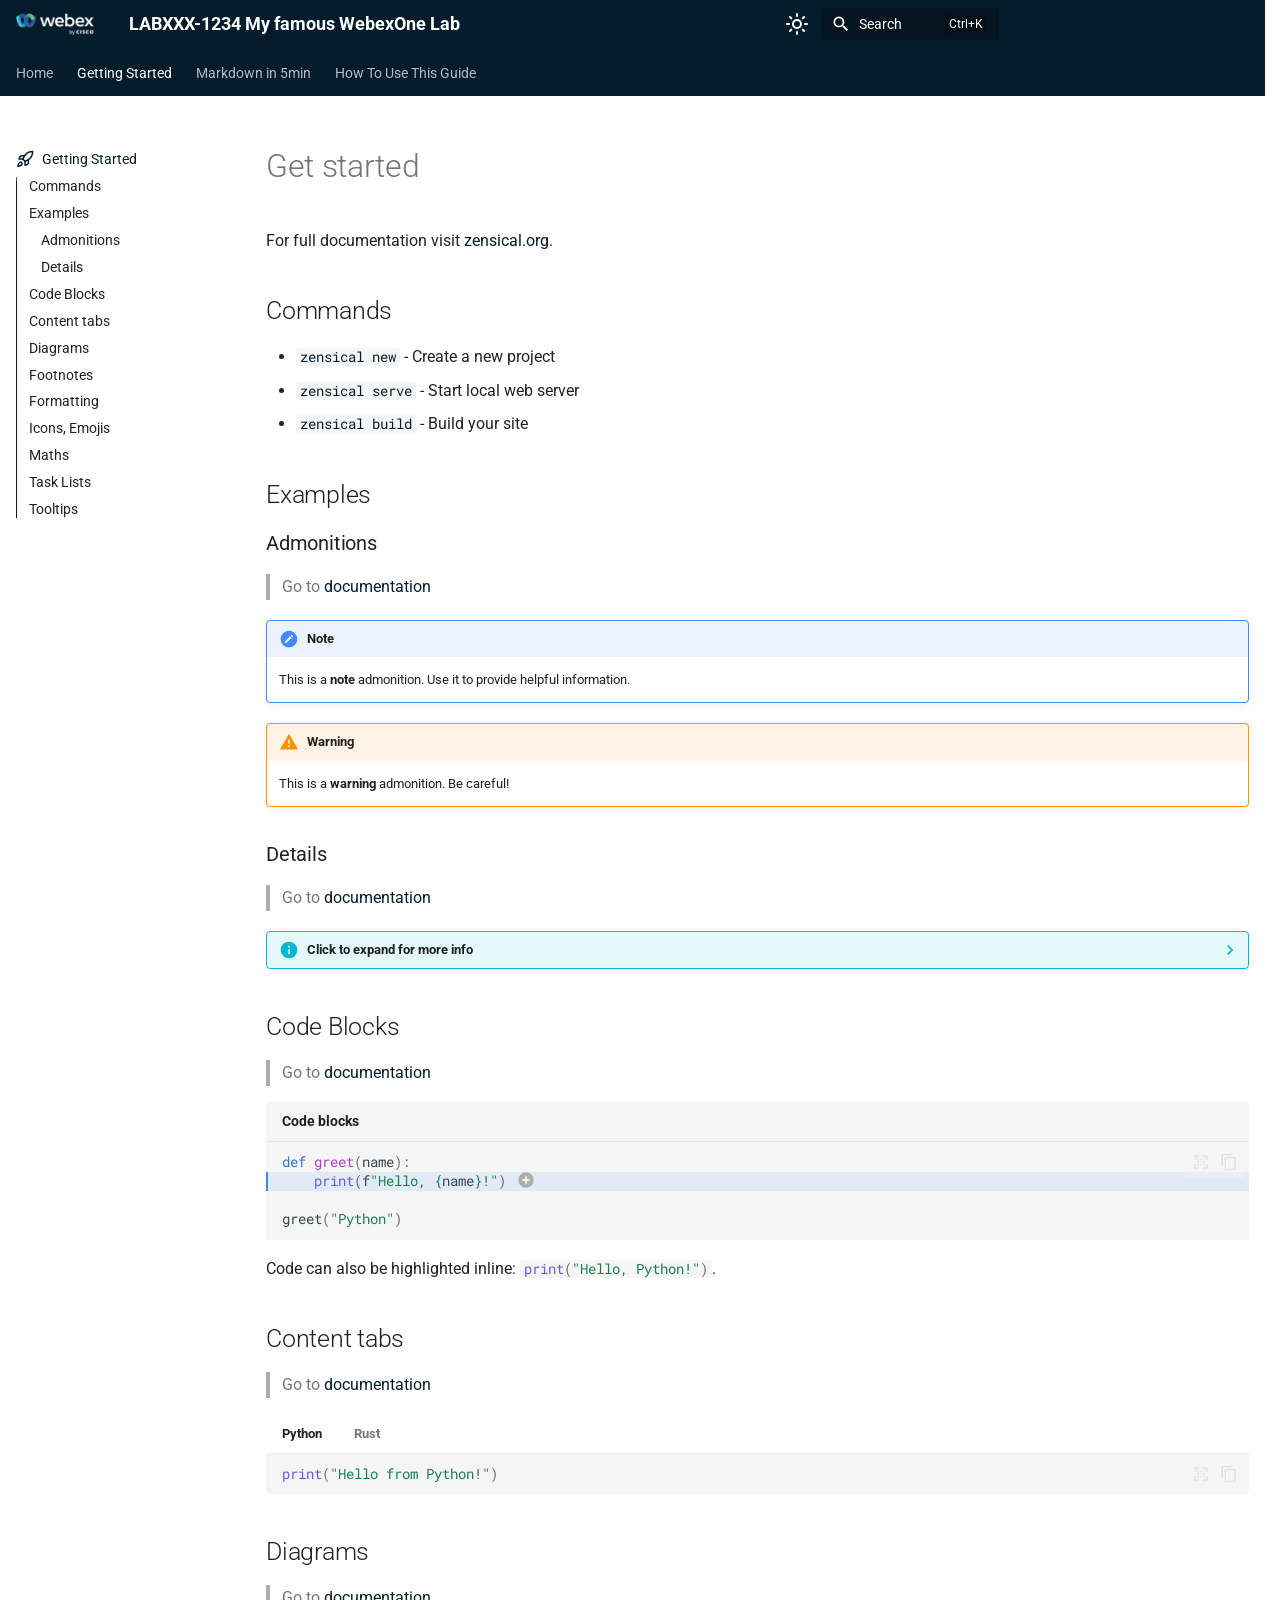
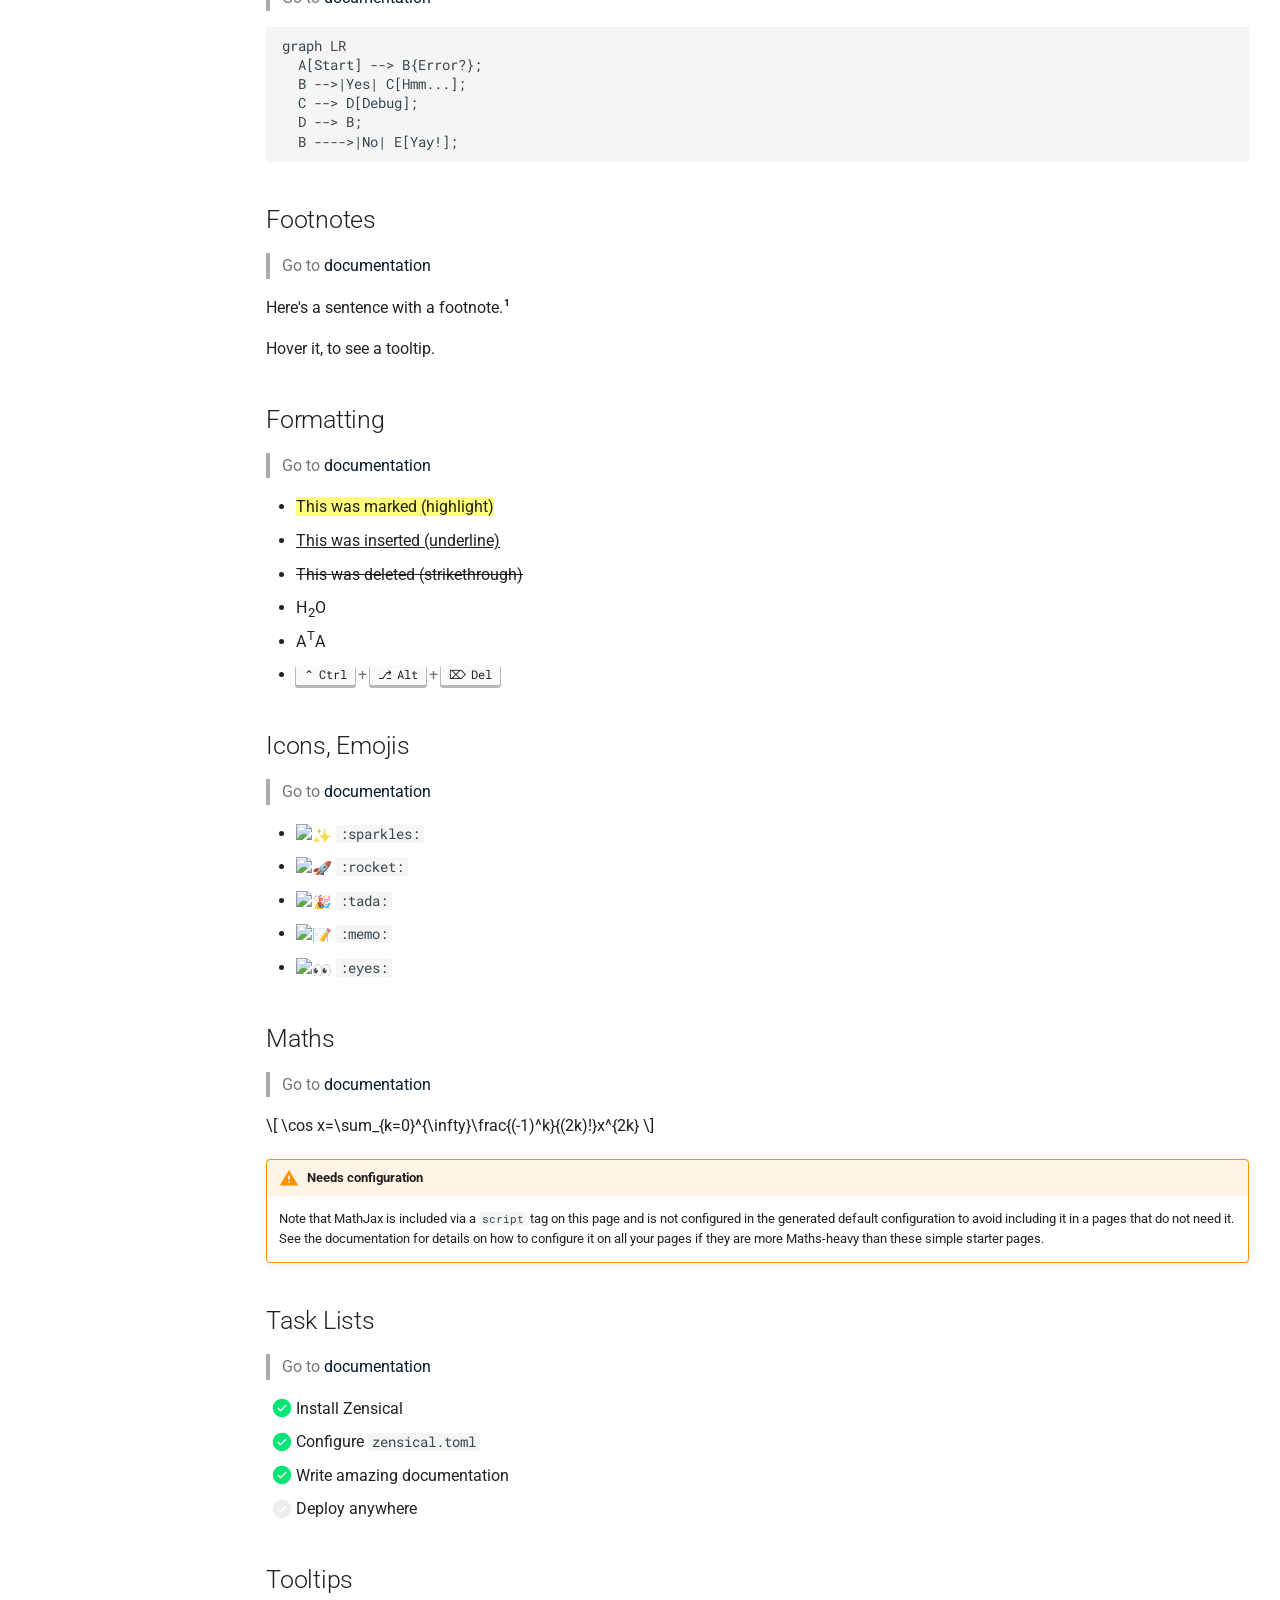
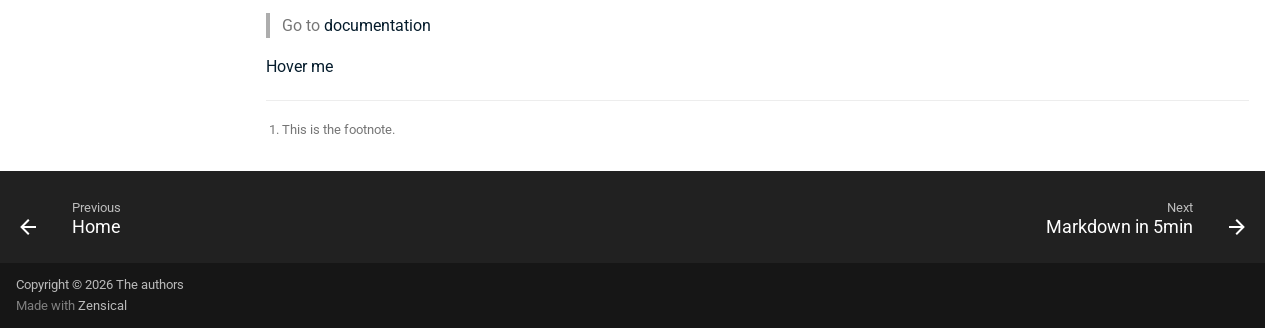
==== site/intro/index.html @ 2a66da21 "first init" ====
<!doctype html>
<html lang="en" class="no-js">
  <head>
    
      <meta charset="utf-8">
      <meta name="viewport" content="width=device-width,initial-scale=1">
      
        <meta name="description" content="LABXXX-1234 My famous WebexOne Lab">
      
      
        <meta name="author" content="<your name here>">
      
      
      
        <link rel="prev" href="./..">
      
      
        <link rel="next" href="../markdown/">
      
      
        
      
      
      <link rel="icon" href="../template_assets/webex75.png">
      <meta name="generator" content="zensical-0.0.27">
    
    
      
        <title>Get Started - LABXXX-1234 My famous WebexOne Lab</title>
      
    
    
      
        
      
      <link rel="stylesheet" href="../assets/stylesheets/classic/main.d9d44b50.min.css">
      
        
          
        
        <link rel="stylesheet" href="../assets/stylesheets/classic/palette.7dc9a0ad.min.css">
      
      


    
    
      
    
    
      
        
        
        <link rel="preconnect" href="https://fonts.gstatic.com" crossorigin>
        <link rel="stylesheet" href="https://fonts.googleapis.com/css?family=Roboto:300,300i,400,400i,500,500i,700,700i%7CRoboto+Mono:400,400i,700,700i&display=fallback">
        <style>:root{--md-text-font:"Roboto";--md-code-font:"Roboto Mono"}</style>
      
    
    
      <link rel="stylesheet" href="../stylesheets/extra.css">
    
    <script>__md_scope=new URL("..",location),__md_hash=e=>[...e].reduce(((e,t)=>(e<<5)-e+t.charCodeAt(0)),0),__md_get=(e,t=localStorage,a=__md_scope)=>JSON.parse(t.getItem(a.pathname+"."+e)),__md_set=(e,t,a=localStorage,_=__md_scope)=>{try{a.setItem(_.pathname+"."+e,JSON.stringify(t))}catch(e){}},document.documentElement.setAttribute("data-platform",navigator.platform)</script>
    
      

    
    
  </head>
  
  
    
    
      
    
    
    
    
    <body dir="ltr" data-md-color-scheme="default" data-md-color-primary="indigo" data-md-color-accent="indigo">
  
    
    <input class="md-toggle" data-md-toggle="drawer" type="checkbox" id="__drawer" autocomplete="off">
    <input class="md-toggle" data-md-toggle="search" type="checkbox" id="__search" autocomplete="off">
    <label class="md-overlay" for="__drawer" aria-label="Navigation"></label>
    <div data-md-component="skip">
      
        
        <a href="#get-started" class="md-skip">
          Skip to content
        </a>
      
    </div>
    <div data-md-component="announce">
      
    </div>
    
    
      

<header class="md-header" data-md-component="header">
  <nav class="md-header__inner md-grid" aria-label="Header">
    <a href="./.." title="LABXXX-1234 My famous WebexOne Lab" class="md-header__button md-logo" aria-label="LABXXX-1234 My famous WebexOne Lab" data-md-component="logo">
      
  <img src="../template_assets/webexLogo91.png" alt="LABXXX-1234 My famous WebexOne Lab">

    </a>
    <label class="md-header__button md-icon" for="__drawer" aria-label="Navigation">
      
      <svg xmlns="http://www.w3.org/2000/svg" viewBox="0 0 24 24"><path d="M3 6h18v2H3zm0 5h18v2H3zm0 5h18v2H3z"/></svg>
    </label>
    <div class="md-header__title" data-md-component="header-title">
      <div class="md-header__ellipsis">
        <div class="md-header__topic">
          <span class="md-ellipsis">
            LABXXX-1234 My famous WebexOne Lab
          </span>
        </div>
        <div class="md-header__topic" data-md-component="header-topic">
          <span class="md-ellipsis">
            
              Get Started
            
          </span>
        </div>
      </div>
    </div>
    
      
        <form class="md-header__option" data-md-component="palette">
  
    
    
    
    <input class="md-option" data-md-color-media="none" data-md-color-scheme="default" data-md-color-primary="indigo" data-md-color-accent="indigo"  aria-label="Switch to dark mode"  type="radio" name="__palette" id="__palette_0">
    
      <label class="md-header__button md-icon" title="Switch to dark mode" for="__palette_1" hidden>
        <svg xmlns="http://www.w3.org/2000/svg" fill="none" stroke="currentColor" stroke-linecap="round" stroke-linejoin="round" stroke-width="2" class="lucide lucide-sun" viewBox="0 0 24 24"><circle cx="12" cy="12" r="4"/><path d="M12 2v2M12 20v2M4.93 4.93l1.41 1.41M17.66 17.66l1.41 1.41M2 12h2M20 12h2M6.34 17.66l-1.41 1.41M19.07 4.93l-1.41 1.41"/></svg>
      </label>
    
  
    
    
    
    <input class="md-option" data-md-color-media="none" data-md-color-scheme="slate" data-md-color-primary="indigo" data-md-color-accent="indigo"  aria-label="Switch to light mode"  type="radio" name="__palette" id="__palette_1">
    
      <label class="md-header__button md-icon" title="Switch to light mode" for="__palette_0" hidden>
        <svg xmlns="http://www.w3.org/2000/svg" fill="none" stroke="currentColor" stroke-linecap="round" stroke-linejoin="round" stroke-width="2" class="lucide lucide-moon" viewBox="0 0 24 24"><path d="M20.985 12.486a9 9 0 1 1-9.473-9.472c.405-.022.617.46.402.803a6 6 0 0 0 8.268 8.268c.344-.215.825-.004.803.401"/></svg>
      </label>
    
  
</form>
      
    
    
      <script>var palette=__md_get("__palette");if(palette&&palette.color){if("(prefers-color-scheme)"===palette.color.media){var media=matchMedia("(prefers-color-scheme: light)"),input=document.querySelector(media.matches?"[data-md-color-media='(prefers-color-scheme: light)']":"[data-md-color-media='(prefers-color-scheme: dark)']");palette.color.media=input.getAttribute("data-md-color-media"),palette.color.scheme=input.getAttribute("data-md-color-scheme"),palette.color.primary=input.getAttribute("data-md-color-primary"),palette.color.accent=input.getAttribute("data-md-color-accent")}for(var[key,value]of Object.entries(palette.color))document.body.setAttribute("data-md-color-"+key,value)}</script>
    
    
    
      
      
        <label class="md-header__button md-icon" for="__search" aria-label="Search">
          
          <svg xmlns="http://www.w3.org/2000/svg" viewBox="0 0 24 24"><path d="M9.5 3A6.5 6.5 0 0 1 16 9.5c0 1.61-.59 3.09-1.56 4.23l.27.27h.79l5 5-1.5 1.5-5-5v-.79l-.27-.27A6.52 6.52 0 0 1 9.5 16 6.5 6.5 0 0 1 3 9.5 6.5 6.5 0 0 1 9.5 3m0 2C7 5 5 7 5 9.5S7 14 9.5 14 14 12 14 9.5 12 5 9.5 5"/></svg>
        </label>
        <div class="md-search" data-md-component="search" role="dialog" aria-label="Search">
  <button type="button" class="md-search__button">
    Search
  </button>
</div>
      
    
    <div class="md-header__source">
      
    </div>
  </nav>
  
</header>
    
    <div class="md-container" data-md-component="container">
      
      
        
          
            
<nav class="md-tabs" aria-label="Tabs" data-md-component="tabs">
  <div class="md-grid">
    <ul class="md-tabs__list">
      
        
  
  
  
  
    <li class="md-tabs__item">
      <a href="./.." class="md-tabs__link">
        
  
  Home

      </a>
    </li>
  

      
        
  
  
  
    
  
  
    <li class="md-tabs__item md-tabs__item--active">
      <a href="././" class="md-tabs__link">
        
  
  Getting Started

      </a>
    </li>
  

      
        
  
  
  
  
    <li class="md-tabs__item">
      <a href="../markdown/" class="md-tabs__link">
        
  
  Markdown in 5min

      </a>
    </li>
  

      
        
  
  
  
  
    
    
      
  
  
  
  
    
    
      <li class="md-tabs__item">
        <a href="../howToUse/initialSetup/" class="md-tabs__link">
          
  
  How To Use This Guide

        </a>
      </li>
    
  

    
  

      
    </ul>
  </div>
</nav>
          
        
      
      <main class="md-main" data-md-component="main">
        <div class="md-main__inner md-grid">
          
            
              
              <div class="md-sidebar md-sidebar--primary" data-md-component="sidebar" data-md-type="navigation" >
                <div class="md-sidebar__scrollwrap">
                  <div class="md-sidebar__inner">
                    


  


  

<nav class="md-nav md-nav--primary md-nav--lifted md-nav--integrated" aria-label="Navigation" data-md-level="0">
  <label class="md-nav__title" for="__drawer">
    <a href="./.." title="LABXXX-1234 My famous WebexOne Lab" class="md-nav__button md-logo" aria-label="LABXXX-1234 My famous WebexOne Lab" data-md-component="logo">
      
  <img src="../template_assets/webexLogo91.png" alt="LABXXX-1234 My famous WebexOne Lab">

    </a>
    LABXXX-1234 My famous WebexOne Lab
  </label>
  
  <ul class="md-nav__list" data-md-scrollfix>
    
      
      
  
  
  
  
    <li class="md-nav__item">
      <a href="./.." class="md-nav__link">
        
  
  
  <span class="md-ellipsis">
    
  
    Home
  

    
  </span>
  
  

      </a>
    </li>
  

    
      
      
  
  
    
  
  
  
    <li class="md-nav__item md-nav__item--active">
      
      <input class="md-nav__toggle md-toggle" type="checkbox" id="__toc">
      
      
        
      
      
        <label class="md-nav__link md-nav__link--active" for="__toc">
          
  
  
    <svg xmlns="http://www.w3.org/2000/svg" fill="none" stroke="currentColor" stroke-linecap="round" stroke-linejoin="round" stroke-width="2" class="lucide lucide-rocket" viewBox="0 0 24 24"><path d="M4.5 16.5c-1.5 1.26-2 5-2 5s3.74-.5 5-2c.71-.84.7-2.13-.09-2.91a2.18 2.18 0 0 0-2.91-.09M12 15l-3-3a22 22 0 0 1 2-3.95A12.88 12.88 0 0 1 22 2c0 2.72-.78 7.5-6 11a22.4 22.4 0 0 1-4 2"/><path d="M9 12H4s.55-3.03 2-4c1.62-1.08 5 0 5 0M12 15v5s3.03-.55 4-2c1.08-1.62 0-5 0-5"/></svg>
  
  <span class="md-ellipsis">
    
  
    Getting Started
  

    
  </span>
  
  

          <span class="md-nav__icon md-icon"></span>
        </label>
      
      <a href="././" class="md-nav__link md-nav__link--active">
        
  
  
    <svg xmlns="http://www.w3.org/2000/svg" fill="none" stroke="currentColor" stroke-linecap="round" stroke-linejoin="round" stroke-width="2" class="lucide lucide-rocket" viewBox="0 0 24 24"><path d="M4.5 16.5c-1.5 1.26-2 5-2 5s3.74-.5 5-2c.71-.84.7-2.13-.09-2.91a2.18 2.18 0 0 0-2.91-.09M12 15l-3-3a22 22 0 0 1 2-3.95A12.88 12.88 0 0 1 22 2c0 2.72-.78 7.5-6 11a22.4 22.4 0 0 1-4 2"/><path d="M9 12H4s.55-3.03 2-4c1.62-1.08 5 0 5 0M12 15v5s3.03-.55 4-2c1.08-1.62 0-5 0-5"/></svg>
  
  <span class="md-ellipsis">
    
  
    Getting Started
  

    
  </span>
  
  

      </a>
      
        


<nav class="md-nav md-nav--secondary" aria-label="On this page">
  
  
  
    
  
  
    <label class="md-nav__title" for="__toc">
      <span class="md-nav__icon md-icon"></span>
      On this page
    </label>
    <ul class="md-nav__list" data-md-component="toc" data-md-scrollfix>
      
        <li class="md-nav__item">
  <a href="#commands" class="md-nav__link">
    <span class="md-ellipsis">
      
        Commands
      
    </span>
  </a>
  
</li>
      
        <li class="md-nav__item">
  <a href="#examples" class="md-nav__link">
    <span class="md-ellipsis">
      
        Examples
      
    </span>
  </a>
  
    <nav class="md-nav" aria-label="Examples">
      <ul class="md-nav__list">
        
          <li class="md-nav__item">
  <a href="#admonitions" class="md-nav__link">
    <span class="md-ellipsis">
      
        Admonitions
      
    </span>
  </a>
  
</li>
        
          <li class="md-nav__item">
  <a href="#details" class="md-nav__link">
    <span class="md-ellipsis">
      
        Details
      
    </span>
  </a>
  
</li>
        
      </ul>
    </nav>
  
</li>
      
        <li class="md-nav__item">
  <a href="#code-blocks" class="md-nav__link">
    <span class="md-ellipsis">
      
        Code Blocks
      
    </span>
  </a>
  
</li>
      
        <li class="md-nav__item">
  <a href="#content-tabs" class="md-nav__link">
    <span class="md-ellipsis">
      
        Content tabs
      
    </span>
  </a>
  
</li>
      
        <li class="md-nav__item">
  <a href="#diagrams" class="md-nav__link">
    <span class="md-ellipsis">
      
        Diagrams
      
    </span>
  </a>
  
</li>
      
        <li class="md-nav__item">
  <a href="#footnotes" class="md-nav__link">
    <span class="md-ellipsis">
      
        Footnotes
      
    </span>
  </a>
  
</li>
      
        <li class="md-nav__item">
  <a href="#formatting" class="md-nav__link">
    <span class="md-ellipsis">
      
        Formatting
      
    </span>
  </a>
  
</li>
      
        <li class="md-nav__item">
  <a href="#icons-emojis" class="md-nav__link">
    <span class="md-ellipsis">
      
        Icons, Emojis
      
    </span>
  </a>
  
</li>
      
        <li class="md-nav__item">
  <a href="#maths" class="md-nav__link">
    <span class="md-ellipsis">
      
        Maths
      
    </span>
  </a>
  
</li>
      
        <li class="md-nav__item">
  <a href="#task-lists" class="md-nav__link">
    <span class="md-ellipsis">
      
        Task Lists
      
    </span>
  </a>
  
</li>
      
        <li class="md-nav__item">
  <a href="#tooltips" class="md-nav__link">
    <span class="md-ellipsis">
      
        Tooltips
      
    </span>
  </a>
  
</li>
      
    </ul>
  
</nav>
      
    </li>
  

    
      
      
  
  
  
  
    <li class="md-nav__item">
      <a href="../markdown/" class="md-nav__link">
        
  
  
    <svg xmlns="http://www.w3.org/2000/svg" viewBox="0 0 24 24"><path d="M22.27 19.385H1.73A1.73 1.73 0 0 1 0 17.655V6.345a1.73 1.73 0 0 1 1.73-1.73h20.54A1.73 1.73 0 0 1 24 6.345v11.308a1.73 1.73 0 0 1-1.73 1.731zM5.769 15.923v-4.5l2.308 2.885 2.307-2.885v4.5h2.308V8.078h-2.308l-2.307 2.885-2.308-2.885H3.46v7.847zM21.232 12h-2.309V8.077h-2.307V12h-2.308l3.461 4.039z"/></svg>
  
  <span class="md-ellipsis">
    
  
    Markdown in 5min
  

    
  </span>
  
  

      </a>
    </li>
  

    
      
      
  
  
  
  
    
    
      
        
      
        
      
    
    
    
      
      
    
    
    <li class="md-nav__item md-nav__item--nested">
      
        
        
          
        
        <input class="md-nav__toggle md-toggle md-toggle--indeterminate" type="checkbox" id="__nav_4" >
        
          
          <label class="md-nav__link" for="__nav_4" id="__nav_4_label" tabindex="0">
            
  
  
  <span class="md-ellipsis">
    
  
    How To Use This Guide
  

    
  </span>
  
  

            <span class="md-nav__icon md-icon"></span>
          </label>
        
        <nav class="md-nav" data-md-level="1" aria-labelledby="__nav_4_label" aria-expanded="false">
          <label class="md-nav__title" for="__nav_4">
            <span class="md-nav__icon md-icon"></span>
            
  
    How To Use This Guide
  

          </label>
          <ul class="md-nav__list" data-md-scrollfix>
            
              
                
  
  
  
  
    
    
      
        
      
        
      
        
      
    
    
    
      
      
    
    
    <li class="md-nav__item md-nav__item--nested">
      
        
        
          
        
        <input class="md-nav__toggle md-toggle md-toggle--indeterminate" type="checkbox" id="__nav_4_1" >
        
          
          <label class="md-nav__link" for="__nav_4_1" id="__nav_4_1_label" tabindex="0">
            
  
  
  <span class="md-ellipsis">
    
  
    Setting up and using the tool
  

    
  </span>
  
  

            <span class="md-nav__icon md-icon"></span>
          </label>
        
        <nav class="md-nav" data-md-level="2" aria-labelledby="__nav_4_1_label" aria-expanded="false">
          <label class="md-nav__title" for="__nav_4_1">
            <span class="md-nav__icon md-icon"></span>
            
  
    Setting up and using the tool
  

          </label>
          <ul class="md-nav__list" data-md-scrollfix>
            
              
                
  
  
  
  
    <li class="md-nav__item">
      <a href="../howToUse/initialSetup/" class="md-nav__link">
        
  
  
  <span class="md-ellipsis">
    
  
    Initial Setup
  

    
  </span>
  
  

      </a>
    </li>
  

              
            
              
                
  
  
  
  
    <li class="md-nav__item">
      <a href="../howToUse/postInitial/" class="md-nav__link">
        
  
  
  <span class="md-ellipsis">
    
  
    Using the tool after the initial setup
  

    
  </span>
  
  

      </a>
    </li>
  

              
            
              
                
  
  
  
  
    <li class="md-nav__item">
      <a href="../howToUse/syncChanges/" class="md-nav__link">
        
  
  
  <span class="md-ellipsis">
    
  
    Publishing your changes
  

    
  </span>
  
  

      </a>
    </li>
  

              
            
          </ul>
        </nav>
      
    </li>
  

              
            
              
                
  
  
  
  
    
    
      
        
      
        
      
        
      
    
    
    
      
      
    
    
    <li class="md-nav__item md-nav__item--nested">
      
        
        
          
        
        <input class="md-nav__toggle md-toggle md-toggle--indeterminate" type="checkbox" id="__nav_4_2" >
        
          
          <label class="md-nav__link" for="__nav_4_2" id="__nav_4_2_label" tabindex="0">
            
  
  
  <span class="md-ellipsis">
    
  
    Styling and Advanced Features
  

    
  </span>
  
  

            <span class="md-nav__icon md-icon"></span>
          </label>
        
        <nav class="md-nav" data-md-level="2" aria-labelledby="__nav_4_2_label" aria-expanded="false">
          <label class="md-nav__title" for="__nav_4_2">
            <span class="md-nav__icon md-icon"></span>
            
  
    Styling and Advanced Features
  

          </label>
          <ul class="md-nav__list" data-md-scrollfix>
            
              
                
  
  
  
  
    <li class="md-nav__item">
      <a href="../howToUse/references/" class="md-nav__link">
        
  
  
  <span class="md-ellipsis">
    
  
    Markdown and Other References
  

    
  </span>
  
  

      </a>
    </li>
  

              
            
              
                
  
  
  
  
    <li class="md-nav__item">
      <a href="../howToUse/customFeatures/" class="md-nav__link">
        
  
  
  <span class="md-ellipsis">
    
  
    Custom Features
  

    
  </span>
  
  

      </a>
    </li>
  

              
            
              
                
  
  
  
  
    <li class="md-nav__item">
      <a href="../howToUse/admonition/" class="md-nav__link">
        
  
  
  <span class="md-ellipsis">
    
  
    Custom Admonitions
  

    
  </span>
  
  

      </a>
    </li>
  

              
            
          </ul>
        </nav>
      
    </li>
  

              
            
          </ul>
        </nav>
      
    </li>
  

    
  </ul>
</nav>
                  </div>
                </div>
              </div>
            
            
          
          
            <div class="md-content" data-md-component="content">
              
                



  


              
              <article class="md-content__inner md-typeset">
                
                  

<h1 id="get-started">Get started<a class="headerlink" href="#get-started" title="Permanent link">&para;</a></h1>
<p>For full documentation visit <a href="https://zensical.org/docs/">zensical.org</a>.</p>
<h2 id="commands">Commands<a class="headerlink" href="#commands" title="Permanent link">&para;</a></h2>
<ul>
<li><a href="https://zensical.org/docs/usage/new/"><code>zensical new</code></a> - Create a new project</li>
<li><a href="https://zensical.org/docs/usage/preview/"><code>zensical serve</code></a> - Start local web server</li>
<li><a href="https://zensical.org/docs/usage/build/"><code>zensical build</code></a> - Build your site</li>
</ul>
<h2 id="examples">Examples<a class="headerlink" href="#examples" title="Permanent link">&para;</a></h2>
<h3 id="admonitions">Admonitions<a class="headerlink" href="#admonitions" title="Permanent link">&para;</a></h3>
<blockquote>
<p>Go to <a href="https://zensical.org/docs/authoring/admonitions/">documentation</a></p>
</blockquote>
<div class="admonition note">
<p class="admonition-title">Note</p>
<p>This is a <strong>note</strong> admonition. Use it to provide helpful information.</p>
</div>
<div class="admonition warning">
<p class="admonition-title">Warning</p>
<p>This is a <strong>warning</strong> admonition. Be careful!</p>
</div>
<h3 id="details">Details<a class="headerlink" href="#details" title="Permanent link">&para;</a></h3>
<blockquote>
<p>Go to <a href="https://zensical.org/docs/authoring/admonitions/#collapsible-blocks">documentation</a></p>
</blockquote>
<details class="info">
<summary>Click to expand for more info</summary>
<p>This content is hidden until you click to expand it.
Great for FAQs or long explanations.</p>
</details>
<h2 id="code-blocks">Code Blocks<a class="headerlink" href="#code-blocks" title="Permanent link">&para;</a></h2>
<blockquote>
<p>Go to <a href="https://zensical.org/docs/authoring/code-blocks/">documentation</a></p>
</blockquote>
<div class="language-python highlight"><span class="filename">Code blocks</span><pre><span></span><code><span id="__span-0-1"><a id="__codelineno-0-1" name="__codelineno-0-1" href="#__codelineno-0-1"></a><span class="k">def</span><span class="w"> </span><span class="nf">greet</span><span class="p">(</span><span class="n">name</span><span class="p">):</span>
</span><span id="__span-0-2"><a id="__codelineno-0-2" name="__codelineno-0-2" href="#__codelineno-0-2"></a><span class="hll">    <span class="nb">print</span><span class="p">(</span><span class="sa">f</span><span class="s2">&quot;Hello, </span><span class="si">{</span><span class="n">name</span><span class="si">}</span><span class="s2">!&quot;</span><span class="p">)</span> <span class="c1"># (1)!</span>
</span></span><span id="__span-0-3"><a id="__codelineno-0-3" name="__codelineno-0-3" href="#__codelineno-0-3"></a>
</span><span id="__span-0-4"><a id="__codelineno-0-4" name="__codelineno-0-4" href="#__codelineno-0-4"></a><span class="n">greet</span><span class="p">(</span><span class="s2">&quot;Python&quot;</span><span class="p">)</span>
</span></code></pre></div>
<ol>
<li>
<blockquote>
<p>Go to <a href="https://zensical.org/docs/authoring/code-blocks/#code-annotations">documentation</a></p>
</blockquote>
<p>Code annotations allow to attach notes to lines of code.</p>
</li>
</ol>
<p>Code can also be highlighted inline: <code class="language-python highlight"><span class="nb">print</span><span class="p">(</span><span class="s2">&quot;Hello, Python!&quot;</span><span class="p">)</span></code>.</p>
<h2 id="content-tabs">Content tabs<a class="headerlink" href="#content-tabs" title="Permanent link">&para;</a></h2>
<blockquote>
<p>Go to <a href="https://zensical.org/docs/authoring/content-tabs/">documentation</a></p>
</blockquote>
<div class="tabbed-set tabbed-alternate" data-tabs="1:2"><input checked="checked" id="__tabbed_1_1" name="__tabbed_1" type="radio" /><input id="__tabbed_1_2" name="__tabbed_1" type="radio" /><div class="tabbed-labels"><label for="__tabbed_1_1">Python</label><label for="__tabbed_1_2">Rust</label></div>
<div class="tabbed-content">
<div class="tabbed-block">
<div class="language-python highlight"><pre><span></span><code><span id="__span-1-1"><a id="__codelineno-1-1" name="__codelineno-1-1" href="#__codelineno-1-1"></a><span class="nb">print</span><span class="p">(</span><span class="s2">&quot;Hello from Python!&quot;</span><span class="p">)</span>
</span></code></pre></div>
</div>
<div class="tabbed-block">
<div class="language-rs highlight"><pre><span></span><code><span id="__span-2-1"><a id="__codelineno-2-1" name="__codelineno-2-1" href="#__codelineno-2-1"></a><span class="fm">println!</span><span class="p">(</span><span class="s">&quot;Hello from Rust!&quot;</span><span class="p">);</span>
</span></code></pre></div>
</div>
</div>
</div>
<h2 id="diagrams">Diagrams<a class="headerlink" href="#diagrams" title="Permanent link">&para;</a></h2>
<blockquote>
<p>Go to <a href="https://zensical.org/docs/authoring/diagrams/">documentation</a></p>
</blockquote>
<pre class="mermaid"><code>graph LR
  A[Start] --&gt; B{Error?};
  B --&gt;|Yes| C[Hmm...];
  C --&gt; D[Debug];
  D --&gt; B;
  B ----&gt;|No| E[Yay!];</code></pre>
<h2 id="footnotes">Footnotes<a class="headerlink" href="#footnotes" title="Permanent link">&para;</a></h2>
<blockquote>
<p>Go to <a href="https://zensical.org/docs/authoring/footnotes/">documentation</a></p>
</blockquote>
<p>Here's a sentence with a footnote.<sup id="fnref:1"><a class="footnote-ref" href="#fn:1">1</a></sup></p>
<p>Hover it, to see a tooltip.</p>
<h2 id="formatting">Formatting<a class="headerlink" href="#formatting" title="Permanent link">&para;</a></h2>
<blockquote>
<p>Go to <a href="https://zensical.org/docs/authoring/formatting/">documentation</a></p>
</blockquote>
<ul>
<li><mark>This was marked (highlight)</mark></li>
<li><ins>This was inserted (underline)</ins></li>
<li><del>This was deleted (strikethrough)</del></li>
<li>H<sub>2</sub>O</li>
<li>A<sup>T</sup>A</li>
<li><span class="keys"><kbd class="key-control">Ctrl</kbd><span>+</span><kbd class="key-alt">Alt</kbd><span>+</span><kbd class="key-delete">Del</kbd></span></li>
</ul>
<h2 id="icons-emojis">Icons, Emojis<a class="headerlink" href="#icons-emojis" title="Permanent link">&para;</a></h2>
<blockquote>
<p>Go to <a href="https://zensical.org/docs/authoring/icons-emojis/">documentation</a></p>
</blockquote>
<ul>
<li><img alt="✨" class="twemoji" src="https://cdn.jsdelivr.net/gh/jdecked/twemoji@16.0.1/assets/svg/2728.svg" title=":sparkles:" /> <code>:sparkles:</code></li>
<li><img alt="🚀" class="twemoji" src="https://cdn.jsdelivr.net/gh/jdecked/twemoji@16.0.1/assets/svg/1f680.svg" title=":rocket:" /> <code>:rocket:</code></li>
<li><img alt="🎉" class="twemoji" src="https://cdn.jsdelivr.net/gh/jdecked/twemoji@16.0.1/assets/svg/1f389.svg" title=":tada:" /> <code>:tada:</code></li>
<li><img alt="📝" class="twemoji" src="https://cdn.jsdelivr.net/gh/jdecked/twemoji@16.0.1/assets/svg/1f4dd.svg" title=":memo:" /> <code>:memo:</code></li>
<li><img alt="👀" class="twemoji" src="https://cdn.jsdelivr.net/gh/jdecked/twemoji@16.0.1/assets/svg/1f440.svg" title=":eyes:" /> <code>:eyes:</code></li>
</ul>
<h2 id="maths">Maths<a class="headerlink" href="#maths" title="Permanent link">&para;</a></h2>
<blockquote>
<p>Go to <a href="https://zensical.org/docs/authoring/math/">documentation</a></p>
</blockquote>
<div class="arithmatex">\[
\cos x=\sum_{k=0}^{\infty}\frac{(-1)^k}{(2k)!}x^{2k}
\]</div>
<div class="admonition warning">
<p class="admonition-title">Needs configuration</p>
<p>Note that MathJax is included via a <code>script</code> tag on this page and is not
configured in the generated default configuration to avoid including it
in a pages that do not need it. See the documentation for details on how
to configure it on all your pages if they are more Maths-heavy than these
simple starter pages.</p>
</div>
<script id="MathJax-script" async src="https://unpkg.com/mathjax@3/es5/tex-mml-chtml.js"></script>
<script>
  window.MathJax = {
    tex: {
      inlineMath: [["\\(", "\\)"]],
      displayMath: [["\\[", "\\]"]],
      processEscapes: true,
      processEnvironments: true
    },
    options: {
      ignoreHtmlClass: ".*|",
      processHtmlClass: "arithmatex"
    }
  };
</script>

<h2 id="task-lists">Task Lists<a class="headerlink" href="#task-lists" title="Permanent link">&para;</a></h2>
<blockquote>
<p>Go to <a href="https://zensical.org/docs/authoring/lists/#using-task-lists">documentation</a></p>
</blockquote>
<ul class="task-list">
<li class="task-list-item"><label class="task-list-control"><input type="checkbox" disabled checked/><span class="task-list-indicator"></span></label> Install Zensical</li>
<li class="task-list-item"><label class="task-list-control"><input type="checkbox" disabled checked/><span class="task-list-indicator"></span></label> Configure <code>zensical.toml</code></li>
<li class="task-list-item"><label class="task-list-control"><input type="checkbox" disabled checked/><span class="task-list-indicator"></span></label> Write amazing documentation</li>
<li class="task-list-item"><label class="task-list-control"><input type="checkbox" disabled/><span class="task-list-indicator"></span></label> Deploy anywhere</li>
</ul>
<h2 id="tooltips">Tooltips<a class="headerlink" href="#tooltips" title="Permanent link">&para;</a></h2>
<blockquote>
<p>Go to <a href="https://zensical.org/docs/authoring/tooltips/">documentation</a></p>
</blockquote>
<p><a href="https://example.com" title="I'm a tooltip!">Hover me</a></p>
<div class="footnote">
<hr />
<ol>
<li id="fn:1">
<p>This is the footnote.&#160;<a class="footnote-backref" href="#fnref:1" title="Jump back to footnote 1 in the text">&#8617;</a></p>
</li>
</ol>
</div>









  
  






                
              </article>
            </div>
          
          
  <script>var tabs=__md_get("__tabs");if(Array.isArray(tabs))e:for(var set of document.querySelectorAll(".tabbed-set")){var labels=set.querySelector(".tabbed-labels");for(var tab of tabs)for(var label of labels.getElementsByTagName("label"))if(label.innerText.trim()===tab){var input=document.getElementById(label.htmlFor);input.checked=!0;continue e}}</script>

<script>var target=document.getElementById(location.hash.slice(1));target&&target.name&&(target.checked=target.name.startsWith("__tabbed_"))</script>
        </div>
        
          <button type="button" class="md-top md-icon" data-md-component="top" hidden>
  
  <svg xmlns="http://www.w3.org/2000/svg" viewBox="0 0 24 24"><path d="M13 20h-2V8l-5.5 5.5-1.42-1.42L12 4.16l7.92 7.92-1.42 1.42L13 8z"/></svg>
  Back to top
</button>
        
      </main>
      
        <footer class="md-footer">
  
    
      
      <nav class="md-footer__inner md-grid" aria-label="Footer" >
        
          
          <a href="./.." class="md-footer__link md-footer__link--prev" aria-label="Previous: Home">
            <div class="md-footer__button md-icon">
              
              <svg xmlns="http://www.w3.org/2000/svg" viewBox="0 0 24 24"><path d="M20 11v2H8l5.5 5.5-1.42 1.42L4.16 12l7.92-7.92L13.5 5.5 8 11z"/></svg>
            </div>
            <div class="md-footer__title">
              <span class="md-footer__direction">
                Previous
              </span>
              <div class="md-ellipsis">
                Home
              </div>
            </div>
          </a>
        
        
          
          <a href="../markdown/" class="md-footer__link md-footer__link--next" aria-label="Next: Markdown in 5min">
            <div class="md-footer__title">
              <span class="md-footer__direction">
                Next
              </span>
              <div class="md-ellipsis">
                Markdown in 5min
              </div>
            </div>
            <div class="md-footer__button md-icon">
              
              <svg xmlns="http://www.w3.org/2000/svg" viewBox="0 0 24 24"><path d="M4 11v2h12l-5.5 5.5 1.42 1.42L19.84 12l-7.92-7.92L10.5 5.5 16 11z"/></svg>
            </div>
          </a>
        
      </nav>
    
  
  <div class="md-footer-meta md-typeset">
    <div class="md-footer-meta__inner md-grid">
      <div class="md-copyright">
  
    <div class="md-copyright__highlight">
      Copyright &copy; 2026 The authors

    </div>
  
  
    Made with
    <a href="https://zensical.org/" target="_blank" rel="noopener">
      Zensical
    </a>
  
</div>
      
    </div>
  </div>
</footer>
      
    </div>
    <div class="md-dialog" data-md-component="dialog">
      <div class="md-dialog__inner md-typeset"></div>
    </div>
    
    
    
      
      
      
      <script id="__config" type="application/json">{"annotate":null,"base":"..","features":["announce.dismiss","content.code.annotate","content.code.copy","content.code.select","content.footnote.tooltips","content.tabs.link","content.tooltips","header.autohide","navigation.expand","navigation.footer","navigation.indexes","navigation.instant","navigation.instant.prefetch","navigation.path","navigation.tabs","navigation.top","search.highlight","toc.integrate"],"search":"../assets/javascripts/workers/search.e2d2d235.min.js","tags":null,"translations":{"clipboard.copied":"Copied to clipboard","clipboard.copy":"Copy to clipboard","search.result.more.one":"1 more on this page","search.result.more.other":"# more on this page","search.result.none":"No matching documents","search.result.one":"1 matching document","search.result.other":"# matching documents","search.result.placeholder":"Type to start searching","search.result.term.missing":"Missing","select.version":"Select version"},"version":null}</script>
    
    
      <script src="../assets/javascripts/bundle.5fd3284f.min.js"></script>
      
        <script src="../template_assets/js/newLoad.js"></script>
      
        <script src="../template_assets/js/setInfo.js"></script>
      
    
  </body>
</html>
---- site/assets/stylesheets/classic/main.d9d44b50.min.css ----
@charset "UTF-8";html{-webkit-text-size-adjust:none;-moz-text-size-adjust:none;text-size-adjust:none;box-sizing:border-box}*,:after,:before{box-sizing:inherit}@media (prefers-reduced-motion){*,:after,:before{transition:none!important}}body{margin:0}a,button,input,label{-webkit-tap-highlight-color:transparent}a{color:inherit;text-decoration:none}hr{border:0;box-sizing:initial;display:block;height:.05rem;overflow:visible;padding:0}small{font-size:80%}sub,sup{line-height:1em}img{border-style:none}table{border-collapse:initial;border-spacing:0}td,th{font-weight:400;vertical-align:top}button{background:#0000;border:0;font-family:inherit;font-size:inherit;margin:0;padding:0}input{border:0;outline:none}:root{--md-primary-fg-color:#4051b5;--md-primary-fg-color--light:#5d6cc0;--md-primary-fg-color--dark:#303fa1;--md-primary-bg-color:#fff;--md-primary-bg-color--light:#ffffffb3;--md-accent-fg-color:#526cfe;--md-accent-fg-color--transparent:#526cfe1a;--md-accent-bg-color:#fff;--md-accent-bg-color--light:#ffffffb3}[data-md-color-scheme=default]{color-scheme:light}[data-md-color-scheme=default] img[src$="#gh-dark-mode-only"],[data-md-color-scheme=default] img[src$="#only-dark"]{display:none}:root,[data-md-color-scheme=default]{--md-hue:225deg;--md-default-fg-color:#000000de;--md-default-fg-color--light:#0000008a;--md-default-fg-color--lighter:#00000052;--md-default-fg-color--lightest:#00000012;--md-default-bg-color:#fff;--md-default-bg-color--light:#ffffffb3;--md-default-bg-color--lighter:#ffffff4d;--md-default-bg-color--lightest:#ffffff1f;--md-code-fg-color:#36464e;--md-code-bg-color:#f5f5f5;--md-code-bg-color--light:#f5f5f5b3;--md-code-bg-color--lighter:#f5f5f54d;--md-code-hl-color:#4287ff;--md-code-hl-color--light:#4287ff1a;--md-code-hl-number-color:#d52a2a;--md-code-hl-special-color:#db1457;--md-code-hl-function-color:#a846b9;--md-code-hl-constant-color:#6e59d9;--md-code-hl-keyword-color:#3f6ec6;--md-code-hl-string-color:#1c7d4d;--md-code-hl-name-color:var(--md-code-fg-color);--md-code-hl-operator-color:var(--md-default-fg-color--light);--md-code-hl-punctuation-color:var(--md-default-fg-color--light);--md-code-hl-comment-color:var(--md-default-fg-color--light);--md-code-hl-generic-color:var(--md-default-fg-color--light);--md-code-hl-variable-color:var(--md-default-fg-color--light);--md-typeset-color:var(--md-default-fg-color);--md-typeset-a-color:var(--md-primary-fg-color);--md-typeset-del-color:#f5503d26;--md-typeset-ins-color:#0bd57026;--md-typeset-kbd-color:#fafafa;--md-typeset-kbd-accent-color:#fff;--md-typeset-kbd-border-color:#b8b8b8;--md-typeset-mark-color:#ffff0080;--md-typeset-table-color:#0000001f;--md-typeset-table-color--light:rgba(0,0,0,.035);--md-admonition-fg-color:var(--md-default-fg-color);--md-admonition-bg-color:var(--md-default-bg-color);--md-warning-fg-color:#000000de;--md-warning-bg-color:#ff9;--md-footer-fg-color:#fff;--md-footer-fg-color--light:#ffffffb3;--md-footer-fg-color--lighter:#ffffff73;--md-footer-bg-color:#000000de;--md-footer-bg-color--dark:#00000052;--md-shadow-z1:0 0.2rem 0.5rem #0000000d,0 0 0.05rem #0000001a;--md-shadow-z2:0 0.2rem 0.5rem #0000001a,0 0 0.05rem #00000040;--md-shadow-z3:0 0.2rem 0.5rem #0003,0 0 0.05rem #00000059;--color-foreground:0 0 0;--color-background:255 255 255;--color-background-subtle:240 240 240;--color-backdrop:255 255 255}.md-icon svg{fill:currentcolor;display:block;height:1.2rem;width:1.2rem}.md-icon svg.lucide{fill:#0000;stroke:currentcolor}body{-webkit-font-smoothing:antialiased;-moz-osx-font-smoothing:grayscale;--md-text-font-family:var(--md-text-font,_),-apple-system,BlinkMacSystemFont,Helvetica,Arial,sans-serif;--md-code-font-family:var(--md-code-font,_),SFMono-Regular,Consolas,Menlo,monospace}aside,body,input{font-feature-settings:"kern","liga";color:var(--md-typeset-color);font-family:var(--md-text-font-family)}code,kbd,pre{font-feature-settings:"kern";font-family:var(--md-code-font-family)}:root{--md-typeset-table-sort-icon:url('data:image/svg+xml;charset=utf-8,<svg xmlns="http://www.w3.org/2000/svg" viewBox="0 0 24 24"><path d="m18 21-4-4h3V7h-3l4-4 4 4h-3v10h3M2 19v-2h10v2M2 13v-2h7v2M2 7V5h4v2z"/></svg>');--md-typeset-table-sort-icon--asc:url('data:image/svg+xml;charset=utf-8,<svg xmlns="http://www.w3.org/2000/svg" viewBox="0 0 24 24"><path d="M19 17h3l-4 4-4-4h3V3h2M2 17h10v2H2M6 5v2H2V5m0 6h7v2H2z"/></svg>');--md-typeset-table-sort-icon--desc:url('data:image/svg+xml;charset=utf-8,<svg xmlns="http://www.w3.org/2000/svg" viewBox="0 0 24 24"><path d="M19 7h3l-4-4-4 4h3v14h2M2 17h10v2H2M6 5v2H2V5m0 6h7v2H2z"/></svg>')}.md-typeset{-webkit-print-color-adjust:exact;color-adjust:exact;font-size:.8rem;line-height:1.6;overflow-wrap:break-word}@media print{.md-typeset{font-size:.68rem}}.md-typeset blockquote,.md-typeset dl,.md-typeset figure,.md-typeset ol,.md-typeset pre,.md-typeset ul{margin-bottom:1em;margin-top:1em}.md-typeset h1{color:var(--md-default-fg-color--light);font-size:2em;line-height:1.3;margin:0 0 1.25em}.md-typeset h1,.md-typeset h2{font-weight:300;letter-spacing:-.01em}.md-typeset h2{font-size:1.5625em;line-height:1.4;margin:1.6em 0 .64em}.md-typeset h3{font-size:1.25em;font-weight:400;letter-spacing:-.01em;line-height:1.5;margin:1.6em 0 .8em}.md-typeset h2+h3{margin-top:.8em}.md-typeset h4{font-weight:700;letter-spacing:-.01em;margin:1em 0}.md-typeset h5,.md-typeset h6{color:var(--md-default-fg-color--light);font-size:.8em;font-weight:700;letter-spacing:-.01em;margin:1.25em 0}.md-typeset h5{text-transform:uppercase}.md-typeset h5 code{text-transform:none}.md-typeset hr{border-bottom:.05rem solid var(--md-default-fg-color--lightest);display:flow-root;margin:1.5em 0}.md-typeset a{color:var(--md-typeset-a-color);word-break:break-word}.md-typeset a,.md-typeset a:before{transition:color 125ms}.md-typeset a:focus,.md-typeset a:hover{color:var(--md-accent-fg-color)}.md-typeset a:focus code,.md-typeset a:hover code{background-color:var(--md-accent-fg-color--transparent);color:var(--md-accent-fg-color)}.md-typeset a code{color:var(--md-typeset-a-color)}.md-typeset a.focus-visible{outline-color:var(--md-accent-fg-color);outline-offset:.2rem}.md-typeset code,.md-typeset kbd,.md-typeset pre{color:var(--md-code-fg-color);direction:ltr;font-variant-ligatures:none;transition:background-color 125ms}@media print{.md-typeset code,.md-typeset kbd,.md-typeset pre{white-space:pre-wrap}}.md-typeset code{background-color:var(--md-code-bg-color);border-radius:.1rem;-webkit-box-decoration-break:clone;box-decoration-break:clone;font-size:.85em;padding:0 .2941176471em;transition:color 125ms,background-color 125ms;word-break:break-word}.md-typeset code:not(.focus-visible){-webkit-tap-highlight-color:transparent;outline:none}.md-typeset pre{display:flow-root;line-height:1.4;position:relative}.md-typeset pre>code{-webkit-box-decoration-break:slice;box-decoration-break:slice;box-shadow:none;display:block;margin:0;outline-color:var(--md-accent-fg-color);overflow:auto;padding:.7720588235em 1.1764705882em;scrollbar-color:var(--md-default-fg-color--lighter) #0000;scrollbar-width:thin;touch-action:auto;word-break:normal}.md-typeset pre>code:hover{scrollbar-color:var(--md-accent-fg-color) #0000}.md-typeset pre>code::-webkit-scrollbar{height:.2rem;width:.2rem}.md-typeset pre>code::-webkit-scrollbar-thumb{background-color:var(--md-default-fg-color--lighter)}.md-typeset pre>code::-webkit-scrollbar-thumb:hover{background-color:var(--md-accent-fg-color)}.md-typeset kbd{background-color:var(--md-typeset-kbd-color);border-radius:.1rem;box-shadow:0 .1rem 0 .05rem var(--md-typeset-kbd-border-color),0 .1rem 0 var(--md-typeset-kbd-border-color),0 -.1rem .2rem var(--md-typeset-kbd-accent-color) inset;color:var(--md-default-fg-color);display:inline-block;font-size:.75em;padding:0 .6666666667em;vertical-align:text-top;word-break:break-word}.md-typeset mark{background-color:var(--md-typeset-mark-color);-webkit-box-decoration-break:clone;box-decoration-break:clone;color:inherit;word-break:break-word}.md-typeset abbr{cursor:help;text-decoration:none}.md-typeset [data-preview],.md-typeset abbr{border-bottom:.05rem dotted var(--md-default-fg-color--light)}.md-typeset small{opacity:.75}[dir=ltr] .md-typeset sub,[dir=ltr] .md-typeset sup{margin-left:.078125em}[dir=rtl] .md-typeset sub,[dir=rtl] .md-typeset sup{margin-right:.078125em}[dir=ltr] .md-typeset blockquote{padding-left:.6rem}[dir=rtl] .md-typeset blockquote{padding-right:.6rem}[dir=ltr] .md-typeset blockquote{border-left:.2rem solid var(--md-default-fg-color--lighter)}[dir=rtl] .md-typeset blockquote{border-right:.2rem solid var(--md-default-fg-color--lighter)}.md-typeset blockquote{color:var(--md-default-fg-color--light);margin-left:0;margin-right:0}.md-typeset ul{list-style-type:disc}.md-typeset ul[type]{list-style-type:revert-layer}[dir=ltr] .md-typeset ol,[dir=ltr] .md-typeset ul{margin-left:.625em}[dir=rtl] .md-typeset ol,[dir=rtl] .md-typeset ul{margin-right:.625em}.md-typeset ol,.md-typeset ul{padding:0}.md-typeset ol:not([hidden]),.md-typeset ul:not([hidden]){display:flow-root}.md-typeset ol ol,.md-typeset ul ol{list-style-type:lower-alpha}.md-typeset ol ol ol,.md-typeset ul ol ol{list-style-type:lower-roman}.md-typeset ol ol ol ol,.md-typeset ul ol ol ol{list-style-type:upper-alpha}.md-typeset ol ol ol ol ol,.md-typeset ul ol ol ol ol{list-style-type:upper-roman}.md-typeset ol[type],.md-typeset ul[type]{list-style-type:revert-layer}[dir=ltr] .md-typeset ol li,[dir=ltr] .md-typeset ul li{margin-left:1.25em}[dir=rtl] .md-typeset ol li,[dir=rtl] .md-typeset ul li{margin-right:1.25em}.md-typeset ol li,.md-typeset ul li{margin-bottom:.5em}.md-typeset ol li blockquote,.md-typeset ol li p,.md-typeset ul li blockquote,.md-typeset ul li p{margin:.5em 0}.md-typeset ol li:last-child,.md-typeset ul li:last-child{margin-bottom:0}[dir=ltr] .md-typeset ol li ol,[dir=ltr] .md-typeset ol li ul,[dir=ltr] .md-typeset ul li ol,[dir=ltr] .md-typeset ul li ul{margin-left:.625em}[dir=rtl] .md-typeset ol li ol,[dir=rtl] .md-typeset ol li ul,[dir=rtl] .md-typeset ul li ol,[dir=rtl] .md-typeset ul li ul{margin-right:.625em}.md-typeset ol li ol,.md-typeset ol li ul,.md-typeset ul li ol,.md-typeset ul li ul{margin-bottom:.5em;margin-top:.5em}[dir=ltr] .md-typeset dd{margin-left:1.875em}[dir=rtl] .md-typeset dd{margin-right:1.875em}.md-typeset dd{margin-bottom:1.5em;margin-top:1em}.md-typeset img,.md-typeset svg,.md-typeset video{height:auto;max-width:100%}.md-typeset img[align=left]{margin:1em 1em 1em 0}.md-typeset img[align=right]{margin:1em 0 1em 1em}.md-typeset img[align]:only-child{margin-top:0}.md-typeset figure{display:flow-root;margin:1em auto;max-width:100%;text-align:center;width:fit-content}.md-typeset figure img{display:block;margin:0 auto}.md-typeset figcaption{font-style:italic;margin:1em auto;max-width:24rem}.md-typeset iframe{max-width:100%}.md-typeset table:not([class]){background-color:var(--md-default-bg-color);border:.05rem solid var(--md-typeset-table-color);border-radius:.1rem;display:inline-block;font-size:.64rem;max-width:100%;overflow:auto;touch-action:auto}@media print{.md-typeset table:not([class]){display:table}}.md-typeset table:not([class])+*{margin-top:1.5em}.md-typeset table:not([class]) td>:first-child,.md-typeset table:not([class]) th>:first-child{margin-top:0}.md-typeset table:not([class]) td>:last-child,.md-typeset table:not([class]) th>:last-child{margin-bottom:0}.md-typeset table:not([class]) td:not([align]),.md-typeset table:not([class]) th:not([align]){text-align:left}[dir=rtl] .md-typeset table:not([class]) td:not([align]),[dir=rtl] .md-typeset table:not([class]) th:not([align]){text-align:right}.md-typeset table:not([class]) th{font-weight:700;min-width:5rem;padding:.9375em 1.25em;vertical-align:top}.md-typeset table:not([class]) td{border-top:.05rem solid var(--md-typeset-table-color);padding:.9375em 1.25em;vertical-align:top}.md-typeset table:not([class]) tbody tr{transition:background-color 125ms}.md-typeset table:not([class]) tbody tr:hover{background-color:var(--md-typeset-table-color--light);box-shadow:0 .05rem 0 var(--md-default-bg-color) inset}.md-typeset table:not([class]) a{word-break:normal}.md-typeset table th[role=columnheader]{cursor:pointer}[dir=ltr] .md-typeset table th[role=columnheader]:after{margin-left:.5em}[dir=rtl] .md-typeset table th[role=columnheader]:after{margin-right:.5em}.md-typeset table th[role=columnheader]:after{content:"";display:inline-block;height:1.2em;-webkit-mask-image:var(--md-typeset-table-sort-icon);mask-image:var(--md-typeset-table-sort-icon);-webkit-mask-repeat:no-repeat;mask-repeat:no-repeat;-webkit-mask-size:contain;mask-size:contain;transition:background-color 125ms;vertical-align:text-bottom;width:1.2em}.md-typeset table th[role=columnheader]:hover:after{background-color:var(--md-default-fg-color--lighter)}.md-typeset table th[role=columnheader][aria-sort=ascending]:after{background-color:var(--md-default-fg-color--light);-webkit-mask-image:var(--md-typeset-table-sort-icon--asc);mask-image:var(--md-typeset-table-sort-icon--asc)}.md-typeset table th[role=columnheader][aria-sort=descending]:after{background-color:var(--md-default-fg-color--light);-webkit-mask-image:var(--md-typeset-table-sort-icon--desc);mask-image:var(--md-typeset-table-sort-icon--desc)}.md-typeset__scrollwrap{margin:1em -.8rem;overflow-x:auto;touch-action:auto}.md-typeset__table{display:inline-block;margin-bottom:.5em;padding:0 .8rem}@media print{.md-typeset__table{display:block}}html .md-typeset__table table{display:table;margin:0;overflow:hidden;width:100%}@media screen and (max-width:44.984375em){.md-content__inner>pre{margin:1em -.8rem}.md-content__inner>pre code{border-radius:0}}.md-typeset .md-author{border-radius:100%;display:block;flex-shrink:0;height:1.6rem;overflow:hidden;position:relative;transition:color 125ms,transform 125ms;width:1.6rem}.md-typeset .md-author img{display:block}.md-typeset .md-author--more{background:var(--md-default-fg-color--lightest);color:var(--md-default-fg-color--lighter);font-size:.6rem;font-weight:700;line-height:1.6rem;text-align:center}.md-typeset .md-author--long{height:2.4rem;width:2.4rem}.md-typeset a.md-author{transform:scale(1)}.md-typeset a.md-author img{border-radius:100%;filter:grayscale(100%) opacity(75%);transition:filter 125ms}.md-typeset a.md-author:focus,.md-typeset a.md-author:hover{transform:scale(1.1);z-index:1}.md-typeset a.md-author:focus img,.md-typeset a.md-author:hover img{filter:grayscale(0)}.md-banner{background-color:var(--md-footer-bg-color);color:var(--md-footer-fg-color);overflow:auto}@media print{.md-banner{display:none}}.md-banner--warning{background-color:var(--md-warning-bg-color);color:var(--md-warning-fg-color)}.md-banner__inner{font-size:.7rem;margin:.6rem auto;padding:0 .8rem}[dir=ltr] .md-banner__button{float:right}[dir=rtl] .md-banner__button{float:left}.md-banner__button{color:inherit;cursor:pointer;transition:opacity .25s}.no-js .md-banner__button{display:none}.md-banner__button:hover{opacity:.7}html{scrollbar-gutter:stable;font-size:125%;height:100%;overflow-x:hidden}@media screen and (min-width:100em){html{font-size:137.5%}}@media screen and (min-width:125em){html{font-size:150%}}body{background-color:var(--md-default-bg-color);display:flex;flex-direction:column;font-size:.5rem;min-height:100%;position:relative;width:100%}@media print{body{display:block}}@media screen and (max-width:59.984375em){body[data-md-scrolllock]{position:fixed}}.md-grid{margin-left:auto;margin-right:auto;max-width:61rem}.md-container{display:flex;flex-direction:column;flex-grow:1}@media print{.md-container{display:block}}.md-main{flex-grow:1}.md-main__inner{display:flex;height:100%;margin-top:1.5rem}.md-ellipsis{overflow:hidden;text-overflow:ellipsis}.md-toggle{display:none}.md-option{height:0;opacity:0;position:absolute;width:0}.md-option:checked+label:not([hidden]){display:block}.md-option.focus-visible+label{outline-color:var(--md-accent-fg-color);outline-style:auto}.md-skip{background-color:var(--md-default-fg-color);border-radius:.1rem;color:var(--md-default-bg-color);font-size:.64rem;margin:.5rem;opacity:0;outline-color:var(--md-accent-fg-color);padding:.3rem .5rem;position:fixed;transform:translateY(.4rem);z-index:-1}.md-skip:focus{opacity:1;transform:translateY(0);transition:transform .25s cubic-bezier(.4,0,.2,1),opacity 175ms 75ms;z-index:10}@page{margin:25mm}:root{--md-clipboard-icon:url('data:image/svg+xml;charset=utf-8,<svg xmlns="http://www.w3.org/2000/svg" viewBox="0 0 24 24"><path d="M19 21H8V7h11m0-2H8a2 2 0 0 0-2 2v14a2 2 0 0 0 2 2h11a2 2 0 0 0 2-2V7a2 2 0 0 0-2-2m-3-4H4a2 2 0 0 0-2 2v14h2V3h12z"/></svg>')}.md-clipboard{border-radius:.1rem;color:var(--md-default-fg-color--lightest);cursor:pointer;height:1.5em;outline-color:var(--md-accent-fg-color);outline-offset:.1rem;transition:color .25s;width:1.5em;z-index:1}@media print{.md-clipboard{display:none}}.md-clipboard:not(.focus-visible){-webkit-tap-highlight-color:transparent;outline:none}:hover>.md-clipboard{color:var(--md-default-fg-color--light)}.md-clipboard:focus,.md-clipboard:hover{color:var(--md-accent-fg-color)}.md-clipboard:after{background-color:currentcolor;content:"";display:block;height:1.125em;margin:0 auto;-webkit-mask-image:var(--md-clipboard-icon);mask-image:var(--md-clipboard-icon);-webkit-mask-position:center;mask-position:center;-webkit-mask-repeat:no-repeat;mask-repeat:no-repeat;-webkit-mask-size:contain;mask-size:contain;width:1.125em}.md-clipboard--inline{cursor:pointer}.md-clipboard--inline code{transition:color .25s,background-color .25s}.md-clipboard--inline:focus code,.md-clipboard--inline:hover code{background-color:var(--md-accent-fg-color--transparent);color:var(--md-accent-fg-color)}:root{--md-code-select-icon:url('data:image/svg+xml;charset=utf-8,<svg xmlns="http://www.w3.org/2000/svg" viewBox="0 0 24 24"><path d="M19 19h-4v2h4c1.1 0 2-.9 2-2v-4h-2m0-12h-4v2h4v4h2V5c0-1.1-.9-2-2-2M5 5h4V3H5c-1.1 0-2 .9-2 2v4h2m0 6H3v4c0 1.1.9 2 2 2h4v-2H5zm2-4h2v2H7zm4 0h2v2h-2zm4 0h2v2h-2zM7 7h2v2H7zm4 0h2v2h-2zm4 0h2v2h-2zm-8 8h2v2H7zm4 0h2v2h-2zm4 0h2v2h-2z"/></svg>');--md-code-copy-icon:url('data:image/svg+xml;charset=utf-8,<svg xmlns="http://www.w3.org/2000/svg" viewBox="0 0 24 24"><path d="M19 21H8V7h11m0-2H8a2 2 0 0 0-2 2v14a2 2 0 0 0 2 2h11a2 2 0 0 0 2-2V7a2 2 0 0 0-2-2m-3-4H4a2 2 0 0 0-2 2v14h2V3h12z"/></svg>')}.md-typeset .md-code__content{display:grid}.md-code__nav{background-color:var(--md-code-bg-color--lighter);border-radius:.1rem;display:flex;gap:.2rem;padding:.2rem;position:absolute;right:.25em;top:.25em;transition:background-color .25s;z-index:1}:hover>.md-code__nav{background-color:var(--md-code-bg-color--light)}.md-code__button{color:var(--md-default-fg-color--lightest);cursor:pointer;display:block;height:1.5em;outline-color:var(--md-accent-fg-color);outline-offset:.1rem;transition:color .25s;width:1.5em}:hover>*>.md-code__button{color:var(--md-default-fg-color--light)}.md-code__button.focus-visible,.md-code__button:hover{color:var(--md-accent-fg-color)}.md-code__button--active{color:var(--md-default-fg-color)!important}.md-code__button:after{background-color:currentcolor;content:"";display:block;height:1.125em;margin:0 auto;-webkit-mask-position:center;mask-position:center;-webkit-mask-repeat:no-repeat;mask-repeat:no-repeat;-webkit-mask-size:contain;mask-size:contain;width:1.125em}.md-code__button[data-md-type=select]:after{-webkit-mask-image:var(--md-code-select-icon);mask-image:var(--md-code-select-icon)}.md-code__button[data-md-type=copy]:after{-webkit-mask-image:var(--md-code-copy-icon);mask-image:var(--md-code-copy-icon)}@keyframes consent{0%{opacity:0;transform:translateY(100%)}to{opacity:1;transform:translateY(0)}}@keyframes overlay{0%{opacity:0}to{opacity:1}}.md-consent__overlay{animation:overlay .25s both;-webkit-backdrop-filter:blur(.1rem);backdrop-filter:blur(.1rem);background-color:#0000008a;height:100%;opacity:1;position:fixed;top:0;width:100%;z-index:5}.md-consent__inner{animation:consent .5s cubic-bezier(.1,.7,.1,1) both;background-color:var(--md-default-bg-color);border:0;border-radius:.1rem;bottom:0;box-shadow:0 0 .2rem #0000001a,0 .2rem .4rem #0003;max-height:100%;overflow:auto;padding:0;position:fixed;width:100%;z-index:5}.md-consent__form{padding:.8rem}.md-consent__settings{display:none;margin:1em 0}input:checked+.md-consent__settings{display:block}.md-consent__controls{margin-bottom:.8rem}.md-typeset .md-consent__controls .md-button{display:inline}@media screen and (max-width:44.984375em){.md-typeset .md-consent__controls .md-button{display:block;margin-top:.4rem;text-align:center;width:100%}}.md-consent label{cursor:pointer}.md-content{flex-grow:1;min-width:0}.md-content__inner{margin:0 .8rem 1.2rem;padding-top:.6rem}@media screen and (min-width:76.25em){[dir=ltr] .md-sidebar--primary:not([hidden])~.md-content>.md-content__inner{margin-left:1.2rem}[dir=ltr] .md-sidebar--secondary:not([hidden])~.md-content>.md-content__inner,[dir=rtl] .md-sidebar--primary:not([hidden])~.md-content>.md-content__inner{margin-right:1.2rem}[dir=rtl] .md-sidebar--secondary:not([hidden])~.md-content>.md-content__inner{margin-left:1.2rem}}.md-content__inner:before{content:"";display:block;height:.4rem}.md-content__inner>:last-child{margin-bottom:0}[dir=ltr] .md-content__button{float:right}[dir=rtl] .md-content__button{float:left}[dir=ltr] .md-content__button{margin-left:.4rem}[dir=rtl] .md-content__button{margin-right:.4rem}.md-content__button{margin:.4rem 0;padding:0}@media print{.md-content__button{display:none}}.md-typeset .md-content__button{color:var(--md-default-fg-color--lighter)}.md-content__button svg{display:inline;vertical-align:top}[dir=rtl] .md-content__button svg{transform:scaleX(-1)}.md-content__button svg.lucide{fill:#0000;stroke:currentcolor}[dir=ltr] .md-dialog{right:.8rem}[dir=rtl] .md-dialog{left:.8rem}.md-dialog{background-color:var(--md-default-fg-color);border-radius:.1rem;bottom:.8rem;box-shadow:var(--md-shadow-z3);min-width:11.1rem;opacity:0;padding:.4rem .6rem;pointer-events:none;position:fixed;transform:translateY(100%);transition:transform 0ms .4s,opacity .4s;z-index:4}@media print{.md-dialog{display:none}}.md-dialog--active{opacity:1;pointer-events:auto;transform:translateY(0);transition:transform .4s cubic-bezier(.075,.85,.175,1),opacity .4s}.md-dialog__inner{color:var(--md-default-bg-color);font-size:.7rem}.md-feedback{margin:2em 0 1em;text-align:center}.md-feedback fieldset{border:none;margin:0;padding:0}.md-feedback__title{font-weight:700;margin:1em auto}.md-feedback__inner{position:relative}.md-feedback__list{display:flex;flex-wrap:wrap;place-content:baseline center;position:relative}.md-feedback__list:hover .md-icon:not(:disabled){color:var(--md-default-fg-color--lighter)}:disabled .md-feedback__list{min-height:1.8rem}.md-feedback__icon{color:var(--md-default-fg-color--light);cursor:pointer;flex-shrink:0;margin:0 .1rem;transition:color 125ms}.md-feedback__icon:not(:disabled).md-icon:hover{color:var(--md-accent-fg-color)}.md-feedback__icon:disabled{color:var(--md-default-fg-color--lightest);pointer-events:none}.md-feedback__note{opacity:0;position:relative;transform:translateY(.4rem);transition:transform .4s cubic-bezier(.1,.7,.1,1),opacity .15s}.md-feedback__note>*{margin:0 auto;max-width:16rem}:disabled .md-feedback__note{opacity:1;transform:translateY(0)}@media print{.md-feedback{display:none}}.md-footer{background-color:var(--md-footer-bg-color);color:var(--md-footer-fg-color)}@media print{.md-footer{display:none}}.md-footer__inner{justify-content:space-between;overflow:auto;padding:.2rem}.md-footer__inner:not([hidden]){display:flex}.md-footer__link{align-items:end;display:flex;flex-grow:0.01;margin-bottom:.4rem;margin-top:1rem;max-width:100%;outline-color:var(--md-accent-fg-color);overflow:hidden;transition:opacity .25s}.md-footer__link:focus,.md-footer__link:hover{opacity:.7}[dir=rtl] .md-footer__link svg{transform:scaleX(-1)}@media screen and (max-width:44.984375em){.md-footer__link--prev{flex-shrink:0}.md-footer__link--prev .md-footer__title{display:none}}[dir=ltr] .md-footer__link--next{margin-left:auto}[dir=rtl] .md-footer__link--next{margin-right:auto}.md-footer__link--next{text-align:right}[dir=rtl] .md-footer__link--next{text-align:left}.md-footer__title{flex-grow:1;font-size:.9rem;margin-bottom:.7rem;max-width:calc(100% - 2.4rem);padding:0 1rem;white-space:nowrap}.md-footer__button{margin:.2rem;padding:.4rem}.md-footer__direction{font-size:.64rem;opacity:.7}.md-footer-meta{background-color:var(--md-footer-bg-color--dark)}.md-footer-meta__inner{display:flex;flex-wrap:wrap;justify-content:space-between;padding:.2rem}html .md-footer-meta.md-typeset a{color:var(--md-footer-fg-color--light)}html .md-footer-meta.md-typeset a:focus,html .md-footer-meta.md-typeset a:hover{color:var(--md-footer-fg-color)}.md-copyright{color:var(--md-footer-fg-color--lighter);font-size:.64rem;margin:auto .6rem;padding:.4rem 0;width:100%}@media screen and (min-width:45em){.md-copyright{width:auto}}.md-copyright__highlight{color:var(--md-footer-fg-color--light)}.md-social{display:inline-flex;gap:.2rem;margin:0 .4rem;padding:.2rem 0 .6rem}@media screen and (min-width:45em){.md-social{padding:.6rem 0}}.md-social__link{display:inline-block;height:1.6rem;text-align:center;width:1.6rem}.md-social__link:before{line-height:1.9}.md-social__link svg{fill:currentcolor;max-height:.8rem;vertical-align:-25%}.md-social__link svg.lucide{fill:#0000;stroke:currentcolor}.md-typeset .md-button{border:.1rem solid;border-radius:.1rem;color:var(--md-primary-fg-color);cursor:pointer;display:inline-block;font-weight:700;padding:.625em 2em;transition:color 125ms,background-color 125ms,border-color 125ms}.md-typeset .md-button--primary{background-color:var(--md-primary-fg-color);border-color:var(--md-primary-fg-color);color:var(--md-primary-bg-color)}.md-typeset .md-button:focus,.md-typeset .md-button:hover{background-color:var(--md-accent-fg-color);border-color:var(--md-accent-fg-color);color:var(--md-accent-bg-color)}[dir=ltr] .md-typeset .md-input{border-top-left-radius:.1rem}[dir=ltr] .md-typeset .md-input,[dir=rtl] .md-typeset .md-input{border-top-right-radius:.1rem}[dir=rtl] .md-typeset .md-input{border-top-left-radius:.1rem}.md-typeset .md-input{border-bottom:.1rem solid var(--md-default-fg-color--lighter);box-shadow:var(--md-shadow-z1);font-size:.8rem;height:1.8rem;padding:0 .6rem;transition:border .25s,box-shadow .25s}.md-typeset .md-input:focus,.md-typeset .md-input:hover{border-bottom-color:var(--md-accent-fg-color);box-shadow:var(--md-shadow-z2)}.md-typeset .md-input--stretch{width:100%}.md-header{background-color:var(--md-primary-fg-color);box-shadow:0 0 .2rem #0000,0 .2rem .4rem #0000;color:var(--md-primary-bg-color);display:block;left:0;position:sticky;right:0;top:0;z-index:4}@media print{.md-header{display:none}}.md-header[hidden]{transform:translateY(-100%);transition:transform .25s cubic-bezier(.8,0,.6,1),box-shadow .25s}.md-header--shadow{box-shadow:0 0 .2rem #0000001a,0 .2rem .4rem #0003;transition:transform .25s cubic-bezier(.1,.7,.1,1),box-shadow .25s}.md-header__inner{align-items:center;display:flex;padding:0 .2rem}.md-header__button{color:currentcolor;cursor:pointer;margin:.2rem;outline-color:var(--md-accent-fg-color);padding:.4rem;position:relative;transition:opacity .25s;vertical-align:middle;z-index:1}.md-header__button:hover{opacity:.7}.md-header__button:not([hidden]){display:inline-block}.md-header__button:not(.focus-visible){-webkit-tap-highlight-color:transparent;outline:none}.md-header__button.md-logo{margin:.2rem;padding:.4rem}@media screen and (max-width:76.234375em){.md-header__button.md-logo{display:none}}.md-header__button.md-logo img,.md-header__button.md-logo svg{fill:currentcolor;display:block;height:1.2rem;width:auto}@media screen and (min-width:60em){.md-header__button[for=__search]{display:none}}.no-js .md-header__button[for=__search]{display:none}[dir=rtl] .md-header__button[for=__search] svg{transform:scaleX(-1)}@media screen and (min-width:76.25em){.md-header__button[for=__drawer]{display:none}}.md-header__topic{display:flex;max-width:100%;position:absolute;transition:transform .4s cubic-bezier(.1,.7,.1,1),opacity .15s;white-space:nowrap}.md-header__topic+.md-header__topic{opacity:0;pointer-events:none;transform:translateX(1.25rem);transition:transform .4s cubic-bezier(1,.7,.1,.1),opacity .15s;z-index:-1}[dir=rtl] .md-header__topic+.md-header__topic{transform:translateX(-1.25rem)}.md-header__topic:first-child{font-weight:700}[dir=ltr] .md-header__title{margin-left:1rem;margin-right:.4rem}[dir=rtl] .md-header__title{margin-left:.4rem;margin-right:1rem}.md-header__title{flex-grow:1;font-size:.9rem;height:2.4rem;line-height:2.4rem}.md-header__title--active .md-header__topic{opacity:0;pointer-events:none;transform:translateX(-1.25rem);transition:transform .4s cubic-bezier(1,.7,.1,.1),opacity .15s;z-index:-1}[dir=rtl] .md-header__title--active .md-header__topic{transform:translateX(1.25rem)}.md-header__title--active .md-header__topic+.md-header__topic{opacity:1;pointer-events:auto;transform:translateX(0);transition:transform .4s cubic-bezier(.1,.7,.1,1),opacity .15s;z-index:0}.md-header__title>.md-header__ellipsis{height:100%;position:relative;width:100%}.md-header__option{display:flex;flex-shrink:0;max-width:100%;white-space:nowrap}.md-header__option>input{bottom:0}.md-header__source{display:none}@media screen and (min-width:60em){[dir=ltr] .md-header__source{margin-left:1rem}[dir=rtl] .md-header__source{margin-right:1rem}.md-header__source{display:block;max-width:11.7rem;width:11.7rem}}@media screen and (min-width:76.25em){[dir=ltr] .md-header__source{margin-left:1.4rem}[dir=rtl] .md-header__source{margin-right:1.4rem}}.md-meta{color:var(--md-default-fg-color--light);font-size:.7rem;line-height:1.3}.md-meta__list{display:inline-flex;flex-wrap:wrap;list-style:none;margin:0;padding:0}.md-meta__item:not(:last-child):after{content:"·";margin-left:.2rem;margin-right:.2rem}.md-meta__link{color:var(--md-typeset-a-color)}.md-meta__link:focus,.md-meta__link:hover{color:var(--md-accent-fg-color)}.md-draft{background-color:#ff1744;border-radius:.125em;color:#fff;display:inline-block;font-weight:700;padding-left:.5714285714em;padding-right:.5714285714em}:root{--md-nav-icon--prev:url('data:image/svg+xml;charset=utf-8,<svg xmlns="http://www.w3.org/2000/svg" viewBox="0 0 24 24"><path d="M20 11v2H8l5.5 5.5-1.42 1.42L4.16 12l7.92-7.92L13.5 5.5 8 11z"/></svg>');--md-nav-icon--next:url('data:image/svg+xml;charset=utf-8,<svg xmlns="http://www.w3.org/2000/svg" viewBox="0 0 24 24"><path d="M8.59 16.58 13.17 12 8.59 7.41 10 6l6 6-6 6z"/></svg>');--md-toc-icon:url('data:image/svg+xml;charset=utf-8,<svg xmlns="http://www.w3.org/2000/svg" viewBox="0 0 24 24"><path d="M3 9h14V7H3zm0 4h14v-2H3zm0 4h14v-2H3zm16 0h2v-2h-2zm0-10v2h2V7zm0 6h2v-2h-2z"/></svg>')}.md-nav{font-size:.7rem;line-height:1.3}.md-nav__title{color:var(--md-default-fg-color--light);display:block;font-weight:700;overflow:hidden;padding:0 .6rem;text-overflow:ellipsis}.md-nav__title .md-nav__button{display:none}.md-nav__title .md-nav__button img{height:100%;width:auto}.md-nav__title .md-nav__button.md-logo img,.md-nav__title .md-nav__button.md-logo svg{fill:currentcolor;display:block;height:2.4rem;max-width:100%;object-fit:contain;width:auto}.md-nav__list{list-style:none;margin:0;padding:0}.md-nav__link{align-items:flex-start;display:flex;gap:.4rem;margin-top:.625em;scroll-snap-align:start;transition:color 125ms}.md-nav__link--passed,.md-nav__link--passed code{color:var(--md-default-fg-color--light)}.md-nav__item .md-nav__link--active,.md-nav__item .md-nav__link--active code{color:var(--md-typeset-a-color)}.md-nav__link .md-ellipsis{position:relative}.md-nav__link .md-ellipsis code{word-break:normal}[dir=ltr] .md-nav__link .md-icon:last-child{margin-left:auto}[dir=rtl] .md-nav__link .md-icon:last-child{margin-right:auto}.md-nav__link .md-typeset{font-size:.7rem;line-height:1.3}.md-nav__link svg{fill:currentcolor;flex-shrink:0;height:1.3em;position:relative;width:1.3em}.md-nav__link svg.lucide{fill:#0000;stroke:currentcolor}.md-nav__link[for]:focus,.md-nav__link[for]:hover,.md-nav__link[href]:focus,.md-nav__link[href]:hover{color:var(--md-accent-fg-color);cursor:pointer}.md-nav__link[for]:focus code,.md-nav__link[for]:hover code,.md-nav__link[href]:focus code,.md-nav__link[href]:hover code{background-color:var(--md-accent-fg-color--transparent);color:var(--md-accent-fg-color)}.md-nav__link.focus-visible{outline-color:var(--md-accent-fg-color);outline-offset:.2rem}.md-nav--primary .md-nav__link[for=__toc]{display:none}.md-nav--primary .md-nav__link[for=__toc] .md-icon:after{background-color:currentcolor;display:block;height:100%;-webkit-mask-image:var(--md-toc-icon);mask-image:var(--md-toc-icon);width:100%}.md-nav--primary .md-nav__link[for=__toc]~.md-nav{display:none}.md-nav__container>.md-nav__link{margin-top:0}.md-nav__container>.md-nav__link:first-child{flex-grow:1;min-width:0}.md-nav__icon{flex-shrink:0}.md-nav__source{display:none}@media screen and (max-width:76.234375em){.md-nav--primary,.md-nav--primary .md-nav{background-color:var(--md-default-bg-color);display:flex;flex-direction:column;height:100%;left:0;position:absolute;right:0;top:0;z-index:1}.md-nav--primary .md-nav__item,.md-nav--primary .md-nav__title{font-size:.8rem;line-height:1.5}.md-nav--primary .md-nav__title{background-color:var(--md-default-fg-color--lightest);color:var(--md-default-fg-color--light);cursor:pointer;height:5.6rem;line-height:2.4rem;padding:3rem .8rem .2rem;position:relative;white-space:nowrap}[dir=ltr] .md-nav--primary .md-nav__title .md-nav__icon{left:.4rem}[dir=rtl] .md-nav--primary .md-nav__title .md-nav__icon{right:.4rem}.md-nav--primary .md-nav__title .md-nav__icon{display:block;height:1.2rem;margin:.2rem;position:absolute;top:.4rem;width:1.2rem}.md-nav--primary .md-nav__title .md-nav__icon:after{background-color:currentcolor;content:"";display:block;height:100%;-webkit-mask-image:var(--md-nav-icon--prev);mask-image:var(--md-nav-icon--prev);-webkit-mask-position:center;mask-position:center;-webkit-mask-repeat:no-repeat;mask-repeat:no-repeat;-webkit-mask-size:contain;mask-size:contain;width:100%}.md-nav--primary .md-nav__title~.md-nav__list{background-color:var(--md-default-bg-color);box-shadow:0 .05rem 0 var(--md-default-fg-color--lightest) inset;overflow-y:auto;overscroll-behavior-y:contain;scroll-snap-type:y mandatory;touch-action:pan-y}.md-nav--primary .md-nav__title~.md-nav__list>:first-child{border-top:0}.md-nav--primary .md-nav__title[for=__drawer]{background-color:var(--md-primary-fg-color);color:var(--md-primary-bg-color);font-weight:700}.md-nav--primary .md-nav__title .md-logo{display:block;left:.2rem;margin:.2rem;padding:.4rem;position:absolute;right:.2rem;top:.2rem}.md-nav--primary .md-nav__list{flex:1}.md-nav--primary .md-nav__item{border-top:.05rem solid var(--md-default-fg-color--lightest)}.md-nav--primary .md-nav__item--active>.md-nav__link{color:var(--md-typeset-a-color)}.md-nav--primary .md-nav__item--active>.md-nav__link:focus,.md-nav--primary .md-nav__item--active>.md-nav__link:hover{color:var(--md-accent-fg-color)}.md-nav--primary .md-nav__link{margin-top:0;padding:.6rem .8rem}.md-nav--primary .md-nav__link svg{margin-top:.1em}.md-nav--primary .md-nav__link>.md-nav__link{padding:0}[dir=ltr] .md-nav--primary .md-nav__link .md-nav__icon{margin-right:-.2rem}[dir=rtl] .md-nav--primary .md-nav__link .md-nav__icon{margin-left:-.2rem}.md-nav--primary .md-nav__link .md-nav__icon{font-size:1.2rem;height:1.2rem;width:1.2rem}.md-nav--primary .md-nav__link .md-nav__icon:after{background-color:currentcolor;content:"";display:block;height:100%;-webkit-mask-image:var(--md-nav-icon--next);mask-image:var(--md-nav-icon--next);-webkit-mask-position:center;mask-position:center;-webkit-mask-repeat:no-repeat;mask-repeat:no-repeat;-webkit-mask-size:contain;mask-size:contain;width:100%}[dir=rtl] .md-nav--primary .md-nav__icon:after{transform:scale(-1)}.md-nav--primary .md-nav--secondary .md-nav{background-color:initial;position:static}[dir=ltr] .md-nav--primary .md-nav--secondary .md-nav .md-nav__link{padding-left:1.4rem}[dir=rtl] .md-nav--primary .md-nav--secondary .md-nav .md-nav__link{padding-right:1.4rem}[dir=ltr] .md-nav--primary .md-nav--secondary .md-nav .md-nav .md-nav__link{padding-left:2rem}[dir=rtl] .md-nav--primary .md-nav--secondary .md-nav .md-nav .md-nav__link{padding-right:2rem}[dir=ltr] .md-nav--primary .md-nav--secondary .md-nav .md-nav .md-nav .md-nav__link{padding-left:2.6rem}[dir=rtl] .md-nav--primary .md-nav--secondary .md-nav .md-nav .md-nav .md-nav__link{padding-right:2.6rem}[dir=ltr] .md-nav--primary .md-nav--secondary .md-nav .md-nav .md-nav .md-nav .md-nav__link{padding-left:3.2rem}[dir=rtl] .md-nav--primary .md-nav--secondary .md-nav .md-nav .md-nav .md-nav .md-nav__link{padding-right:3.2rem}.md-nav--secondary{background-color:initial}.md-nav__toggle~.md-nav{display:flex;opacity:0;transform:translateX(100%);transition:transform .25s cubic-bezier(.8,0,.6,1),opacity 125ms 50ms}[dir=rtl] .md-nav__toggle~.md-nav{transform:translateX(-100%)}.md-nav__toggle:checked~.md-nav{opacity:1;transform:translateX(0);transition:transform .25s cubic-bezier(.4,0,.2,1),opacity 125ms 125ms}.md-nav__toggle:checked~.md-nav>.md-nav__list{backface-visibility:hidden}}@media screen and (max-width:59.984375em){.md-nav--primary .md-nav__link[for=__toc]{display:flex}.md-nav--primary .md-nav__link[for=__toc] .md-icon:after{content:""}.md-nav--primary .md-nav__link[for=__toc]+.md-nav__link{display:none}.md-nav--primary .md-nav__link[for=__toc]~.md-nav{display:flex}.md-nav__source{background-color:var(--md-primary-fg-color--dark);color:var(--md-primary-bg-color);display:block;padding:0 .2rem}}@media screen and (min-width:60em) and (max-width:76.234375em){.md-nav--integrated .md-nav__link[for=__toc]{display:flex}.md-nav--integrated .md-nav__link[for=__toc] .md-icon:after{content:""}.md-nav--integrated .md-nav__link[for=__toc]+.md-nav__link{display:none}.md-nav--integrated .md-nav__link[for=__toc]~.md-nav{display:flex}}@media screen and (min-width:60em){.md-nav{margin-bottom:-.4rem}.md-nav--secondary .md-nav__title{background:var(--md-default-bg-color);box-shadow:0 0 .4rem .4rem var(--md-default-bg-color);position:sticky;top:0;z-index:1}.md-nav--secondary .md-nav__title[for=__toc]{scroll-snap-align:start}.md-nav--secondary .md-nav__title .md-nav__icon{display:none}[dir=ltr] .md-nav--secondary .md-nav__list{padding-left:.6rem}[dir=rtl] .md-nav--secondary .md-nav__list{padding-right:.6rem}.md-nav--secondary .md-nav__list{padding-bottom:.4rem}[dir=ltr] .md-nav--secondary .md-nav__item>.md-nav__link{margin-right:.4rem}[dir=rtl] .md-nav--secondary .md-nav__item>.md-nav__link{margin-left:.4rem}}@media screen and (min-width:76.25em){.md-nav{margin-bottom:-.4rem;transition:max-height .25s cubic-bezier(.86,0,.07,1)}.md-nav--primary .md-nav__title{background:var(--md-default-bg-color);box-shadow:0 0 .4rem .4rem var(--md-default-bg-color);position:sticky;top:0;z-index:1}.md-nav--primary .md-nav__title[for=__drawer]{scroll-snap-align:start}.md-nav--primary .md-nav__title .md-nav__icon{display:none}[dir=ltr] .md-nav--primary .md-nav__list{padding-left:.6rem}[dir=rtl] .md-nav--primary .md-nav__list{padding-right:.6rem}.md-nav--primary .md-nav__list{padding-bottom:.4rem}[dir=ltr] .md-nav--primary .md-nav__item>.md-nav__link{margin-right:.4rem}[dir=rtl] .md-nav--primary .md-nav__item>.md-nav__link{margin-left:.4rem}.md-nav__toggle~.md-nav{display:grid;grid-template-rows:minmax(.4rem,0fr);opacity:0;transition:grid-template-rows .25s cubic-bezier(.86,0,.07,1),opacity .25s,visibility 0ms .25s;visibility:collapse}.md-nav__toggle~.md-nav>.md-nav__list{overflow:hidden}.md-nav__toggle.md-toggle--indeterminate~.md-nav,.md-nav__toggle:checked~.md-nav{grid-template-rows:minmax(.4rem,1fr);opacity:1;transition:grid-template-rows .25s cubic-bezier(.86,0,.07,1),opacity .15s .1s,visibility 0ms;visibility:visible}.md-nav__toggle.md-toggle--indeterminate~.md-nav{transition:none}.md-nav__item--nested>.md-nav>.md-nav__title{display:none}.md-nav__item--section{display:block;margin:1.25em 0}.md-nav__item--section:last-child{margin-bottom:0}.md-nav__item--section>.md-nav__link{font-weight:700}.md-nav__item--section>.md-nav__link[for]{color:var(--md-default-fg-color--light)}.md-nav__item--section>.md-nav__link:not(.md-nav__container){pointer-events:none}.md-nav__item--section>.md-nav__link .md-icon,.md-nav__item--section>.md-nav__link>[for]{display:none}[dir=ltr] .md-nav__item--section>.md-nav{margin-left:-.6rem}[dir=rtl] .md-nav__item--section>.md-nav{margin-right:-.6rem}.md-nav__item--section>.md-nav{display:block;opacity:1;visibility:visible}.md-nav__item--section>.md-nav>.md-nav__list>.md-nav__item{padding:0}.md-nav__icon{border-radius:100%;height:.9rem;transition:background-color .25s;width:.9rem}.md-nav__icon:hover{background-color:var(--md-accent-fg-color--transparent)}.md-nav__icon:after{background-color:currentcolor;border-radius:100%;content:"";display:inline-block;height:100%;-webkit-mask-image:var(--md-nav-icon--next);mask-image:var(--md-nav-icon--next);-webkit-mask-position:center;mask-position:center;-webkit-mask-repeat:no-repeat;mask-repeat:no-repeat;-webkit-mask-size:contain;mask-size:contain;transition:transform .25s;vertical-align:-.1rem;width:100%}[dir=rtl] .md-nav__icon:after{transform:rotate(180deg)}.md-nav__item--nested .md-nav__toggle:checked~.md-nav__link .md-nav__icon:after,.md-nav__item--nested .md-toggle--indeterminate~.md-nav__link .md-nav__icon:after{transform:rotate(90deg)}.md-nav--lifted>.md-nav__list>.md-nav__item,.md-nav--lifted>.md-nav__title{display:none}.md-nav--lifted>.md-nav__list>.md-nav__item--active{display:block}.md-nav--lifted>.md-nav__list>.md-nav__item--active>.md-nav__link{background:var(--md-default-bg-color);box-shadow:0 0 .4rem .4rem var(--md-default-bg-color);margin-top:0;position:sticky;top:0;z-index:1}.md-nav--lifted>.md-nav__list>.md-nav__item--active>.md-nav__link:not(.md-nav__container){pointer-events:none}.md-nav--lifted>.md-nav__list>.md-nav__item--active.md-nav__item--section{margin:0}[dir=ltr] .md-nav--lifted>.md-nav__list>.md-nav__item>.md-nav:not(.md-nav--secondary){margin-left:-.6rem}[dir=rtl] .md-nav--lifted>.md-nav__list>.md-nav__item>.md-nav:not(.md-nav--secondary){margin-right:-.6rem}.md-nav--lifted>.md-nav__list>.md-nav__item>[for]{color:var(--md-default-fg-color--light)}.md-nav--lifted .md-nav[data-md-level="1"]{grid-template-rows:minmax(.4rem,1fr);opacity:1;visibility:visible}[dir=ltr] .md-nav--integrated>.md-nav__list>.md-nav__item--active .md-nav--secondary{border-left:.05rem solid var(--md-primary-fg-color)}[dir=rtl] .md-nav--integrated>.md-nav__list>.md-nav__item--active .md-nav--secondary{border-right:.05rem solid var(--md-primary-fg-color)}.md-nav--integrated>.md-nav__list>.md-nav__item--active .md-nav--secondary{display:block;margin-bottom:1.25em;opacity:1;visibility:visible}.md-nav--integrated>.md-nav__list>.md-nav__item--active .md-nav--secondary>.md-nav__list{overflow:visible;padding-bottom:0}.md-nav--integrated>.md-nav__list>.md-nav__item--active .md-nav--secondary>.md-nav__title{display:none}}.md-pagination{font-size:.8rem;font-weight:700;gap:.4rem}.md-pagination,.md-pagination>*{align-items:center;display:flex;justify-content:center}.md-pagination>*{border-radius:.2rem;height:1.8rem;min-width:1.8rem;text-align:center}.md-pagination__current{background-color:var(--md-default-fg-color--lightest);color:var(--md-default-fg-color--light)}.md-pagination__link{transition:color 125ms,background-color 125ms}.md-pagination__link:focus,.md-pagination__link:hover{background-color:var(--md-accent-fg-color--transparent);color:var(--md-accent-fg-color)}.md-pagination__link:focus svg,.md-pagination__link:hover svg{color:var(--md-accent-fg-color)}.md-pagination__link.focus-visible{outline-color:var(--md-accent-fg-color);outline-offset:.2rem}.md-pagination__link svg{fill:currentcolor;color:var(--md-default-fg-color--lighter);display:block;max-height:100%;width:1.2rem}:root{--md-path-icon:url('data:image/svg+xml;charset=utf-8,<svg xmlns="http://www.w3.org/2000/svg" viewBox="0 0 24 24"><path d="M8.59 16.58 13.17 12 8.59 7.41 10 6l6 6-6 6z"/></svg>')}.md-path{font-size:.7rem;margin:0 .8rem;overflow:auto;padding-top:1.2rem}.md-path:not([hidden]){display:block}@media screen and (min-width:76.25em){.md-path{margin:0 1.2rem}}.md-path__list{align-items:center;display:flex;gap:.2rem;list-style:none;margin:0;padding:0}.md-path__item:not(:first-child){display:inline-flex;gap:.2rem;white-space:nowrap}.md-path__item:not(:first-child):before{background-color:var(--md-default-fg-color--lighter);content:"";display:inline;height:.8rem;-webkit-mask-image:var(--md-path-icon);mask-image:var(--md-path-icon);width:.8rem}.md-path__link{align-items:center;color:var(--md-default-fg-color--light);display:flex}.md-path__link:focus,.md-path__link:hover{color:var(--md-accent-fg-color)}:root{--md-post-pin-icon:url('data:image/svg+xml;charset=utf-8,<svg xmlns="http://www.w3.org/2000/svg" viewBox="0 0 24 24"><path d="M16 12V4h1V2H7v2h1v8l-2 2v2h5.2v6h1.6v-6H18v-2z"/></svg>')}.md-post__back{border-bottom:.05rem solid var(--md-default-fg-color--lightest);margin-bottom:1.2rem;padding-bottom:1.2rem}@media screen and (max-width:76.234375em){.md-post__back{display:none}}[dir=rtl] .md-post__back svg{transform:scaleX(-1)}.md-post__authors{display:flex;flex-direction:column;gap:.6rem;margin:0 .6rem 1.2rem}.md-post .md-post__meta a{transition:color 125ms}.md-post .md-post__meta a:focus,.md-post .md-post__meta a:hover{color:var(--md-accent-fg-color)}.md-post__title{color:var(--md-default-fg-color--light);font-weight:700}.md-post--excerpt{margin-bottom:3.2rem}.md-post--excerpt .md-post__header{align-items:center;display:flex;gap:.6rem;min-height:1.6rem}.md-post--excerpt .md-post__authors{align-items:center;display:inline-flex;flex-direction:row;gap:.2rem;margin:0;min-height:2.4rem}[dir=ltr] .md-post--excerpt .md-post__meta .md-meta__list{margin-right:.4rem}[dir=rtl] .md-post--excerpt .md-post__meta .md-meta__list{margin-left:.4rem}.md-post--excerpt .md-post__content>:first-child{--md-scroll-margin:6rem;margin-top:0}.md-post>.md-nav--secondary{margin:1em 0}.md-pin{background:var(--md-default-fg-color--lightest);border-radius:1rem;margin-top:-.05rem;padding:.2rem}.md-pin:after{background-color:currentcolor;content:"";display:block;height:.6rem;margin:0 auto;-webkit-mask-image:var(--md-post-pin-icon);mask-image:var(--md-post-pin-icon);-webkit-mask-position:center;mask-position:center;-webkit-mask-repeat:no-repeat;mask-repeat:no-repeat;-webkit-mask-size:contain;mask-size:contain;width:.6rem}.md-profile{align-items:center;display:flex;font-size:.7rem;gap:.6rem;line-height:1.4;width:100%}.md-profile__description{flex-grow:1}.md-content--post{display:flex}@media screen and (max-width:76.234375em){.md-content--post{flex-flow:column-reverse}}.md-content--post>.md-content__inner{flex-grow:1;min-width:0}@media screen and (min-width:76.25em){[dir=ltr] .md-content--post>.md-content__inner{margin-left:1.2rem}[dir=rtl] .md-content--post>.md-content__inner{margin-right:1.2rem}}@media screen and (max-width:76.234375em){.md-sidebar.md-sidebar--post{padding:0;position:static;width:100%}.md-sidebar.md-sidebar--post .md-sidebar__scrollwrap{overflow:visible}.md-sidebar.md-sidebar--post .md-sidebar__inner{padding:0}.md-sidebar.md-sidebar--post .md-post__meta{margin-left:.6rem;margin-right:.6rem}.md-sidebar.md-sidebar--post .md-nav__item{border:none;display:inline}.md-sidebar.md-sidebar--post .md-nav__list{display:inline-flex;flex-wrap:wrap;gap:.6rem;padding-bottom:.6rem;padding-top:.6rem}.md-sidebar.md-sidebar--post .md-nav__link{padding:0}.md-sidebar.md-sidebar--post .md-nav{height:auto;margin-bottom:0;position:static}}:root{--md-progress-value:0;--md-progress-delay:400ms}.md-progress{background:var(--md-primary-bg-color);height:.075rem;opacity:min(clamp(0,var(--md-progress-value),1),clamp(0,100 - var(--md-progress-value),1));position:fixed;top:0;transform:scaleX(calc(var(--md-progress-value)*1%));transform-origin:left;transition:transform .5s cubic-bezier(.19,1,.22,1),opacity .25s var(--md-progress-delay);width:100%;z-index:4}:root{--md-search-icon:url('data:image/svg+xml;charset=utf-8,<svg xmlns="http://www.w3.org/2000/svg" viewBox="0 0 24 24"><path d="M9.5 3A6.5 6.5 0 0 1 16 9.5c0 1.61-.59 3.09-1.56 4.23l.27.27h.79l5 5-1.5 1.5-5-5v-.79l-.27-.27A6.52 6.52 0 0 1 9.5 16 6.5 6.5 0 0 1 3 9.5 6.5 6.5 0 0 1 9.5 3m0 2C7 5 5 7 5 9.5S7 14 9.5 14 14 12 14 9.5 12 5 9.5 5"/></svg>')}.md-search{position:relative}@media screen and (min-width:60em){.md-search{padding:.2rem 0}}@media screen and (max-width:59.984375em){.md-search{display:none}}.no-js .md-search{display:none}[dir=ltr] .md-search__button{padding-left:1.9rem;padding-right:2.2rem}[dir=rtl] .md-search__button{padding-left:2.2rem;padding-right:1.9rem}.md-search__button{background:var(--md-primary-fg-color);color:var(--md-primary-bg-color);cursor:pointer;font-size:.7rem;position:relative;text-align:left}@media screen and (min-width:45em){.md-search__button{background-color:#00000042;border-radius:.2rem;height:1.6rem;transition:background-color .4s,color .4s;width:8.9rem}.md-search__button:focus,.md-search__button:hover{background-color:#ffffff1f;color:var(--md-primary-bg-color)}}[dir=ltr] .md-search__button:before{left:0}[dir=rtl] .md-search__button:before{right:0}.md-search__button:before{background-color:var(--md-primary-bg-color);content:"";height:1rem;margin-left:.5rem;-webkit-mask-image:var(--md-search-icon);mask-image:var(--md-search-icon);-webkit-mask-position:center;mask-position:center;-webkit-mask-repeat:no-repeat;mask-repeat:no-repeat;-webkit-mask-size:contain;mask-size:contain;position:absolute;top:.3rem;width:1rem}.md-search__button:after{background:#00000042;border-radius:.1rem;content:"Ctrl+K";display:block;font-size:.6rem;padding:.1rem .2rem;position:absolute;right:.6rem;top:.35rem}[data-platform^=Mac] .md-search__button:after{content:"⌘K"}.md-select{position:relative;z-index:1}.md-select__inner{background-color:var(--md-default-bg-color);border-radius:.1rem;box-shadow:var(--md-shadow-z2);color:var(--md-default-fg-color);left:50%;margin-top:.2rem;max-height:0;opacity:0;position:absolute;top:calc(100% - .2rem);transform:translate3d(-50%,.3rem,0);transition:transform .25s 375ms,opacity .25s .25s,max-height 0ms .5s}@media screen and (max-width:59.984375em){.md-select__inner{left:100%;transform:translate3d(-100%,.3rem,0)}}.md-select:focus-within .md-select__inner,.md-select:hover .md-select__inner{max-height:min(75vh,28rem);opacity:1;transform:translate3d(-50%,0,0);transition:transform .25s cubic-bezier(.1,.7,.1,1),opacity .25s,max-height 0ms}@media screen and (max-width:59.984375em){.md-select:focus-within .md-select__inner,.md-select:hover .md-select__inner{transform:translate3d(-100%,0,0)}}.md-select__inner:after{border-bottom:.2rem solid #0000;border-bottom-color:var(--md-default-bg-color);border-left:.2rem solid #0000;border-right:.2rem solid #0000;border-top:0;content:"";filter:drop-shadow(0 -1px 0 var(--md-default-fg-color--lightest));height:0;left:50%;margin-left:-.2rem;margin-top:-.2rem;position:absolute;top:0;width:0}@media screen and (max-width:59.984375em){.md-select__inner:after{left:auto;right:1rem}}.md-select__list{border-radius:.1rem;font-size:.8rem;list-style-type:none;margin:0;max-height:inherit;overflow:auto;padding:0}.md-select__item{line-height:1.8rem}[dir=ltr] .md-select__link{padding-left:.6rem;padding-right:1.2rem}[dir=rtl] .md-select__link{padding-left:1.2rem;padding-right:.6rem}.md-select__link{cursor:pointer;display:block;outline:none;scroll-snap-align:start;transition:background-color .25s,color .25s;width:100%}.md-select__link:focus,.md-select__link:hover{color:var(--md-accent-fg-color)}.md-select__link:focus{background-color:var(--md-default-fg-color--lightest)}.md-sidebar{align-self:flex-start;flex-shrink:0;padding:1.2rem 0;position:sticky;top:2.4rem;width:12.1rem}@media print{.md-sidebar{display:none}}@media screen and (max-width:76.234375em){[dir=ltr] .md-sidebar--primary{left:-12.1rem}[dir=rtl] .md-sidebar--primary{right:-12.1rem}.md-sidebar--primary{background-color:var(--md-default-bg-color);display:block;height:100%;position:fixed;top:0;transform:translateX(0);transition:transform .25s cubic-bezier(.4,0,.2,1),box-shadow .25s;width:12.1rem;z-index:5}[data-md-toggle=drawer]:checked~.md-container .md-sidebar--primary{box-shadow:var(--md-shadow-z3);transform:translateX(12.1rem)}[dir=rtl] [data-md-toggle=drawer]:checked~.md-container .md-sidebar--primary{transform:translateX(-12.1rem)}.md-sidebar--primary .md-sidebar__scrollwrap{bottom:0;left:0;margin:0;overflow:hidden;overscroll-behavior-y:contain;position:absolute;right:0;scroll-snap-type:none;top:0}}@media screen and (min-width:76.25em){.md-sidebar{height:0}.no-js .md-sidebar{height:auto}.md-header--lifted~.md-container .md-sidebar{top:4.8rem}}.md-sidebar--secondary{display:none;order:2}@media screen and (min-width:60em){.md-sidebar--secondary{height:0}.no-js .md-sidebar--secondary{height:auto}.md-sidebar--secondary:not([hidden]){display:block}.md-sidebar--secondary .md-sidebar__scrollwrap{touch-action:pan-y}}.md-sidebar__scrollwrap{backface-visibility:hidden;margin:0 .2rem;overflow-y:auto;scrollbar-color:var(--md-default-fg-color--lighter) #0000}@media screen and (min-width:60em){.md-sidebar__scrollwrap{scrollbar-gutter:stable;scrollbar-width:thin}}.md-sidebar__scrollwrap::-webkit-scrollbar{height:.2rem;width:.2rem}.md-sidebar__scrollwrap:focus-within,.md-sidebar__scrollwrap:hover{scrollbar-color:var(--md-accent-fg-color) #0000}.md-sidebar__scrollwrap:focus-within::-webkit-scrollbar-thumb,.md-sidebar__scrollwrap:hover::-webkit-scrollbar-thumb{background-color:var(--md-default-fg-color--lighter)}.md-sidebar__scrollwrap:focus-within::-webkit-scrollbar-thumb:hover,.md-sidebar__scrollwrap:hover::-webkit-scrollbar-thumb:hover{background-color:var(--md-accent-fg-color)}@supports selector(::-webkit-scrollbar){.md-sidebar__scrollwrap{scrollbar-gutter:auto}[dir=ltr] .md-sidebar__inner{padding-right:calc(100% - 11.5rem)}[dir=rtl] .md-sidebar__inner{padding-left:calc(100% - 11.5rem)}}@media screen and (max-width:76.234375em){.md-overlay{background-color:#0000008a;height:0;opacity:0;position:fixed;top:0;transition:width 0ms .25s,height 0ms .25s,opacity .25s;width:0;z-index:5}[data-md-toggle=drawer]:checked~.md-overlay{height:100%;opacity:1;transition:width 0ms,height 0ms,opacity .25s;width:100%}}@keyframes facts{0%{height:0}to{height:.65rem}}@keyframes fact{0%{opacity:0;transform:translateY(100%)}50%{opacity:0}to{opacity:1;transform:translateY(0)}}:root{--md-source-forks-icon:url('data:image/svg+xml;charset=utf-8,<svg xmlns="http://www.w3.org/2000/svg" viewBox="0 0 16 16"><path d="M5 5.372v.878c0 .414.336.75.75.75h4.5a.75.75 0 0 0 .75-.75v-.878a2.25 2.25 0 1 1 1.5 0v.878a2.25 2.25 0 0 1-2.25 2.25h-1.5v2.128a2.251 2.251 0 1 1-1.5 0V8.5h-1.5A2.25 2.25 0 0 1 3.5 6.25v-.878a2.25 2.25 0 1 1 1.5 0M5 3.25a.75.75 0 1 0-1.5 0 .75.75 0 0 0 1.5 0m6.75.75a.75.75 0 1 0 0-1.5.75.75 0 0 0 0 1.5m-3 8.75a.75.75 0 1 0-1.5 0 .75.75 0 0 0 1.5 0"/></svg>');--md-source-repositories-icon:url('data:image/svg+xml;charset=utf-8,<svg xmlns="http://www.w3.org/2000/svg" viewBox="0 0 16 16"><path d="M2 2.5A2.5 2.5 0 0 1 4.5 0h8.75a.75.75 0 0 1 .75.75v12.5a.75.75 0 0 1-.75.75h-2.5a.75.75 0 0 1 0-1.5h1.75v-2h-8a1 1 0 0 0-.714 1.7.75.75 0 1 1-1.072 1.05A2.5 2.5 0 0 1 2 11.5Zm10.5-1h-8a1 1 0 0 0-1 1v6.708A2.5 2.5 0 0 1 4.5 9h8ZM5 12.25a.25.25 0 0 1 .25-.25h3.5a.25.25 0 0 1 .25.25v3.25a.25.25 0 0 1-.4.2l-1.45-1.087a.25.25 0 0 0-.3 0L5.4 15.7a.25.25 0 0 1-.4-.2Z"/></svg>');--md-source-stars-icon:url('data:image/svg+xml;charset=utf-8,<svg xmlns="http://www.w3.org/2000/svg" viewBox="0 0 16 16"><path d="M8 .25a.75.75 0 0 1 .673.418l1.882 3.815 4.21.612a.75.75 0 0 1 .416 1.279l-3.046 2.97.719 4.192a.751.751 0 0 1-1.088.791L8 12.347l-3.766 1.98a.75.75 0 0 1-1.088-.79l.72-4.194L.818 6.374a.75.75 0 0 1 .416-1.28l4.21-.611L7.327.668A.75.75 0 0 1 8 .25m0 2.445L6.615 5.5a.75.75 0 0 1-.564.41l-3.097.45 2.24 2.184a.75.75 0 0 1 .216.664l-.528 3.084 2.769-1.456a.75.75 0 0 1 .698 0l2.77 1.456-.53-3.084a.75.75 0 0 1 .216-.664l2.24-2.183-3.096-.45a.75.75 0 0 1-.564-.41z"/></svg>');--md-source-version-icon:url('data:image/svg+xml;charset=utf-8,<svg xmlns="http://www.w3.org/2000/svg" viewBox="0 0 16 16"><path d="M1 7.775V2.75C1 1.784 1.784 1 2.75 1h5.025c.464 0 .91.184 1.238.513l6.25 6.25a1.75 1.75 0 0 1 0 2.474l-5.026 5.026a1.75 1.75 0 0 1-2.474 0l-6.25-6.25A1.75 1.75 0 0 1 1 7.775m1.5 0c0 .066.026.13.073.177l6.25 6.25a.25.25 0 0 0 .354 0l5.025-5.025a.25.25 0 0 0 0-.354l-6.25-6.25a.25.25 0 0 0-.177-.073H2.75a.25.25 0 0 0-.25.25ZM6 5a1 1 0 1 1 0 2 1 1 0 0 1 0-2"/></svg>')}.md-source{backface-visibility:hidden;display:block;font-size:.65rem;line-height:1.2;outline-color:var(--md-accent-fg-color);transition:opacity .25s;white-space:nowrap}.md-source:hover{opacity:.7}.md-source__icon{display:inline-block;height:2.4rem;vertical-align:middle;width:2rem}[dir=ltr] .md-source__icon svg{margin-left:.6rem}[dir=rtl] .md-source__icon svg{margin-right:.6rem}.md-source__icon svg{margin-top:.6rem}[dir=ltr] .md-source__icon+.md-source__repository{padding-left:2rem}[dir=rtl] .md-source__icon+.md-source__repository{padding-right:2rem}[dir=ltr] .md-source__icon+.md-source__repository{margin-left:-2rem}[dir=rtl] .md-source__icon+.md-source__repository{margin-right:-2rem}[dir=ltr] .md-source__repository{margin-left:.6rem}[dir=rtl] .md-source__repository{margin-right:.6rem}.md-source__repository{display:inline-block;max-width:calc(100% - 1.2rem);overflow:hidden;text-overflow:ellipsis;vertical-align:middle}.md-source__facts{display:flex;font-size:.55rem;gap:.4rem;list-style-type:none;margin:.1rem 0 0;opacity:.75;overflow:hidden;padding:0;width:100%}.md-source__repository--active .md-source__facts{animation:facts .25s ease-in}.md-source__fact{overflow:hidden;text-overflow:ellipsis}.md-source__repository--active .md-source__fact{animation:fact .4s ease-out}[dir=ltr] .md-source__fact:before{margin-right:.1rem}[dir=rtl] .md-source__fact:before{margin-left:.1rem}.md-source__fact:before{background-color:currentcolor;content:"";display:inline-block;height:.6rem;-webkit-mask-position:center;mask-position:center;-webkit-mask-repeat:no-repeat;mask-repeat:no-repeat;-webkit-mask-size:contain;mask-size:contain;vertical-align:text-top;width:.6rem}.md-source__fact:nth-child(1n+2){flex-shrink:0}.md-source__fact--version:before{-webkit-mask-image:var(--md-source-version-icon);mask-image:var(--md-source-version-icon)}.md-source__fact--stars:before{-webkit-mask-image:var(--md-source-stars-icon);mask-image:var(--md-source-stars-icon)}.md-source__fact--forks:before{-webkit-mask-image:var(--md-source-forks-icon);mask-image:var(--md-source-forks-icon)}.md-source__fact--repositories:before{-webkit-mask-image:var(--md-source-repositories-icon);mask-image:var(--md-source-repositories-icon)}.md-source-file{margin:1em 0}[dir=ltr] .md-source-file__fact{margin-right:.6rem}[dir=rtl] .md-source-file__fact{margin-left:.6rem}.md-source-file__fact{align-items:center;color:var(--md-default-fg-color--light);display:inline-flex;font-size:.68rem;gap:.3rem}.md-source-file__fact .md-icon{flex-shrink:0;margin-bottom:.05rem}[dir=ltr] .md-source-file__fact .md-author{float:left}[dir=rtl] .md-source-file__fact .md-author{float:right}.md-source-file__fact .md-author{margin-right:.2rem}.md-source-file__fact svg{width:.9rem}:root{--md-status:url('data:image/svg+xml;charset=utf-8,<svg xmlns="http://www.w3.org/2000/svg" viewBox="0 0 24 24"><path d="M11 9h2V7h-2m1 13c-4.41 0-8-3.59-8-8s3.59-8 8-8 8 3.59 8 8-3.59 8-8 8m0-18A10 10 0 0 0 2 12a10 10 0 0 0 10 10 10 10 0 0 0 10-10A10 10 0 0 0 12 2m-1 15h2v-6h-2z"/></svg>');--md-status--new:url('data:image/svg+xml;charset=utf-8,<svg xmlns="http://www.w3.org/2000/svg" viewBox="0 0 24 24"><path d="m23 12-2.44-2.78.34-3.68-3.61-.82-1.89-3.18L12 3 8.6 1.54 6.71 4.72l-3.61.81.34 3.68L1 12l2.44 2.78-.34 3.69 3.61.82 1.89 3.18L12 21l3.4 1.46 1.89-3.18 3.61-.82-.34-3.68zm-10 5h-2v-2h2zm0-4h-2V7h2z"/></svg>');--md-status--deprecated:url('data:image/svg+xml;charset=utf-8,<svg xmlns="http://www.w3.org/2000/svg" viewBox="0 0 24 24"><path d="M9 3v1H4v2h1v13a2 2 0 0 0 2 2h10a2 2 0 0 0 2-2V6h1V4h-5V3zm0 5h2v9H9zm4 0h2v9h-2z"/></svg>');--md-status--encrypted:url('data:image/svg+xml;charset=utf-8,<svg xmlns="http://www.w3.org/2000/svg" viewBox="0 0 24 24"><path d="M12 1 3 5v6c0 5.55 3.84 10.74 9 12 5.16-1.26 9-6.45 9-12V5zm0 6c1.4 0 2.8 1.1 2.8 2.5V11c.6 0 1.2.6 1.2 1.3v3.5c0 .6-.6 1.2-1.3 1.2H9.2c-.6 0-1.2-.6-1.2-1.3v-3.5c0-.6.6-1.2 1.2-1.2V9.5C9.2 8.1 10.6 7 12 7m0 1.2c-.8 0-1.5.5-1.5 1.3V11h3V9.5c0-.8-.7-1.3-1.5-1.3"/></svg>')}.md-status:after{background-color:var(--md-default-fg-color--light);content:"";display:inline-block;height:1.125em;-webkit-mask-image:var(--md-status);mask-image:var(--md-status);-webkit-mask-position:center;mask-position:center;-webkit-mask-repeat:no-repeat;mask-repeat:no-repeat;-webkit-mask-size:contain;mask-size:contain;vertical-align:text-bottom;width:1.125em}.md-status:hover:after{background-color:currentcolor}.md-status--new:after{-webkit-mask-image:var(--md-status--new);mask-image:var(--md-status--new)}.md-status--deprecated:after{-webkit-mask-image:var(--md-status--deprecated);mask-image:var(--md-status--deprecated)}.md-status--encrypted:after{-webkit-mask-image:var(--md-status--encrypted);mask-image:var(--md-status--encrypted)}.md-tabs{background-color:var(--md-primary-fg-color);color:var(--md-primary-bg-color);display:block;line-height:1.3;overflow:auto;width:100%;z-index:3}@media print{.md-tabs{display:none}}@media screen and (max-width:76.234375em){.md-tabs{display:none}}.md-tabs[hidden]{pointer-events:none}[dir=ltr] .md-tabs__list{margin-left:.2rem}[dir=rtl] .md-tabs__list{margin-right:.2rem}.md-tabs__list{contain:content;display:flex;list-style:none;margin:0;overflow:auto;padding:0;scrollbar-width:none;white-space:nowrap}.md-tabs__list::-webkit-scrollbar{display:none}.md-tabs__item{height:2.4rem;padding-left:.6rem;padding-right:.6rem}.md-tabs__item--active .md-tabs__link{color:inherit;opacity:1}.md-tabs__link{backface-visibility:hidden;display:flex;font-size:.7rem;margin-top:.8rem;opacity:.7;outline-color:var(--md-accent-fg-color);outline-offset:.2rem;transition:transform .4s cubic-bezier(.1,.7,.1,1),opacity .25s}.md-tabs__link:focus,.md-tabs__link:hover{color:inherit;opacity:1}[dir=ltr] .md-tabs__link svg{margin-right:.4rem}[dir=rtl] .md-tabs__link svg{margin-left:.4rem}.md-tabs__link svg{fill:currentcolor;height:1.3em}.md-tabs__item:nth-child(2) .md-tabs__link{transition-delay:20ms}.md-tabs__item:nth-child(3) .md-tabs__link{transition-delay:40ms}.md-tabs__item:nth-child(4) .md-tabs__link{transition-delay:60ms}.md-tabs__item:nth-child(5) .md-tabs__link{transition-delay:80ms}.md-tabs__item:nth-child(6) .md-tabs__link{transition-delay:.1s}.md-tabs__item:nth-child(7) .md-tabs__link{transition-delay:.12s}.md-tabs__item:nth-child(8) .md-tabs__link{transition-delay:.14s}.md-tabs__item:nth-child(9) .md-tabs__link{transition-delay:.16s}.md-tabs__item:nth-child(10) .md-tabs__link{transition-delay:.18s}.md-tabs__item:nth-child(11) .md-tabs__link{transition-delay:.2s}.md-tabs__item:nth-child(12) .md-tabs__link{transition-delay:.22s}.md-tabs__item:nth-child(13) .md-tabs__link{transition-delay:.24s}.md-tabs__item:nth-child(14) .md-tabs__link{transition-delay:.26s}.md-tabs__item:nth-child(15) .md-tabs__link{transition-delay:.28s}.md-tabs__item:nth-child(16) .md-tabs__link{transition-delay:.3s}.md-tabs[hidden] .md-tabs__link{opacity:0;transform:translateY(50%);transition:transform 0ms .1s,opacity .1s}:root{--md-tag-icon:url('data:image/svg+xml;charset=utf-8,<svg xmlns="http://www.w3.org/2000/svg" viewBox="0 0 24 24"><path d="m5.41 21 .71-4h-4l.35-2h4l1.06-6h-4l.35-2h4l.71-4h2l-.71 4h6l.71-4h2l-.71 4h4l-.35 2h-4l-1.06 6h4l-.35 2h-4l-.71 4h-2l.71-4h-6l-.71 4zM9.53 9l-1.06 6h6l1.06-6z"/></svg>')}.md-typeset .md-tags:not([hidden]){display:inline-flex;flex-wrap:wrap;gap:.5em;margin-bottom:.75em;margin-top:-.125em}.md-typeset .md-tag{align-items:center;background:var(--md-default-fg-color--lightest);border-radius:2.4rem;display:inline-flex;font-size:.64rem;font-size:min(.8em,.64rem);font-weight:700;gap:.5em;letter-spacing:normal;line-height:1.6;padding:.3125em .78125em}.md-typeset .md-tag[href]{-webkit-tap-highlight-color:transparent;color:inherit;outline:none;transition:color 125ms,background-color 125ms}.md-typeset .md-tag[href]:focus,.md-typeset .md-tag[href]:hover{background-color:var(--md-accent-fg-color);color:var(--md-accent-bg-color)}[id]>.md-typeset .md-tag{vertical-align:text-top}.md-typeset .md-tag-shadow{opacity:.5}.md-typeset .md-tag-icon:before{background-color:var(--md-default-fg-color--lighter);content:"";display:inline-block;height:1.2em;-webkit-mask-image:var(--md-tag-icon);mask-image:var(--md-tag-icon);-webkit-mask-position:center;mask-position:center;-webkit-mask-repeat:no-repeat;mask-repeat:no-repeat;-webkit-mask-size:contain;mask-size:contain;transition:background-color 125ms;vertical-align:text-bottom;width:1.2em}.md-typeset .md-tag-icon[href]:focus:before,.md-typeset .md-tag-icon[href]:hover:before{background-color:var(--md-accent-bg-color)}@keyframes pulse{0%{transform:scale(.95)}75%{transform:scale(1)}to{transform:scale(.95)}}:root{--md-annotation-bg-icon:url('data:image/svg+xml;charset=utf-8,<svg xmlns="http://www.w3.org/2000/svg" viewBox="0 0 24 24"><path d="M12 2A10 10 0 0 0 2 12a10 10 0 0 0 10 10 10 10 0 0 0 10-10A10 10 0 0 0 12 2"/></svg>');--md-annotation-icon:url('data:image/svg+xml;charset=utf-8,<svg xmlns="http://www.w3.org/2000/svg" viewBox="0 0 24 24"><path d="M17 13h-4v4h-2v-4H7v-2h4V7h2v4h4m-5-9A10 10 0 0 0 2 12a10 10 0 0 0 10 10 10 10 0 0 0 10-10A10 10 0 0 0 12 2"/></svg>')}.md-tooltip{backface-visibility:hidden;background-color:var(--md-default-bg-color);border-radius:.1rem;box-shadow:var(--md-shadow-z2);color:var(--md-default-fg-color);font-family:var(--md-text-font-family);left:clamp(var(--md-tooltip-0,0rem) + .8rem,var(--md-tooltip-x),100vw + var(--md-tooltip-0,0rem) + .8rem - var(--md-tooltip-width) - 2 * .8rem);max-width:calc(100vw - 1.6rem);opacity:0;position:absolute;top:var(--md-tooltip-y);transform:translateY(-.4rem);transition:transform 0ms .25s,opacity .25s,z-index .25s;width:var(--md-tooltip-width);z-index:0}.md-tooltip--active{opacity:1;transform:translateY(0);transition:transform .25s cubic-bezier(.1,.7,.1,1),opacity .25s,z-index 0ms;z-index:2}.md-tooltip--inline{font-weight:700;-webkit-user-select:none;user-select:none;width:auto}.md-tooltip--inline:not(.md-tooltip--active){transform:translateY(.2rem) scale(.9)}.md-tooltip--inline .md-tooltip__inner{font-size:.5rem;padding:.2rem .4rem}[hidden]+.md-tooltip--inline{display:none}.focus-visible>.md-tooltip,.md-tooltip:target{outline:var(--md-accent-fg-color) auto}.md-tooltip__inner{font-size:.64rem;padding:.8rem}.md-tooltip__inner.md-typeset>:first-child{margin-top:0}.md-tooltip__inner.md-typeset>:last-child{margin-bottom:0}.md-annotation{font-style:normal;font-weight:400;outline:none;text-align:initial;vertical-align:text-bottom;white-space:normal}[dir=rtl] .md-annotation{direction:rtl}code .md-annotation{font-family:var(--md-code-font-family);font-size:inherit}.md-annotation:not([hidden]){display:inline-block;line-height:1.25}.md-annotation__index{border-radius:.01px;cursor:pointer;display:inline-block;margin-left:.4ch;margin-right:.4ch;outline:none;overflow:hidden;position:relative;-webkit-user-select:none;user-select:none;vertical-align:text-top;z-index:0}.md-annotation .md-annotation__index{transition:z-index .25s}@media screen{.md-annotation__index{width:2.2ch}[data-md-visible]>.md-annotation__index{animation:pulse 2s infinite}.md-annotation__index:before{background:var(--md-default-bg-color);-webkit-mask-image:var(--md-annotation-bg-icon);mask-image:var(--md-annotation-bg-icon)}.md-annotation__index:after,.md-annotation__index:before{content:"";height:2.2ch;-webkit-mask-position:center;mask-position:center;-webkit-mask-repeat:no-repeat;mask-repeat:no-repeat;-webkit-mask-size:contain;mask-size:contain;position:absolute;top:-.1ch;width:2.2ch;z-index:-1}.md-annotation__index:after{background-color:var(--md-default-fg-color--lighter);-webkit-mask-image:var(--md-annotation-icon);mask-image:var(--md-annotation-icon);transform:scale(1.0001);transition:background-color .25s,transform .25s}.md-tooltip--active+.md-annotation__index:after{transform:rotate(45deg)}.md-tooltip--active+.md-annotation__index:after,:hover>.md-annotation__index:after{background-color:var(--md-accent-fg-color)}}.md-tooltip--active+.md-annotation__index{animation-play-state:paused;transition-duration:0ms;z-index:2}.md-annotation__index [data-md-annotation-id]{display:inline-block}@media print{.md-annotation__index [data-md-annotation-id]{background:var(--md-default-fg-color--lighter);border-radius:2ch;color:var(--md-default-bg-color);font-weight:700;padding:0 .6ch;white-space:nowrap}.md-annotation__index [data-md-annotation-id]:after{content:attr(data-md-annotation-id)}}.md-typeset .md-annotation-list{counter-reset:annotation;list-style:none!important}.md-typeset .md-annotation-list li{position:relative}[dir=ltr] .md-typeset .md-annotation-list li:before{left:-2.125em}[dir=rtl] .md-typeset .md-annotation-list li:before{right:-2.125em}.md-typeset .md-annotation-list li:before{background:var(--md-default-fg-color--lighter);border-radius:2ch;color:var(--md-default-bg-color);content:counter(annotation);counter-increment:annotation;font-size:.8875em;font-weight:700;height:2ch;line-height:1.25;min-width:2ch;padding:0 .6ch;position:absolute;text-align:center;top:.25em}:root{--md-tooltip-width:20rem;--md-tooltip-tail:0.3rem}.md-tooltip2{backface-visibility:hidden;color:var(--md-default-fg-color);font-family:var(--md-text-font-family);opacity:0;pointer-events:none;position:absolute;top:calc(var(--md-tooltip-host-y) + var(--md-tooltip-y));transform:translateY(-.4rem);transform-origin:calc(var(--md-tooltip-host-x) + var(--md-tooltip-x)) 0;transition:transform 0ms .25s,opacity .25s,z-index .25s;width:100%;z-index:0}.md-tooltip2:before{border-left:var(--md-tooltip-tail) solid #0000;border-right:var(--md-tooltip-tail) solid #0000;content:"";display:block;left:clamp(1.5 * .8rem,var(--md-tooltip-host-x) + var(--md-tooltip-x) - var(--md-tooltip-tail),100vw - 2 * var(--md-tooltip-tail) - 1.5 * .8rem);position:absolute;z-index:1}.md-tooltip2--top:before{border-top:var(--md-tooltip-tail) solid var(--md-default-bg-color);bottom:calc(var(--md-tooltip-tail)*-1 + .025rem);filter:drop-shadow(0 1px 0 hsla(0,0%,0%,.05))}.md-tooltip2--bottom:before{border-bottom:var(--md-tooltip-tail) solid var(--md-default-bg-color);filter:drop-shadow(0 -1px 0 hsla(0,0%,0%,.05));top:calc(var(--md-tooltip-tail)*-1 + .025rem)}.md-tooltip2--active{opacity:1;transform:translateY(0);transition:transform .4s cubic-bezier(0,1,.5,1),opacity .25s,z-index 0ms;z-index:4}.md-tooltip2__inner{scrollbar-gutter:stable;background-color:var(--md-default-bg-color);border-radius:.1rem;box-shadow:var(--md-shadow-z2);left:clamp(.8rem,var(--md-tooltip-host-x) - .8rem,100vw - var(--md-tooltip-width) - .8rem);max-height:40vh;max-width:calc(100vw - 1.6rem);position:relative;scrollbar-width:thin}.md-tooltip2__inner::-webkit-scrollbar{height:.2rem;width:.2rem}.md-tooltip2__inner::-webkit-scrollbar-thumb{background-color:var(--md-default-fg-color--lighter)}.md-tooltip2__inner::-webkit-scrollbar-thumb:hover{background-color:var(--md-accent-fg-color)}[role=dialog]>.md-tooltip2__inner{font-size:.64rem;overflow:auto;padding:0 .8rem;pointer-events:auto;width:var(--md-tooltip-width)}[role=dialog]>.md-tooltip2__inner:after,[role=dialog]>.md-tooltip2__inner:before{content:"";display:block;height:.8rem;position:sticky;width:100%;z-index:10}[role=dialog]>.md-tooltip2__inner:before{background:linear-gradient(var(--md-default-bg-color),#0000 75%);top:0}[role=dialog]>.md-tooltip2__inner:after{background:linear-gradient(#0000,var(--md-default-bg-color) 75%);bottom:0}[role=tooltip]>.md-tooltip2__inner{font-size:.5rem;font-weight:700;left:clamp(.8rem,var(--md-tooltip-host-x) + var(--md-tooltip-x) - var(--md-tooltip-width)/2,100vw - var(--md-tooltip-width) - .8rem);max-width:min(100vw - 2 * .8rem,400px);padding:.2rem .4rem;-webkit-user-select:none;user-select:none;width:fit-content}.md-tooltip2__inner.md-typeset>:first-child{margin-top:0}.md-tooltip2__inner.md-typeset>:last-child{margin-bottom:0}[dir=ltr] .md-top{margin-left:50%}[dir=rtl] .md-top{margin-right:50%}.md-top{background-color:var(--md-default-bg-color);border-radius:1.6rem;box-shadow:var(--md-shadow-z2);color:var(--md-default-fg-color--light);cursor:pointer;display:block;font-size:.7rem;outline:none;padding:.4rem .8rem;position:fixed;top:3.2rem;transform:translate(-50%);transition:color 125ms,background-color 125ms,transform 125ms cubic-bezier(.4,0,.2,1),opacity 125ms;z-index:2}@media print{.md-top{display:none}}[dir=rtl] .md-top{transform:translate(50%)}.md-top[hidden]{opacity:0;pointer-events:none;transform:translate(-50%,.2rem);transition-duration:0ms}[dir=rtl] .md-top[hidden]{transform:translate(50%,.2rem)}.md-top:focus,.md-top:hover{background-color:var(--md-accent-fg-color);color:var(--md-accent-bg-color)}.md-top svg{display:inline-block;vertical-align:-.5em}.md-top.lucide{fill:#0000;stroke:currentcolor}@keyframes hoverfix{0%{pointer-events:none}}:root{--md-version-icon:url('data:image/svg+xml;charset=utf-8,<svg xmlns="http://www.w3.org/2000/svg" viewBox="0 0 320 512"><!--! Font Awesome Free 7.1.0 by @fontawesome - https://fontawesome.com License - https://fontawesome.com/license/free (Icons: CC BY 4.0, Fonts: SIL OFL 1.1, Code: MIT License) Copyright 2025 Fonticons, Inc.--><path fill="currentColor" d="M140.3 376.8c12.6 10.2 31.1 9.5 42.8-2.2l128-128c9.2-9.2 11.9-22.9 6.9-34.9S301.4 192 288.5 192h-256c-12.9 0-24.6 7.8-29.6 19.8s-2.2 25.7 7 34.8l128 128z"/></svg>')}.md-version{flex-shrink:0;font-size:.8rem;height:2.4rem}[dir=ltr] .md-version__current{margin-left:1.4rem;margin-right:.4rem}[dir=rtl] .md-version__current{margin-left:.4rem;margin-right:1.4rem}.md-version__current{color:inherit;cursor:pointer;outline:none;position:relative;top:.05rem}[dir=ltr] .md-version__current:after{margin-left:.4rem}[dir=rtl] .md-version__current:after{margin-right:.4rem}.md-version__current:after{background-color:currentcolor;content:"";display:inline-block;height:.6rem;-webkit-mask-image:var(--md-version-icon);mask-image:var(--md-version-icon);-webkit-mask-position:center;mask-position:center;-webkit-mask-repeat:no-repeat;mask-repeat:no-repeat;-webkit-mask-size:contain;mask-size:contain;width:.4rem}.md-version__alias{margin-left:.3rem;opacity:.7}.md-version__list{background-color:var(--md-default-bg-color);border-radius:.1rem;box-shadow:var(--md-shadow-z2);color:var(--md-default-fg-color);list-style-type:none;margin:.2rem .8rem;max-height:0;opacity:0;overflow:auto;padding:0;position:absolute;scroll-snap-type:y mandatory;top:.15rem;transition:max-height 0ms .5s,opacity .25s .25s;z-index:3}.md-version:focus-within .md-version__list,.md-version:hover .md-version__list{max-height:10rem;opacity:1;transition:max-height 0ms,opacity .25s}@media (hover:none),(pointer:coarse){.md-version:hover .md-version__list{animation:hoverfix .25s forwards}.md-version:focus-within .md-version__list{animation:none}}.md-version__item{line-height:1.8rem}[dir=ltr] .md-version__link{padding-left:.6rem;padding-right:1.2rem}[dir=rtl] .md-version__link{padding-left:1.2rem;padding-right:.6rem}.md-version__link{cursor:pointer;display:block;outline:none;scroll-snap-align:start;transition:color .25s,background-color .25s;white-space:nowrap;width:100%}.md-version__link:focus,.md-version__link:hover{color:var(--md-accent-fg-color)}.md-version__link:focus{background-color:var(--md-default-fg-color--lightest)}:root{--md-admonition-icon--note:url('data:image/svg+xml;charset=utf-8,<svg xmlns="http://www.w3.org/2000/svg" viewBox="0 0 24 24"><path d="M12 2C6.47 2 2 6.47 2 12s4.47 10 10 10 10-4.47 10-10S17.53 2 12 2m3.1 5.07c.14 0 .28.05.4.16l1.27 1.27c.23.22.23.57 0 .78l-1 1-2.05-2.05 1-1c.1-.11.24-.16.38-.16m-1.97 1.74 2.06 2.06-6.06 6.06H7.07v-2.06z"/></svg>');--md-admonition-icon--abstract:url('data:image/svg+xml;charset=utf-8,<svg xmlns="http://www.w3.org/2000/svg" viewBox="0 0 24 24"><path d="M17 9H7V7h10m0 6H7v-2h10m-3 6H7v-2h7M12 3a1 1 0 0 1 1 1 1 1 0 0 1-1 1 1 1 0 0 1-1-1 1 1 0 0 1 1-1m7 0h-4.18C14.4 1.84 13.3 1 12 1s-2.4.84-2.82 2H5a2 2 0 0 0-2 2v14a2 2 0 0 0 2 2h14a2 2 0 0 0 2-2V5a2 2 0 0 0-2-2"/></svg>');--md-admonition-icon--info:url('data:image/svg+xml;charset=utf-8,<svg xmlns="http://www.w3.org/2000/svg" viewBox="0 0 24 24"><path d="M13 9h-2V7h2m0 10h-2v-6h2m-1-9A10 10 0 0 0 2 12a10 10 0 0 0 10 10 10 10 0 0 0 10-10A10 10 0 0 0 12 2"/></svg>');--md-admonition-icon--tip:url('data:image/svg+xml;charset=utf-8,<svg xmlns="http://www.w3.org/2000/svg" viewBox="0 0 24 24"><path d="M17.66 11.2c-.23-.3-.51-.56-.77-.82-.67-.6-1.43-1.03-2.07-1.66C13.33 7.26 13 4.85 13.95 3c-.95.23-1.78.75-2.49 1.32-2.59 2.08-3.61 5.75-2.39 8.9.04.1.08.2.08.33 0 .22-.15.42-.35.5-.23.1-.47.04-.66-.12a.6.6 0 0 1-.14-.17c-1.13-1.43-1.31-3.48-.55-5.12C5.78 10 4.87 12.3 5 14.47c.06.5.12 1 .29 1.5.14.6.41 1.2.71 1.73 1.08 1.73 2.95 2.97 4.96 3.22 2.14.27 4.43-.12 6.07-1.6 1.83-1.66 2.47-4.32 1.53-6.6l-.13-.26c-.21-.46-.77-1.26-.77-1.26m-3.16 6.3c-.28.24-.74.5-1.1.6-1.12.4-2.24-.16-2.9-.82 1.19-.28 1.9-1.16 2.11-2.05.17-.8-.15-1.46-.28-2.23-.12-.74-.1-1.37.17-2.06.19.38.39.76.63 1.06.77 1 1.98 1.44 2.24 2.8.04.14.06.28.06.43.03.82-.33 1.72-.93 2.27"/></svg>');--md-admonition-icon--success:url('data:image/svg+xml;charset=utf-8,<svg xmlns="http://www.w3.org/2000/svg" viewBox="0 0 24 24"><path d="M21 7 9 19l-5.5-5.5 1.41-1.41L9 16.17 19.59 5.59z"/></svg>');--md-admonition-icon--question:url('data:image/svg+xml;charset=utf-8,<svg xmlns="http://www.w3.org/2000/svg" viewBox="0 0 24 24"><path d="m15.07 11.25-.9.92C13.45 12.89 13 13.5 13 15h-2v-.5c0-1.11.45-2.11 1.17-2.83l1.24-1.26c.37-.36.59-.86.59-1.41a2 2 0 0 0-2-2 2 2 0 0 0-2 2H8a4 4 0 0 1 4-4 4 4 0 0 1 4 4 3.2 3.2 0 0 1-.93 2.25M13 19h-2v-2h2M12 2A10 10 0 0 0 2 12a10 10 0 0 0 10 10 10 10 0 0 0 10-10c0-5.53-4.5-10-10-10"/></svg>');--md-admonition-icon--warning:url('data:image/svg+xml;charset=utf-8,<svg xmlns="http://www.w3.org/2000/svg" viewBox="0 0 24 24"><path d="M13 14h-2V9h2m0 9h-2v-2h2M1 21h22L12 2z"/></svg>');--md-admonition-icon--failure:url('data:image/svg+xml;charset=utf-8,<svg xmlns="http://www.w3.org/2000/svg" viewBox="0 0 24 24"><path d="M19 6.41 17.59 5 12 10.59 6.41 5 5 6.41 10.59 12 5 17.59 6.41 19 12 13.41 17.59 19 19 17.59 13.41 12z"/></svg>');--md-admonition-icon--danger:url('data:image/svg+xml;charset=utf-8,<svg xmlns="http://www.w3.org/2000/svg" viewBox="0 0 24 24"><path d="m11.5 20 4.86-9.73H13V4l-5 9.73h3.5zM12 2c2.75 0 5.1 1 7.05 2.95S22 9.25 22 12s-1 5.1-2.95 7.05S14.75 22 12 22s-5.1-1-7.05-2.95S2 14.75 2 12s1-5.1 2.95-7.05S9.25 2 12 2"/></svg>');--md-admonition-icon--bug:url('data:image/svg+xml;charset=utf-8,<svg xmlns="http://www.w3.org/2000/svg" viewBox="0 0 24 24"><path d="M11 13h2v1h-2zm10-8v6c0 5.5-3.8 10.7-9 12-5.2-1.3-9-6.5-9-12V5l9-4zm-4 5h-2.2c-.2-.6-.6-1.1-1.1-1.5l1.2-1.2-.7-.7L12.8 8H12c-.2 0-.5 0-.7.1L9.9 6.6l-.8.8 1.2 1.2c-.5.3-.9.8-1.1 1.4H7v1h2v1H7v1h2v1H7v1h2.2c.4 1.2 1.5 2 2.8 2s2.4-.8 2.8-2H17v-1h-2v-1h2v-1h-2v-1h2zm-6 2h2v-1h-2z"/></svg>');--md-admonition-icon--example:url('data:image/svg+xml;charset=utf-8,<svg xmlns="http://www.w3.org/2000/svg" viewBox="0 0 24 24"><path d="M7 2v2h1v14a4 4 0 0 0 4 4 4 4 0 0 0 4-4V4h1V2zm4 14c-.6 0-1-.4-1-1s.4-1 1-1 1 .4 1 1-.4 1-1 1m2-4c-.6 0-1-.4-1-1s.4-1 1-1 1 .4 1 1-.4 1-1 1m1-5h-4V4h4z"/></svg>');--md-admonition-icon--quote:url('data:image/svg+xml;charset=utf-8,<svg xmlns="http://www.w3.org/2000/svg" viewBox="0 0 24 24"><path d="M14 17h3l2-4V7h-6v6h3M6 17h3l2-4V7H5v6h3z"/></svg>')}.md-typeset .admonition,.md-typeset details{background-color:var(--md-admonition-bg-color);border:.075rem solid #448aff;border-radius:.2rem;box-shadow:var(--md-shadow-z1);color:var(--md-admonition-fg-color);display:flow-root;font-size:.64rem;margin:1.5625em 0;padding:0 .6rem;page-break-inside:avoid;transition:box-shadow 125ms}@media print{.md-typeset .admonition,.md-typeset details{box-shadow:none}}.md-typeset .admonition:focus-within,.md-typeset details:focus-within{box-shadow:0 0 0 .2rem #448aff1a}.md-typeset .admonition>*,.md-typeset details>*{box-sizing:border-box}.md-typeset .admonition .admonition,.md-typeset .admonition details,.md-typeset details .admonition,.md-typeset details details{margin-bottom:1em;margin-top:1em}.md-typeset .admonition .md-typeset__scrollwrap,.md-typeset details .md-typeset__scrollwrap{margin:1em -.6rem}.md-typeset .admonition .md-typeset__table,.md-typeset details .md-typeset__table{padding:0 .6rem}.md-typeset .admonition>.tabbed-set:only-child,.md-typeset details>.tabbed-set:only-child{margin-top:0}html .md-typeset .admonition>:last-child,html .md-typeset details>:last-child{margin-bottom:.6rem}[dir=ltr] .md-typeset .admonition-title,[dir=ltr] .md-typeset summary{padding-left:2rem;padding-right:.6rem}[dir=rtl] .md-typeset .admonition-title,[dir=rtl] .md-typeset summary{padding-left:.6rem;padding-right:2rem}[dir=ltr] .md-typeset .admonition-title,[dir=ltr] .md-typeset summary{border-left-width:.2rem}[dir=rtl] .md-typeset .admonition-title,[dir=rtl] .md-typeset summary{border-right-width:.2rem}[dir=ltr] .md-typeset .admonition-title,[dir=ltr] .md-typeset summary{border-top-left-radius:.1rem}[dir=ltr] .md-typeset .admonition-title,[dir=ltr] .md-typeset summary,[dir=rtl] .md-typeset .admonition-title,[dir=rtl] .md-typeset summary{border-top-right-radius:.1rem}[dir=rtl] .md-typeset .admonition-title,[dir=rtl] .md-typeset summary{border-top-left-radius:.1rem}.md-typeset .admonition-title,.md-typeset summary{background-color:#448aff1a;border:none;font-weight:700;margin:0 -.6rem;padding-bottom:.4rem;padding-top:.4rem;position:relative}html .md-typeset .admonition-title:last-child,html .md-typeset summary:last-child{margin-bottom:0}[dir=ltr] .md-typeset .admonition-title:before,[dir=ltr] .md-typeset summary:before{left:.6rem}[dir=rtl] .md-typeset .admonition-title:before,[dir=rtl] .md-typeset summary:before{right:.6rem}.md-typeset .admonition-title:before,.md-typeset summary:before{background-color:#448aff;content:"";height:1rem;-webkit-mask-image:var(--md-admonition-icon--note);mask-image:var(--md-admonition-icon--note);-webkit-mask-position:center;mask-position:center;-webkit-mask-repeat:no-repeat;mask-repeat:no-repeat;-webkit-mask-size:contain;mask-size:contain;position:absolute;top:.625em;width:1rem}.md-typeset .admonition-title code,.md-typeset summary code{box-shadow:0 0 0 .05rem var(--md-default-fg-color--lightest)}.md-typeset .admonition.note,.md-typeset details.note{border-color:#448aff}.md-typeset .admonition.note:focus-within,.md-typeset details.note:focus-within{box-shadow:0 0 0 .2rem #448aff1a}.md-typeset .note>.admonition-title,.md-typeset .note>summary{background-color:#448aff1a}.md-typeset .note>.admonition-title:before,.md-typeset .note>summary:before{background-color:#448aff;-webkit-mask-image:var(--md-admonition-icon--note);mask-image:var(--md-admonition-icon--note)}.md-typeset .note>.admonition-title:after,.md-typeset .note>summary:after{color:#448aff}.md-typeset .admonition.abstract,.md-typeset details.abstract{border-color:#00b0ff}.md-typeset .admonition.abstract:focus-within,.md-typeset details.abstract:focus-within{box-shadow:0 0 0 .2rem #00b0ff1a}.md-typeset .abstract>.admonition-title,.md-typeset .abstract>summary{background-color:#00b0ff1a}.md-typeset .abstract>.admonition-title:before,.md-typeset .abstract>summary:before{background-color:#00b0ff;-webkit-mask-image:var(--md-admonition-icon--abstract);mask-image:var(--md-admonition-icon--abstract)}.md-typeset .abstract>.admonition-title:after,.md-typeset .abstract>summary:after{color:#00b0ff}.md-typeset .admonition.info,.md-typeset details.info{border-color:#00b8d4}.md-typeset .admonition.info:focus-within,.md-typeset details.info:focus-within{box-shadow:0 0 0 .2rem #00b8d41a}.md-typeset .info>.admonition-title,.md-typeset .info>summary{background-color:#00b8d41a}.md-typeset .info>.admonition-title:before,.md-typeset .info>summary:before{background-color:#00b8d4;-webkit-mask-image:var(--md-admonition-icon--info);mask-image:var(--md-admonition-icon--info)}.md-typeset .info>.admonition-title:after,.md-typeset .info>summary:after{color:#00b8d4}.md-typeset .admonition.tip,.md-typeset details.tip{border-color:#00bfa5}.md-typeset .admonition.tip:focus-within,.md-typeset details.tip:focus-within{box-shadow:0 0 0 .2rem #00bfa51a}.md-typeset .tip>.admonition-title,.md-typeset .tip>summary{background-color:#00bfa51a}.md-typeset .tip>.admonition-title:before,.md-typeset .tip>summary:before{background-color:#00bfa5;-webkit-mask-image:var(--md-admonition-icon--tip);mask-image:var(--md-admonition-icon--tip)}.md-typeset .tip>.admonition-title:after,.md-typeset .tip>summary:after{color:#00bfa5}.md-typeset .admonition.success,.md-typeset details.success{border-color:#00c853}.md-typeset .admonition.success:focus-within,.md-typeset details.success:focus-within{box-shadow:0 0 0 .2rem #00c8531a}.md-typeset .success>.admonition-title,.md-typeset .success>summary{background-color:#00c8531a}.md-typeset .success>.admonition-title:before,.md-typeset .success>summary:before{background-color:#00c853;-webkit-mask-image:var(--md-admonition-icon--success);mask-image:var(--md-admonition-icon--success)}.md-typeset .success>.admonition-title:after,.md-typeset .success>summary:after{color:#00c853}.md-typeset .admonition.question,.md-typeset details.question{border-color:#64dd17}.md-typeset .admonition.question:focus-within,.md-typeset details.question:focus-within{box-shadow:0 0 0 .2rem #64dd171a}.md-typeset .question>.admonition-title,.md-typeset .question>summary{background-color:#64dd171a}.md-typeset .question>.admonition-title:before,.md-typeset .question>summary:before{background-color:#64dd17;-webkit-mask-image:var(--md-admonition-icon--question);mask-image:var(--md-admonition-icon--question)}.md-typeset .question>.admonition-title:after,.md-typeset .question>summary:after{color:#64dd17}.md-typeset .admonition.warning,.md-typeset details.warning{border-color:#ff9100}.md-typeset .admonition.warning:focus-within,.md-typeset details.warning:focus-within{box-shadow:0 0 0 .2rem #ff91001a}.md-typeset .warning>.admonition-title,.md-typeset .warning>summary{background-color:#ff91001a}.md-typeset .warning>.admonition-title:before,.md-typeset .warning>summary:before{background-color:#ff9100;-webkit-mask-image:var(--md-admonition-icon--warning);mask-image:var(--md-admonition-icon--warning)}.md-typeset .warning>.admonition-title:after,.md-typeset .warning>summary:after{color:#ff9100}.md-typeset .admonition.failure,.md-typeset details.failure{border-color:#ff5252}.md-typeset .admonition.failure:focus-within,.md-typeset details.failure:focus-within{box-shadow:0 0 0 .2rem #ff52521a}.md-typeset .failure>.admonition-title,.md-typeset .failure>summary{background-color:#ff52521a}.md-typeset .failure>.admonition-title:before,.md-typeset .failure>summary:before{background-color:#ff5252;-webkit-mask-image:var(--md-admonition-icon--failure);mask-image:var(--md-admonition-icon--failure)}.md-typeset .failure>.admonition-title:after,.md-typeset .failure>summary:after{color:#ff5252}.md-typeset .admonition.danger,.md-typeset details.danger{border-color:#ff1744}.md-typeset .admonition.danger:focus-within,.md-typeset details.danger:focus-within{box-shadow:0 0 0 .2rem #ff17441a}.md-typeset .danger>.admonition-title,.md-typeset .danger>summary{background-color:#ff17441a}.md-typeset .danger>.admonition-title:before,.md-typeset .danger>summary:before{background-color:#ff1744;-webkit-mask-image:var(--md-admonition-icon--danger);mask-image:var(--md-admonition-icon--danger)}.md-typeset .danger>.admonition-title:after,.md-typeset .danger>summary:after{color:#ff1744}.md-typeset .admonition.bug,.md-typeset details.bug{border-color:#f50057}.md-typeset .admonition.bug:focus-within,.md-typeset details.bug:focus-within{box-shadow:0 0 0 .2rem #f500571a}.md-typeset .bug>.admonition-title,.md-typeset .bug>summary{background-color:#f500571a}.md-typeset .bug>.admonition-title:before,.md-typeset .bug>summary:before{background-color:#f50057;-webkit-mask-image:var(--md-admonition-icon--bug);mask-image:var(--md-admonition-icon--bug)}.md-typeset .bug>.admonition-title:after,.md-typeset .bug>summary:after{color:#f50057}.md-typeset .admonition.example,.md-typeset details.example{border-color:#7c4dff}.md-typeset .admonition.example:focus-within,.md-typeset details.example:focus-within{box-shadow:0 0 0 .2rem #7c4dff1a}.md-typeset .example>.admonition-title,.md-typeset .example>summary{background-color:#7c4dff1a}.md-typeset .example>.admonition-title:before,.md-typeset .example>summary:before{background-color:#7c4dff;-webkit-mask-image:var(--md-admonition-icon--example);mask-image:var(--md-admonition-icon--example)}.md-typeset .example>.admonition-title:after,.md-typeset .example>summary:after{color:#7c4dff}.md-typeset .admonition.quote,.md-typeset details.quote{border-color:#9e9e9e}.md-typeset .admonition.quote:focus-within,.md-typeset details.quote:focus-within{box-shadow:0 0 0 .2rem #9e9e9e1a}.md-typeset .quote>.admonition-title,.md-typeset .quote>summary{background-color:#9e9e9e1a}.md-typeset .quote>.admonition-title:before,.md-typeset .quote>summary:before{background-color:#9e9e9e;-webkit-mask-image:var(--md-admonition-icon--quote);mask-image:var(--md-admonition-icon--quote)}.md-typeset .quote>.admonition-title:after,.md-typeset .quote>summary:after{color:#9e9e9e}:root{--md-footnotes-icon:url('data:image/svg+xml;charset=utf-8,<svg xmlns="http://www.w3.org/2000/svg" viewBox="0 0 24 24"><path d="M19 7v4H5.83l3.58-3.59L8 6l-6 6 6 6 1.41-1.42L5.83 13H21V7z"/></svg>')}.md-typeset .footnote{color:var(--md-default-fg-color--light);font-size:.64rem}[dir=ltr] .md-typeset .footnote>ol{margin-left:0}[dir=rtl] .md-typeset .footnote>ol{margin-right:0}.md-typeset .footnote>ol>li{transition:color 125ms}.md-typeset .footnote>ol>li:target{color:var(--md-default-fg-color)}.md-typeset .footnote>ol>li:focus-within .footnote-backref{opacity:1;transform:translateX(0);transition:none}.md-typeset .footnote>ol>li:hover .footnote-backref,.md-typeset .footnote>ol>li:target .footnote-backref{opacity:1;transform:translateX(0)}.md-typeset .footnote>ol>li>:first-child{margin-top:0}.md-typeset .footnote-ref{font-size:.75em;font-weight:700}html .md-typeset .footnote-ref{outline-offset:.1rem}.md-typeset [id^="fnref:"]:target>.footnote-ref{outline:auto}.md-typeset .footnote-backref{color:var(--md-typeset-a-color);display:inline-block;font-size:0;opacity:0;transform:translateX(.25rem);transition:color .25s,transform .25s .25s,opacity 125ms .25s;vertical-align:text-bottom}@media print{.md-typeset .footnote-backref{color:var(--md-typeset-a-color);opacity:1;transform:translateX(0)}}[dir=rtl] .md-typeset .footnote-backref{transform:translateX(-.25rem)}.md-typeset .footnote-backref:hover{color:var(--md-accent-fg-color)}.md-typeset .footnote-backref:before{background-color:currentcolor;content:"";display:inline-block;height:.8rem;-webkit-mask-image:var(--md-footnotes-icon);mask-image:var(--md-footnotes-icon);-webkit-mask-position:center;mask-position:center;-webkit-mask-repeat:no-repeat;mask-repeat:no-repeat;-webkit-mask-size:contain;mask-size:contain;width:.8rem}[dir=rtl] .md-typeset .footnote-backref:before{transform:scaleX(-1)}[dir=ltr] .md-typeset .headerlink{margin-left:.5rem}[dir=rtl] .md-typeset .headerlink{margin-right:.5rem}.md-typeset .headerlink{color:var(--md-default-fg-color--lighter);display:inline-block;opacity:0;transition:color .25s,opacity 125ms}@media print{.md-typeset .headerlink{display:none}}.md-typeset .headerlink:focus,.md-typeset :hover>.headerlink,.md-typeset :target>.headerlink{opacity:1;transition:color .25s,opacity 125ms}.md-typeset .headerlink:focus,.md-typeset .headerlink:hover,.md-typeset :target>.headerlink{color:var(--md-accent-fg-color)}.md-typeset :target{--md-scroll-margin:3.6rem;--md-scroll-offset:0rem;scroll-margin-top:calc(var(--md-scroll-margin) - var(--md-scroll-offset))}@media screen and (min-width:76.25em){.md-header--lifted~.md-container .md-typeset :target{--md-scroll-margin:6rem}}.md-typeset h1:target,.md-typeset h2:target,.md-typeset h3:target{--md-scroll-offset:0.2rem}.md-typeset h4:target{--md-scroll-offset:0.15rem}.doc-contents td code{word-break:normal!important}.doc-md-description,.doc-md-description>p:first-child{display:inline}.md-typeset h5 .doc-object-name{text-transform:none}.doc .md-typeset__table,.doc .md-typeset__table table{display:table!important;width:100%}.doc .md-typeset__table tr{display:table-row}.doc-param-default,.doc-type_param-default{float:right}.doc-heading-parameter,.doc-heading-type_parameter{display:inline}.md-typeset .doc-heading-parameter{font-size:inherit}.doc-heading-parameter .headerlink,.doc-heading-type_parameter .headerlink{margin-left:0!important;margin-right:.2rem}.doc-section-title{font-weight:700}.doc-signature .autorefs{color:inherit;text-decoration-style:dotted}:host,:root,[data-md-color-scheme=default]{--doc-symbol-parameter-fg-color:#829bd1;--doc-symbol-type_parameter-fg-color:#829bd1;--doc-symbol-attribute-fg-color:#953800;--doc-symbol-function-fg-color:#8250df;--doc-symbol-method-fg-color:#8250df;--doc-symbol-class-fg-color:#0550ae;--doc-symbol-type_alias-fg-color:#0550ae;--doc-symbol-module-fg-color:#5cad0f;--doc-symbol-parameter-bg-color:#829bd11a;--doc-symbol-type_parameter-bg-color:#829bd11a;--doc-symbol-attribute-bg-color:#9538001a;--doc-symbol-function-bg-color:#8250df1a;--doc-symbol-method-bg-color:#8250df1a;--doc-symbol-class-bg-color:#0550ae1a;--doc-symbol-type_alias-bg-color:#0550ae1a;--doc-symbol-module-bg-color:#5cad0f1a}[data-md-color-scheme=slate]{--doc-symbol-parameter-fg-color:#829bd1;--doc-symbol-type_parameter-fg-color:#829bd1;--doc-symbol-attribute-fg-color:#ffa657;--doc-symbol-function-fg-color:#d2a8ff;--doc-symbol-method-fg-color:#d2a8ff;--doc-symbol-class-fg-color:#79c0ff;--doc-symbol-type_alias-fg-color:#79c0ff;--doc-symbol-module-fg-color:#baff79;--doc-symbol-parameter-bg-color:#829bd11a;--doc-symbol-type_parameter-bg-color:#829bd11a;--doc-symbol-attribute-bg-color:#ffa6571a;--doc-symbol-function-bg-color:#d2a8ff1a;--doc-symbol-method-bg-color:#d2a8ff1a;--doc-symbol-class-bg-color:#79c0ff1a;--doc-symbol-type_alias-bg-color:#79c0ff1a;--doc-symbol-module-bg-color:#baff791a}code.doc-symbol{border-radius:.1rem;font-size:.85em;font-weight:700;padding:0 .3em}a code.doc-symbol-parameter,code.doc-symbol-parameter{background-color:var(--doc-symbol-parameter-bg-color);color:var(--doc-symbol-parameter-fg-color)}code.doc-symbol-parameter:after{content:"param"}a code.doc-symbol-type_parameter,code.doc-symbol-type_parameter{background-color:var(--doc-symbol-type_parameter-bg-color);color:var(--doc-symbol-type_parameter-fg-color)}code.doc-symbol-type_parameter:after{content:"type-param"}a code.doc-symbol-attribute,code.doc-symbol-attribute{background-color:var(--doc-symbol-attribute-bg-color);color:var(--doc-symbol-attribute-fg-color)}code.doc-symbol-attribute:after{content:"attr"}a code.doc-symbol-function,code.doc-symbol-function{background-color:var(--doc-symbol-function-bg-color);color:var(--doc-symbol-function-fg-color)}code.doc-symbol-function:after{content:"func"}a code.doc-symbol-method,code.doc-symbol-method{background-color:var(--doc-symbol-method-bg-color);color:var(--doc-symbol-method-fg-color)}code.doc-symbol-method:after{content:"meth"}a code.doc-symbol-class,code.doc-symbol-class{background-color:var(--doc-symbol-class-bg-color);color:var(--doc-symbol-class-fg-color)}code.doc-symbol-class:after{content:"class"}a code.doc-symbol-type_alias,code.doc-symbol-type_alias{background-color:var(--doc-symbol-type_alias-bg-color);color:var(--doc-symbol-type_alias-fg-color)}code.doc-symbol-type_alias:after{content:"type"}a code.doc-symbol-module,code.doc-symbol-module{background-color:var(--doc-symbol-module-bg-color);color:var(--doc-symbol-module-fg-color)}code.doc-symbol-module:after{content:"mod"}:root{--md-admonition-icon--mkdocstrings-source:url('data:image/svg+xml;charset=utf-8,<svg xmlns="http://www.w3.org/2000/svg" viewBox="0 0 24 24"><path d="M15.22 4.97a.75.75 0 0 1 1.06 0l6.5 6.5a.75.75 0 0 1 0 1.06l-6.5 6.5a.749.749 0 0 1-1.275-.326.75.75 0 0 1 .215-.734L21.19 12l-5.97-5.97a.75.75 0 0 1 0-1.06m-6.44 0a.75.75 0 0 1 0 1.06L2.81 12l5.97 5.97a.749.749 0 0 1-.326 1.275.75.75 0 0 1-.734-.215l-6.5-6.5a.75.75 0 0 1 0-1.06l6.5-6.5a.75.75 0 0 1 1.06 0"/></svg>') }.md-typeset .admonition.mkdocstrings-source,.md-typeset details.mkdocstrings-source{border:none;padding:0}.md-typeset .admonition.mkdocstrings-source:focus-within,.md-typeset details.mkdocstrings-source:focus-within{box-shadow:none}.md-typeset .mkdocstrings-source>.admonition-title,.md-typeset .mkdocstrings-source>summary{background-color:inherit}.md-typeset .mkdocstrings-source>.admonition-title:before,.md-typeset .mkdocstrings-source>summary:before{background-color:var(--md-default-fg-color);-webkit-mask-image:var(--md-admonition-icon--mkdocstrings-source);mask-image:var(--md-admonition-icon--mkdocstrings-source)}.md-typeset div.arithmatex{overflow:auto}@media screen and (max-width:44.984375em){.md-typeset div.arithmatex{margin:0 -.8rem}.md-typeset div.arithmatex>*{width:min-content}}.md-typeset div.arithmatex>*{margin-left:auto!important;margin-right:auto!important;padding:0 .8rem;touch-action:auto}.md-typeset div.arithmatex>* mjx-container{margin:0!important}.md-typeset div.arithmatex mjx-assistive-mml{height:0}.md-typeset del.critic{background-color:var(--md-typeset-del-color)}.md-typeset del.critic,.md-typeset ins.critic{-webkit-box-decoration-break:clone;box-decoration-break:clone}.md-typeset ins.critic{background-color:var(--md-typeset-ins-color)}.md-typeset .critic.comment{-webkit-box-decoration-break:clone;box-decoration-break:clone;color:var(--md-code-hl-comment-color)}.md-typeset .critic.comment:before{content:"/* "}.md-typeset .critic.comment:after{content:" */"}.md-typeset .critic.block{box-shadow:none;display:block;margin:1em 0;overflow:auto;padding-left:.8rem;padding-right:.8rem}.md-typeset .critic.block>:first-child{margin-top:.5em}.md-typeset .critic.block>:last-child{margin-bottom:.5em}:root{--md-details-icon:url('data:image/svg+xml;charset=utf-8,<svg xmlns="http://www.w3.org/2000/svg" viewBox="0 0 24 24"><path d="M8.59 16.58 13.17 12 8.59 7.41 10 6l6 6-6 6z"/></svg>')}.md-typeset details{display:flow-root;overflow:visible;padding-top:0}.md-typeset details[open]>summary:after{transform:rotate(90deg)}.md-typeset details:not([open]){box-shadow:none;padding-bottom:0}.md-typeset details:not([open])>summary{border-radius:.1rem}[dir=ltr] .md-typeset summary{padding-right:1.8rem}[dir=rtl] .md-typeset summary{padding-left:1.8rem}[dir=ltr] .md-typeset summary{border-top-left-radius:.1rem}[dir=ltr] .md-typeset summary,[dir=rtl] .md-typeset summary{border-top-right-radius:.1rem}[dir=rtl] .md-typeset summary{border-top-left-radius:.1rem}.md-typeset summary{cursor:pointer;display:block;min-height:1rem;overflow:hidden}.md-typeset summary.focus-visible{outline-color:var(--md-accent-fg-color);outline-offset:.2rem}.md-typeset summary:not(.focus-visible){-webkit-tap-highlight-color:transparent;outline:none}[dir=ltr] .md-typeset summary:after{right:.4rem}[dir=rtl] .md-typeset summary:after{left:.4rem}.md-typeset summary:after{background-color:currentcolor;content:"";height:1rem;-webkit-mask-image:var(--md-details-icon);mask-image:var(--md-details-icon);-webkit-mask-position:center;mask-position:center;-webkit-mask-repeat:no-repeat;mask-repeat:no-repeat;-webkit-mask-size:contain;mask-size:contain;position:absolute;top:.625em;transform:rotate(0deg);transition:transform .25s;width:1rem}[dir=rtl] .md-typeset summary:after{transform:rotate(180deg)}.md-typeset summary::marker{display:none}.md-typeset summary::-webkit-details-marker{display:none}.md-typeset .emojione,.md-typeset .gemoji,.md-typeset .twemoji{--md-icon-size:1.125em;display:inline-flex;height:var(--md-icon-size);vertical-align:text-top}.md-typeset .emojione svg,.md-typeset .gemoji svg,.md-typeset .twemoji svg{fill:currentcolor;max-height:100%;width:var(--md-icon-size)}.md-typeset .emojione svg.lucide,.md-typeset .gemoji svg.lucide,.md-typeset .twemoji svg.lucide{fill:#0000;stroke:currentcolor}.md-typeset .lg,.md-typeset .xl,.md-typeset .xxl,.md-typeset .xxxl{vertical-align:text-bottom}.md-typeset .middle{vertical-align:middle}.md-typeset .lg{--md-icon-size:1.5em}.md-typeset .xl{--md-icon-size:2.25em}.md-typeset .xxl{--md-icon-size:3em}.md-typeset .xxxl{--md-icon-size:4em}.highlight .o,.highlight .ow{color:var(--md-code-hl-operator-color)}.highlight .p{color:var(--md-code-hl-punctuation-color)}.highlight .cpf,.highlight .l,.highlight .s,.highlight .s1,.highlight .s2,.highlight .sb,.highlight .sc,.highlight .si,.highlight .ss{color:var(--md-code-hl-string-color)}.highlight .cp,.highlight .se,.highlight .sh,.highlight .sr,.highlight .sx{color:var(--md-code-hl-special-color)}.highlight .il,.highlight .m,.highlight .mb,.highlight .mf,.highlight .mh,.highlight .mi,.highlight .mo{color:var(--md-code-hl-number-color)}.highlight .k,.highlight .kd,.highlight .kn,.highlight .kp,.highlight .kr,.highlight .kt{color:var(--md-code-hl-keyword-color)}.highlight .kc,.highlight .n{color:var(--md-code-hl-name-color)}.highlight .bp,.highlight .nb,.highlight .no{color:var(--md-code-hl-constant-color)}.highlight .nc,.highlight .ne,.highlight .nf,.highlight .nn{color:var(--md-code-hl-function-color)}.highlight .nd,.highlight .ni,.highlight .nl,.highlight .nt{color:var(--md-code-hl-keyword-color)}.highlight .c,.highlight .c1,.highlight .ch,.highlight .cm,.highlight .cs,.highlight .sd{color:var(--md-code-hl-comment-color)}.highlight .na,.highlight .nv,.highlight .vc,.highlight .vg,.highlight .vi{color:var(--md-code-hl-variable-color)}.highlight .ge,.highlight .gh,.highlight .go,.highlight .gp,.highlight .gr,.highlight .gs,.highlight .gt,.highlight .gu{color:var(--md-code-hl-generic-color)}.highlight .gd,.highlight .gi{border-radius:.1rem;margin:0 -.125em;padding:0 .125em}.highlight .gd{background-color:var(--md-typeset-del-color)}.highlight .gi{background-color:var(--md-typeset-ins-color)}.highlight .hll{background-color:var(--md-code-hl-color--light);box-shadow:2px 0 0 0 var(--md-code-hl-color) inset;display:block;margin:0 -1.1764705882em;padding:0 1.1764705882em}.highlight span.filename{background-color:var(--md-code-bg-color);border-bottom:.05rem solid var(--md-default-fg-color--lightest);border-top-left-radius:.1rem;border-top-right-radius:.1rem;display:flow-root;font-size:.85em;font-weight:700;margin-top:1em;padding:.6617647059em 1.1764705882em;position:relative}.highlight span.filename+pre{margin-top:0}.highlight span.filename+pre>code{border-top-left-radius:0;border-top-right-radius:0}.highlight [data-linenos]:before{background-color:var(--md-code-bg-color);box-shadow:-.05rem 0 var(--md-default-fg-color--lightest) inset;color:var(--md-default-fg-color--light);content:attr(data-linenos);float:left;left:-1.1764705882em;margin-left:-1.1764705882em;margin-right:1.1764705882em;padding-left:1.1764705882em;position:sticky;-webkit-user-select:none;user-select:none;z-index:3}.highlight code a[id]{position:absolute;visibility:hidden}.highlight code[data-md-copying]{display:initial}.highlight code[data-md-copying] .hll{display:contents}.highlight code[data-md-copying] .md-annotation{display:none}.highlighttable{display:flow-root}.highlighttable tbody,.highlighttable td{display:block;padding:0}.highlighttable tr{display:flex}.highlighttable pre{margin:0}.highlighttable th.filename{flex-grow:1;padding:0;text-align:left}.highlighttable th.filename span.filename{margin-top:0}.highlighttable .linenos{background-color:var(--md-code-bg-color);border-bottom-left-radius:.1rem;border-top-left-radius:.1rem;font-size:.85em;padding:.7720588235em 0 .7720588235em 1.1764705882em;-webkit-user-select:none;user-select:none}.highlighttable .linenodiv{box-shadow:-.05rem 0 var(--md-default-fg-color--lightest) inset}.highlighttable .linenodiv pre{color:var(--md-default-fg-color--light);text-align:right}.highlighttable .linenodiv span[class]{padding-right:.5882352941em}.highlighttable .code{flex:1;min-width:0}.linenodiv a{color:inherit}.md-typeset .highlighttable{direction:ltr;margin:1em 0}.md-typeset .highlighttable>tbody>tr>.code>div>pre>code{border-bottom-left-radius:0;border-top-left-radius:0}.md-typeset .highlight+.result{border:.05rem solid var(--md-code-bg-color);border-bottom-left-radius:.1rem;border-bottom-right-radius:.1rem;border-top-width:.1rem;margin-top:-1.125em;overflow:visible;padding:0 1em}.md-typeset .highlight+.result:after{clear:both;content:"";display:block}@media screen and (max-width:44.984375em){.md-content__inner>.highlight{margin:1em -.8rem}.md-content__inner>.highlight>.filename,.md-content__inner>.highlight>.highlighttable>tbody>tr>.code>div>pre>code,.md-content__inner>.highlight>.highlighttable>tbody>tr>.filename span.filename,.md-content__inner>.highlight>.highlighttable>tbody>tr>.linenos,.md-content__inner>.highlight>pre>code{border-radius:0}.md-content__inner>.highlight+.result{border-left-width:0;border-radius:0;border-right-width:0;margin-left:-.8rem;margin-right:-.8rem}}.md-typeset .keys kbd:after,.md-typeset .keys kbd:before{-moz-osx-font-smoothing:initial;-webkit-font-smoothing:initial;color:inherit;margin:0;position:relative}.md-typeset .keys span{color:var(--md-default-fg-color--light);padding:0 .2em}.md-typeset .keys .key-alt:before,.md-typeset .keys .key-left-alt:before,.md-typeset .keys .key-right-alt:before{content:"⎇";padding-right:.4em}.md-typeset .keys .key-command:before,.md-typeset .keys .key-left-command:before,.md-typeset .keys .key-right-command:before{content:"⌘";padding-right:.4em}.md-typeset .keys .key-control:before,.md-typeset .keys .key-left-control:before,.md-typeset .keys .key-right-control:before{content:"⌃";padding-right:.4em}.md-typeset .keys .key-left-meta:before,.md-typeset .keys .key-meta:before,.md-typeset .keys .key-right-meta:before{content:"◆";padding-right:.4em}.md-typeset .keys .key-left-option:before,.md-typeset .keys .key-option:before,.md-typeset .keys .key-right-option:before{content:"⌥";padding-right:.4em}.md-typeset .keys .key-left-shift:before,.md-typeset .keys .key-right-shift:before,.md-typeset .keys .key-shift:before{content:"⇧";padding-right:.4em}.md-typeset .keys .key-left-super:before,.md-typeset .keys .key-right-super:before,.md-typeset .keys .key-super:before{content:"❖";padding-right:.4em}.md-typeset .keys .key-left-windows:before,.md-typeset .keys .key-right-windows:before,.md-typeset .keys .key-windows:before{content:"⊞";padding-right:.4em}.md-typeset .keys .key-arrow-down:before{content:"↓";padding-right:.4em}.md-typeset .keys .key-arrow-left:before{content:"←";padding-right:.4em}.md-typeset .keys .key-arrow-right:before{content:"→";padding-right:.4em}.md-typeset .keys .key-arrow-up:before{content:"↑";padding-right:.4em}.md-typeset .keys .key-backspace:before{content:"⌫";padding-right:.4em}.md-typeset .keys .key-backtab:before{content:"⇤";padding-right:.4em}.md-typeset .keys .key-caps-lock:before{content:"⇪";padding-right:.4em}.md-typeset .keys .key-clear:before{content:"⌧";padding-right:.4em}.md-typeset .keys .key-context-menu:before{content:"☰";padding-right:.4em}.md-typeset .keys .key-delete:before{content:"⌦";padding-right:.4em}.md-typeset .keys .key-eject:before{content:"⏏";padding-right:.4em}.md-typeset .keys .key-end:before{content:"⤓";padding-right:.4em}.md-typeset .keys .key-escape:before{content:"⎋";padding-right:.4em}.md-typeset .keys .key-home:before{content:"⤒";padding-right:.4em}.md-typeset .keys .key-insert:before{content:"⎀";padding-right:.4em}.md-typeset .keys .key-page-down:before{content:"⇟";padding-right:.4em}.md-typeset .keys .key-page-up:before{content:"⇞";padding-right:.4em}.md-typeset .keys .key-print-screen:before{content:"⎙";padding-right:.4em}.md-typeset .keys .key-tab:after{content:"⇥";padding-left:.4em}.md-typeset .keys .key-num-enter:after{content:"⌤";padding-left:.4em}.md-typeset .keys .key-enter:after{content:"⏎";padding-left:.4em}:root{--md-tabbed-icon--prev:url('data:image/svg+xml;charset=utf-8,<svg xmlns="http://www.w3.org/2000/svg" viewBox="0 0 24 24"><path d="M15.41 16.58 10.83 12l4.58-4.59L14 6l-6 6 6 6z"/></svg>');--md-tabbed-icon--next:url('data:image/svg+xml;charset=utf-8,<svg xmlns="http://www.w3.org/2000/svg" viewBox="0 0 24 24"><path d="M8.59 16.58 13.17 12 8.59 7.41 10 6l6 6-6 6z"/></svg>')}.md-typeset .tabbed-set{border-radius:.1rem;display:flex;flex-flow:column wrap;margin:1em 0;position:relative}.md-typeset .tabbed-set>input{height:0;opacity:0;position:absolute;width:0}.md-typeset .tabbed-set>input:target{--md-scroll-offset:0.625em}.md-typeset .tabbed-set>input.focus-visible~.tabbed-labels:before{background-color:var(--md-accent-fg-color)}.md-typeset .tabbed-labels{-ms-overflow-style:none;box-shadow:0 -.05rem var(--md-default-fg-color--lightest) inset;display:flex;max-width:100%;overflow:auto;scrollbar-width:none}@media print{.md-typeset .tabbed-labels{display:contents}}@media screen{.js .md-typeset .tabbed-labels{position:relative}.js .md-typeset .tabbed-labels:before{background:var(--md-default-fg-color);bottom:0;content:"";display:block;height:2px;left:0;position:absolute;transform:translateX(var(--md-indicator-x));transition:width 225ms,background-color .25s,transform .25s;transition-timing-function:cubic-bezier(.4,0,.2,1);width:var(--md-indicator-width)}}.md-typeset .tabbed-labels::-webkit-scrollbar{display:none}.md-typeset .tabbed-labels>label{border-bottom:.1rem solid #0000;border-radius:.1rem .1rem 0 0;color:var(--md-default-fg-color--light);cursor:pointer;flex-shrink:0;font-size:.64rem;font-weight:700;padding:.78125em 1.25em .625em;scroll-margin-inline-start:1rem;transition:background-color .25s,color .25s;white-space:nowrap;width:auto}@media print{.md-typeset .tabbed-labels>label:first-child{order:1}.md-typeset .tabbed-labels>label:nth-child(2){order:2}.md-typeset .tabbed-labels>label:nth-child(3){order:3}.md-typeset .tabbed-labels>label:nth-child(4){order:4}.md-typeset .tabbed-labels>label:nth-child(5){order:5}.md-typeset .tabbed-labels>label:nth-child(6){order:6}.md-typeset .tabbed-labels>label:nth-child(7){order:7}.md-typeset .tabbed-labels>label:nth-child(8){order:8}.md-typeset .tabbed-labels>label:nth-child(9){order:9}.md-typeset .tabbed-labels>label:nth-child(10){order:10}.md-typeset .tabbed-labels>label:nth-child(11){order:11}.md-typeset .tabbed-labels>label:nth-child(12){order:12}.md-typeset .tabbed-labels>label:nth-child(13){order:13}.md-typeset .tabbed-labels>label:nth-child(14){order:14}.md-typeset .tabbed-labels>label:nth-child(15){order:15}.md-typeset .tabbed-labels>label:nth-child(16){order:16}.md-typeset .tabbed-labels>label:nth-child(17){order:17}.md-typeset .tabbed-labels>label:nth-child(18){order:18}.md-typeset .tabbed-labels>label:nth-child(19){order:19}.md-typeset .tabbed-labels>label:nth-child(20){order:20}}.md-typeset .tabbed-labels>label:hover{color:var(--md-default-fg-color)}.md-typeset .tabbed-labels>label>[href]:first-child{color:inherit}.md-typeset .tabbed-labels--linked>label{padding:0}.md-typeset .tabbed-labels--linked>label>a{display:block;padding:.78125em 1.25em .625em}.md-typeset .tabbed-content{width:100%}@media print{.md-typeset .tabbed-content{display:contents}}.md-typeset .tabbed-block{display:none}@media print{.md-typeset .tabbed-block{display:block}.md-typeset .tabbed-block:first-child{order:1}.md-typeset .tabbed-block:nth-child(2){order:2}.md-typeset .tabbed-block:nth-child(3){order:3}.md-typeset .tabbed-block:nth-child(4){order:4}.md-typeset .tabbed-block:nth-child(5){order:5}.md-typeset .tabbed-block:nth-child(6){order:6}.md-typeset .tabbed-block:nth-child(7){order:7}.md-typeset .tabbed-block:nth-child(8){order:8}.md-typeset .tabbed-block:nth-child(9){order:9}.md-typeset .tabbed-block:nth-child(10){order:10}.md-typeset .tabbed-block:nth-child(11){order:11}.md-typeset .tabbed-block:nth-child(12){order:12}.md-typeset .tabbed-block:nth-child(13){order:13}.md-typeset .tabbed-block:nth-child(14){order:14}.md-typeset .tabbed-block:nth-child(15){order:15}.md-typeset .tabbed-block:nth-child(16){order:16}.md-typeset .tabbed-block:nth-child(17){order:17}.md-typeset .tabbed-block:nth-child(18){order:18}.md-typeset .tabbed-block:nth-child(19){order:19}.md-typeset .tabbed-block:nth-child(20){order:20}}.md-typeset .tabbed-block>.highlight:first-child>pre,.md-typeset .tabbed-block>pre:first-child{margin:0}.md-typeset .tabbed-block>.highlight:first-child>pre>code,.md-typeset .tabbed-block>pre:first-child>code{border-top-left-radius:0;border-top-right-radius:0}.md-typeset .tabbed-block>.highlight:first-child>.filename{border-top-left-radius:0;border-top-right-radius:0;margin:0}.md-typeset .tabbed-block>.highlight:first-child>.highlighttable{margin:0}.md-typeset .tabbed-block>.highlight:first-child>.highlighttable>tbody>tr>.filename span.filename,.md-typeset .tabbed-block>.highlight:first-child>.highlighttable>tbody>tr>.linenos{border-top-left-radius:0;border-top-right-radius:0;margin:0}.md-typeset .tabbed-block>.highlight:first-child>.highlighttable>tbody>tr>.code>div>pre>code{border-top-left-radius:0;border-top-right-radius:0}.md-typeset .tabbed-block>.highlight:first-child+.result{margin-top:-.125em}.md-typeset .tabbed-block>.tabbed-set{margin:0}.md-typeset .tabbed-button{align-self:center;border-radius:100%;color:var(--md-default-fg-color--light);cursor:pointer;display:block;height:.9rem;margin-top:.1rem;pointer-events:auto;transition:background-color .25s;width:.9rem}.md-typeset .tabbed-button:hover{background-color:var(--md-accent-fg-color--transparent);color:var(--md-accent-fg-color)}.md-typeset .tabbed-button:after{background-color:currentcolor;content:"";display:block;height:100%;-webkit-mask-image:var(--md-tabbed-icon--prev);mask-image:var(--md-tabbed-icon--prev);-webkit-mask-position:center;mask-position:center;-webkit-mask-repeat:no-repeat;mask-repeat:no-repeat;-webkit-mask-size:contain;mask-size:contain;transition:background-color .25s,transform .25s;width:100%}.md-typeset .tabbed-control{background:linear-gradient(to right,var(--md-default-bg-color) 60%,#0000);display:flex;height:1.9rem;justify-content:start;pointer-events:none;position:absolute;transition:opacity 125ms;width:1.2rem}[dir=rtl] .md-typeset .tabbed-control{transform:rotate(180deg)}.md-typeset .tabbed-control[hidden]{opacity:0}.md-typeset .tabbed-control--next{background:linear-gradient(to left,var(--md-default-bg-color) 60%,#0000);justify-content:end;right:0}.md-typeset .tabbed-control--next .tabbed-button:after{-webkit-mask-image:var(--md-tabbed-icon--next);mask-image:var(--md-tabbed-icon--next)}@media screen and (max-width:44.984375em){[dir=ltr] .md-content__inner>.tabbed-set .tabbed-labels{padding-left:.8rem}[dir=rtl] .md-content__inner>.tabbed-set .tabbed-labels{padding-right:.8rem}.md-content__inner>.tabbed-set .tabbed-labels{margin:0 -.8rem;max-width:100vw;scroll-padding-inline-start:.8rem}[dir=ltr] .md-content__inner>.tabbed-set .tabbed-labels:after{padding-right:.8rem}[dir=rtl] .md-content__inner>.tabbed-set .tabbed-labels:after{padding-left:.8rem}.md-content__inner>.tabbed-set .tabbed-labels:after{content:""}[dir=ltr] .md-content__inner>.tabbed-set .tabbed-labels~.tabbed-control--prev{padding-left:.8rem}[dir=rtl] .md-content__inner>.tabbed-set .tabbed-labels~.tabbed-control--prev{padding-right:.8rem}[dir=ltr] .md-content__inner>.tabbed-set .tabbed-labels~.tabbed-control--prev{margin-left:-.8rem}[dir=rtl] .md-content__inner>.tabbed-set .tabbed-labels~.tabbed-control--prev{margin-right:-.8rem}.md-content__inner>.tabbed-set .tabbed-labels~.tabbed-control--prev{width:2rem}[dir=ltr] .md-content__inner>.tabbed-set .tabbed-labels~.tabbed-control--next{padding-right:.8rem}[dir=rtl] .md-content__inner>.tabbed-set .tabbed-labels~.tabbed-control--next{padding-left:.8rem}[dir=ltr] .md-content__inner>.tabbed-set .tabbed-labels~.tabbed-control--next{margin-right:-.8rem}[dir=rtl] .md-content__inner>.tabbed-set .tabbed-labels~.tabbed-control--next{margin-left:-.8rem}.md-content__inner>.tabbed-set .tabbed-labels~.tabbed-control--next{width:2rem}}@media screen{.md-typeset .tabbed-set>input:first-child:checked~.tabbed-labels>:first-child,.md-typeset .tabbed-set>input:nth-child(10):checked~.tabbed-labels>:nth-child(10),.md-typeset .tabbed-set>input:nth-child(11):checked~.tabbed-labels>:nth-child(11),.md-typeset .tabbed-set>input:nth-child(12):checked~.tabbed-labels>:nth-child(12),.md-typeset .tabbed-set>input:nth-child(13):checked~.tabbed-labels>:nth-child(13),.md-typeset .tabbed-set>input:nth-child(14):checked~.tabbed-labels>:nth-child(14),.md-typeset .tabbed-set>input:nth-child(15):checked~.tabbed-labels>:nth-child(15),.md-typeset .tabbed-set>input:nth-child(16):checked~.tabbed-labels>:nth-child(16),.md-typeset .tabbed-set>input:nth-child(17):checked~.tabbed-labels>:nth-child(17),.md-typeset .tabbed-set>input:nth-child(18):checked~.tabbed-labels>:nth-child(18),.md-typeset .tabbed-set>input:nth-child(19):checked~.tabbed-labels>:nth-child(19),.md-typeset .tabbed-set>input:nth-child(2):checked~.tabbed-labels>:nth-child(2),.md-typeset .tabbed-set>input:nth-child(20):checked~.tabbed-labels>:nth-child(20),.md-typeset .tabbed-set>input:nth-child(3):checked~.tabbed-labels>:nth-child(3),.md-typeset .tabbed-set>input:nth-child(4):checked~.tabbed-labels>:nth-child(4),.md-typeset .tabbed-set>input:nth-child(5):checked~.tabbed-labels>:nth-child(5),.md-typeset .tabbed-set>input:nth-child(6):checked~.tabbed-labels>:nth-child(6),.md-typeset .tabbed-set>input:nth-child(7):checked~.tabbed-labels>:nth-child(7),.md-typeset .tabbed-set>input:nth-child(8):checked~.tabbed-labels>:nth-child(8),.md-typeset .tabbed-set>input:nth-child(9):checked~.tabbed-labels>:nth-child(9){color:var(--md-default-fg-color)}.md-typeset .no-js .tabbed-set>input:first-child:checked~.tabbed-labels>:first-child,.md-typeset .no-js .tabbed-set>input:nth-child(10):checked~.tabbed-labels>:nth-child(10),.md-typeset .no-js .tabbed-set>input:nth-child(11):checked~.tabbed-labels>:nth-child(11),.md-typeset .no-js .tabbed-set>input:nth-child(12):checked~.tabbed-labels>:nth-child(12),.md-typeset .no-js .tabbed-set>input:nth-child(13):checked~.tabbed-labels>:nth-child(13),.md-typeset .no-js .tabbed-set>input:nth-child(14):checked~.tabbed-labels>:nth-child(14),.md-typeset .no-js .tabbed-set>input:nth-child(15):checked~.tabbed-labels>:nth-child(15),.md-typeset .no-js .tabbed-set>input:nth-child(16):checked~.tabbed-labels>:nth-child(16),.md-typeset .no-js .tabbed-set>input:nth-child(17):checked~.tabbed-labels>:nth-child(17),.md-typeset .no-js .tabbed-set>input:nth-child(18):checked~.tabbed-labels>:nth-child(18),.md-typeset .no-js .tabbed-set>input:nth-child(19):checked~.tabbed-labels>:nth-child(19),.md-typeset .no-js .tabbed-set>input:nth-child(2):checked~.tabbed-labels>:nth-child(2),.md-typeset .no-js .tabbed-set>input:nth-child(20):checked~.tabbed-labels>:nth-child(20),.md-typeset .no-js .tabbed-set>input:nth-child(3):checked~.tabbed-labels>:nth-child(3),.md-typeset .no-js .tabbed-set>input:nth-child(4):checked~.tabbed-labels>:nth-child(4),.md-typeset .no-js .tabbed-set>input:nth-child(5):checked~.tabbed-labels>:nth-child(5),.md-typeset .no-js .tabbed-set>input:nth-child(6):checked~.tabbed-labels>:nth-child(6),.md-typeset .no-js .tabbed-set>input:nth-child(7):checked~.tabbed-labels>:nth-child(7),.md-typeset .no-js .tabbed-set>input:nth-child(8):checked~.tabbed-labels>:nth-child(8),.md-typeset .no-js .tabbed-set>input:nth-child(9):checked~.tabbed-labels>:nth-child(9),.md-typeset [role=dialog] .tabbed-set>input:first-child:checked~.tabbed-labels>:first-child,.md-typeset [role=dialog] .tabbed-set>input:nth-child(10):checked~.tabbed-labels>:nth-child(10),.md-typeset [role=dialog] .tabbed-set>input:nth-child(11):checked~.tabbed-labels>:nth-child(11),.md-typeset [role=dialog] .tabbed-set>input:nth-child(12):checked~.tabbed-labels>:nth-child(12),.md-typeset [role=dialog] .tabbed-set>input:nth-child(13):checked~.tabbed-labels>:nth-child(13),.md-typeset [role=dialog] .tabbed-set>input:nth-child(14):checked~.tabbed-labels>:nth-child(14),.md-typeset [role=dialog] .tabbed-set>input:nth-child(15):checked~.tabbed-labels>:nth-child(15),.md-typeset [role=dialog] .tabbed-set>input:nth-child(16):checked~.tabbed-labels>:nth-child(16),.md-typeset [role=dialog] .tabbed-set>input:nth-child(17):checked~.tabbed-labels>:nth-child(17),.md-typeset [role=dialog] .tabbed-set>input:nth-child(18):checked~.tabbed-labels>:nth-child(18),.md-typeset [role=dialog] .tabbed-set>input:nth-child(19):checked~.tabbed-labels>:nth-child(19),.md-typeset [role=dialog] .tabbed-set>input:nth-child(2):checked~.tabbed-labels>:nth-child(2),.md-typeset [role=dialog] .tabbed-set>input:nth-child(20):checked~.tabbed-labels>:nth-child(20),.md-typeset [role=dialog] .tabbed-set>input:nth-child(3):checked~.tabbed-labels>:nth-child(3),.md-typeset [role=dialog] .tabbed-set>input:nth-child(4):checked~.tabbed-labels>:nth-child(4),.md-typeset [role=dialog] .tabbed-set>input:nth-child(5):checked~.tabbed-labels>:nth-child(5),.md-typeset [role=dialog] .tabbed-set>input:nth-child(6):checked~.tabbed-labels>:nth-child(6),.md-typeset [role=dialog] .tabbed-set>input:nth-child(7):checked~.tabbed-labels>:nth-child(7),.md-typeset [role=dialog] .tabbed-set>input:nth-child(8):checked~.tabbed-labels>:nth-child(8),.md-typeset [role=dialog] .tabbed-set>input:nth-child(9):checked~.tabbed-labels>:nth-child(9),.no-js .md-typeset .tabbed-set>input:first-child:checked~.tabbed-labels>:first-child,.no-js .md-typeset .tabbed-set>input:nth-child(10):checked~.tabbed-labels>:nth-child(10),.no-js .md-typeset .tabbed-set>input:nth-child(11):checked~.tabbed-labels>:nth-child(11),.no-js .md-typeset .tabbed-set>input:nth-child(12):checked~.tabbed-labels>:nth-child(12),.no-js .md-typeset .tabbed-set>input:nth-child(13):checked~.tabbed-labels>:nth-child(13),.no-js .md-typeset .tabbed-set>input:nth-child(14):checked~.tabbed-labels>:nth-child(14),.no-js .md-typeset .tabbed-set>input:nth-child(15):checked~.tabbed-labels>:nth-child(15),.no-js .md-typeset .tabbed-set>input:nth-child(16):checked~.tabbed-labels>:nth-child(16),.no-js .md-typeset .tabbed-set>input:nth-child(17):checked~.tabbed-labels>:nth-child(17),.no-js .md-typeset .tabbed-set>input:nth-child(18):checked~.tabbed-labels>:nth-child(18),.no-js .md-typeset .tabbed-set>input:nth-child(19):checked~.tabbed-labels>:nth-child(19),.no-js .md-typeset .tabbed-set>input:nth-child(2):checked~.tabbed-labels>:nth-child(2),.no-js .md-typeset .tabbed-set>input:nth-child(20):checked~.tabbed-labels>:nth-child(20),.no-js .md-typeset .tabbed-set>input:nth-child(3):checked~.tabbed-labels>:nth-child(3),.no-js .md-typeset .tabbed-set>input:nth-child(4):checked~.tabbed-labels>:nth-child(4),.no-js .md-typeset .tabbed-set>input:nth-child(5):checked~.tabbed-labels>:nth-child(5),.no-js .md-typeset .tabbed-set>input:nth-child(6):checked~.tabbed-labels>:nth-child(6),.no-js .md-typeset .tabbed-set>input:nth-child(7):checked~.tabbed-labels>:nth-child(7),.no-js .md-typeset .tabbed-set>input:nth-child(8):checked~.tabbed-labels>:nth-child(8),.no-js .md-typeset .tabbed-set>input:nth-child(9):checked~.tabbed-labels>:nth-child(9),[role=dialog] .md-typeset .tabbed-set>input:first-child:checked~.tabbed-labels>:first-child,[role=dialog] .md-typeset .tabbed-set>input:nth-child(10):checked~.tabbed-labels>:nth-child(10),[role=dialog] .md-typeset .tabbed-set>input:nth-child(11):checked~.tabbed-labels>:nth-child(11),[role=dialog] .md-typeset .tabbed-set>input:nth-child(12):checked~.tabbed-labels>:nth-child(12),[role=dialog] .md-typeset .tabbed-set>input:nth-child(13):checked~.tabbed-labels>:nth-child(13),[role=dialog] .md-typeset .tabbed-set>input:nth-child(14):checked~.tabbed-labels>:nth-child(14),[role=dialog] .md-typeset .tabbed-set>input:nth-child(15):checked~.tabbed-labels>:nth-child(15),[role=dialog] .md-typeset .tabbed-set>input:nth-child(16):checked~.tabbed-labels>:nth-child(16),[role=dialog] .md-typeset .tabbed-set>input:nth-child(17):checked~.tabbed-labels>:nth-child(17),[role=dialog] .md-typeset .tabbed-set>input:nth-child(18):checked~.tabbed-labels>:nth-child(18),[role=dialog] .md-typeset .tabbed-set>input:nth-child(19):checked~.tabbed-labels>:nth-child(19),[role=dialog] .md-typeset .tabbed-set>input:nth-child(2):checked~.tabbed-labels>:nth-child(2),[role=dialog] .md-typeset .tabbed-set>input:nth-child(20):checked~.tabbed-labels>:nth-child(20),[role=dialog] .md-typeset .tabbed-set>input:nth-child(3):checked~.tabbed-labels>:nth-child(3),[role=dialog] .md-typeset .tabbed-set>input:nth-child(4):checked~.tabbed-labels>:nth-child(4),[role=dialog] .md-typeset .tabbed-set>input:nth-child(5):checked~.tabbed-labels>:nth-child(5),[role=dialog] .md-typeset .tabbed-set>input:nth-child(6):checked~.tabbed-labels>:nth-child(6),[role=dialog] .md-typeset .tabbed-set>input:nth-child(7):checked~.tabbed-labels>:nth-child(7),[role=dialog] .md-typeset .tabbed-set>input:nth-child(8):checked~.tabbed-labels>:nth-child(8),[role=dialog] .md-typeset .tabbed-set>input:nth-child(9):checked~.tabbed-labels>:nth-child(9){border-color:var(--md-default-fg-color)}}.md-typeset .tabbed-set>input:first-child.focus-visible~.tabbed-labels>:first-child,.md-typeset .tabbed-set>input:nth-child(10).focus-visible~.tabbed-labels>:nth-child(10),.md-typeset .tabbed-set>input:nth-child(11).focus-visible~.tabbed-labels>:nth-child(11),.md-typeset .tabbed-set>input:nth-child(12).focus-visible~.tabbed-labels>:nth-child(12),.md-typeset .tabbed-set>input:nth-child(13).focus-visible~.tabbed-labels>:nth-child(13),.md-typeset .tabbed-set>input:nth-child(14).focus-visible~.tabbed-labels>:nth-child(14),.md-typeset .tabbed-set>input:nth-child(15).focus-visible~.tabbed-labels>:nth-child(15),.md-typeset .tabbed-set>input:nth-child(16).focus-visible~.tabbed-labels>:nth-child(16),.md-typeset .tabbed-set>input:nth-child(17).focus-visible~.tabbed-labels>:nth-child(17),.md-typeset .tabbed-set>input:nth-child(18).focus-visible~.tabbed-labels>:nth-child(18),.md-typeset .tabbed-set>input:nth-child(19).focus-visible~.tabbed-labels>:nth-child(19),.md-typeset .tabbed-set>input:nth-child(2).focus-visible~.tabbed-labels>:nth-child(2),.md-typeset .tabbed-set>input:nth-child(20).focus-visible~.tabbed-labels>:nth-child(20),.md-typeset .tabbed-set>input:nth-child(3).focus-visible~.tabbed-labels>:nth-child(3),.md-typeset .tabbed-set>input:nth-child(4).focus-visible~.tabbed-labels>:nth-child(4),.md-typeset .tabbed-set>input:nth-child(5).focus-visible~.tabbed-labels>:nth-child(5),.md-typeset .tabbed-set>input:nth-child(6).focus-visible~.tabbed-labels>:nth-child(6),.md-typeset .tabbed-set>input:nth-child(7).focus-visible~.tabbed-labels>:nth-child(7),.md-typeset .tabbed-set>input:nth-child(8).focus-visible~.tabbed-labels>:nth-child(8),.md-typeset .tabbed-set>input:nth-child(9).focus-visible~.tabbed-labels>:nth-child(9){color:var(--md-accent-fg-color)}.md-typeset .tabbed-set>input:first-child:checked~.tabbed-content>:first-child,.md-typeset .tabbed-set>input:nth-child(10):checked~.tabbed-content>:nth-child(10),.md-typeset .tabbed-set>input:nth-child(11):checked~.tabbed-content>:nth-child(11),.md-typeset .tabbed-set>input:nth-child(12):checked~.tabbed-content>:nth-child(12),.md-typeset .tabbed-set>input:nth-child(13):checked~.tabbed-content>:nth-child(13),.md-typeset .tabbed-set>input:nth-child(14):checked~.tabbed-content>:nth-child(14),.md-typeset .tabbed-set>input:nth-child(15):checked~.tabbed-content>:nth-child(15),.md-typeset .tabbed-set>input:nth-child(16):checked~.tabbed-content>:nth-child(16),.md-typeset .tabbed-set>input:nth-child(17):checked~.tabbed-content>:nth-child(17),.md-typeset .tabbed-set>input:nth-child(18):checked~.tabbed-content>:nth-child(18),.md-typeset .tabbed-set>input:nth-child(19):checked~.tabbed-content>:nth-child(19),.md-typeset .tabbed-set>input:nth-child(2):checked~.tabbed-content>:nth-child(2),.md-typeset .tabbed-set>input:nth-child(20):checked~.tabbed-content>:nth-child(20),.md-typeset .tabbed-set>input:nth-child(3):checked~.tabbed-content>:nth-child(3),.md-typeset .tabbed-set>input:nth-child(4):checked~.tabbed-content>:nth-child(4),.md-typeset .tabbed-set>input:nth-child(5):checked~.tabbed-content>:nth-child(5),.md-typeset .tabbed-set>input:nth-child(6):checked~.tabbed-content>:nth-child(6),.md-typeset .tabbed-set>input:nth-child(7):checked~.tabbed-content>:nth-child(7),.md-typeset .tabbed-set>input:nth-child(8):checked~.tabbed-content>:nth-child(8),.md-typeset .tabbed-set>input:nth-child(9):checked~.tabbed-content>:nth-child(9){display:block}:root{--md-tasklist-icon:url('data:image/svg+xml;charset=utf-8,<svg xmlns="http://www.w3.org/2000/svg" viewBox="0 0 24 24"><path d="M1 12C1 5.925 5.925 1 12 1s11 4.925 11 11-4.925 11-11 11S1 18.075 1 12m16.28-2.72a.75.75 0 0 0-.018-1.042.75.75 0 0 0-1.042-.018l-5.97 5.97-2.47-2.47a.75.75 0 0 0-1.042.018.75.75 0 0 0-.018 1.042l3 3a.75.75 0 0 0 1.06 0Z"/></svg>');--md-tasklist-icon--checked:url('data:image/svg+xml;charset=utf-8,<svg xmlns="http://www.w3.org/2000/svg" viewBox="0 0 24 24"><path d="M1 12C1 5.925 5.925 1 12 1s11 4.925 11 11-4.925 11-11 11S1 18.075 1 12m16.28-2.72a.75.75 0 0 0-.018-1.042.75.75 0 0 0-1.042-.018l-5.97 5.97-2.47-2.47a.75.75 0 0 0-1.042.018.75.75 0 0 0-.018 1.042l3 3a.75.75 0 0 0 1.06 0Z"/></svg>')}.md-typeset .task-list-item{list-style-type:none;position:relative}[dir=ltr] .md-typeset .task-list-item [type=checkbox]{left:-2em}[dir=rtl] .md-typeset .task-list-item [type=checkbox]{right:-2em}.md-typeset .task-list-item [type=checkbox]{position:absolute;top:.45em}.md-typeset .task-list-control [type=checkbox]{opacity:0;z-index:-1}[dir=ltr] .md-typeset .task-list-indicator:before{left:-1.5em}[dir=rtl] .md-typeset .task-list-indicator:before{right:-1.5em}.md-typeset .task-list-indicator:before{background-color:var(--md-default-fg-color--lightest);content:"";height:1.25em;-webkit-mask-image:var(--md-tasklist-icon);mask-image:var(--md-tasklist-icon);-webkit-mask-position:center;mask-position:center;-webkit-mask-repeat:no-repeat;mask-repeat:no-repeat;-webkit-mask-size:contain;mask-size:contain;position:absolute;top:.15em;width:1.25em}.md-typeset [type=checkbox]:checked+.task-list-indicator:before{background-color:#00e676;-webkit-mask-image:var(--md-tasklist-icon--checked);mask-image:var(--md-tasklist-icon--checked)}@media print{.giscus,[id=__comments]{display:none}}:root>*{--md-mermaid-font-family:var(--md-text-font-family),sans-serif;--md-mermaid-edge-color:var(--md-code-fg-color);--md-mermaid-node-bg-color:var(--md-accent-fg-color--transparent);--md-mermaid-node-fg-color:var(--md-accent-fg-color);--md-mermaid-label-bg-color:var(--md-default-bg-color);--md-mermaid-label-fg-color:var(--md-code-fg-color);--md-mermaid-sequence-actor-bg-color:var(--md-mermaid-label-bg-color);--md-mermaid-sequence-actor-fg-color:var(--md-mermaid-label-fg-color);--md-mermaid-sequence-actor-border-color:var(--md-mermaid-node-fg-color);--md-mermaid-sequence-actor-line-color:var(--md-default-fg-color--lighter);--md-mermaid-sequence-actorman-bg-color:var(--md-mermaid-label-bg-color);--md-mermaid-sequence-actorman-line-color:var(--md-mermaid-node-fg-color);--md-mermaid-sequence-box-bg-color:var(--md-mermaid-node-bg-color);--md-mermaid-sequence-box-fg-color:var(--md-mermaid-edge-color);--md-mermaid-sequence-label-bg-color:var(--md-mermaid-node-bg-color);--md-mermaid-sequence-label-fg-color:var(--md-mermaid-node-fg-color);--md-mermaid-sequence-loop-bg-color:var(--md-mermaid-node-bg-color);--md-mermaid-sequence-loop-fg-color:var(--md-mermaid-edge-color);--md-mermaid-sequence-loop-border-color:var(--md-mermaid-node-fg-color);--md-mermaid-sequence-message-fg-color:var(--md-mermaid-edge-color);--md-mermaid-sequence-message-line-color:var(--md-mermaid-edge-color);--md-mermaid-sequence-note-bg-color:var(--md-mermaid-label-bg-color);--md-mermaid-sequence-note-fg-color:var(--md-mermaid-edge-color);--md-mermaid-sequence-note-border-color:var(--md-mermaid-label-fg-color);--md-mermaid-sequence-number-bg-color:var(--md-mermaid-node-fg-color);--md-mermaid-sequence-number-fg-color:var(--md-accent-bg-color)}.mermaid{line-height:normal;margin:1em 0}.md-typeset .grid{grid-gap:.4rem;display:grid;grid-template-columns:repeat(auto-fit,minmax(min(100%,16rem),1fr));margin:1em 0}.md-typeset .grid.cards>ol,.md-typeset .grid.cards>ul{display:contents}.md-typeset .grid.cards>ol>li,.md-typeset .grid.cards>ul>li,.md-typeset .grid>.card{border:.05rem solid var(--md-default-fg-color--lightest);border-radius:.1rem;display:block;margin:0;padding:.8rem;transition:border .25s,box-shadow .25s}.md-typeset .grid.cards>ol>li:focus-within,.md-typeset .grid.cards>ol>li:hover,.md-typeset .grid.cards>ul>li:focus-within,.md-typeset .grid.cards>ul>li:hover,.md-typeset .grid>.card:focus-within,.md-typeset .grid>.card:hover{border-color:#0000;box-shadow:var(--md-shadow-z2)}.md-typeset .grid.cards>ol>li>hr,.md-typeset .grid.cards>ul>li>hr,.md-typeset .grid>.card>hr{margin-bottom:1em;margin-top:1em}.md-typeset .grid.cards>ol>li>:first-child,.md-typeset .grid.cards>ul>li>:first-child,.md-typeset .grid>.card>:first-child{margin-top:0}.md-typeset .grid.cards>ol>li>:last-child,.md-typeset .grid.cards>ul>li>:last-child,.md-typeset .grid>.card>:last-child{margin-bottom:0}.md-typeset .grid>*,.md-typeset .grid>.admonition,.md-typeset .grid>.highlight>*,.md-typeset .grid>.highlighttable,.md-typeset .grid>.md-typeset details,.md-typeset .grid>details,.md-typeset .grid>pre{margin-bottom:0;margin-top:0}.md-typeset .grid>.highlight>pre:only-child,.md-typeset .grid>.highlight>pre>code,.md-typeset .grid>.highlighttable,.md-typeset .grid>.highlighttable>tbody,.md-typeset .grid>.highlighttable>tbody>tr,.md-typeset .grid>.highlighttable>tbody>tr>.code,.md-typeset .grid>.highlighttable>tbody>tr>.code>.highlight,.md-typeset .grid>.highlighttable>tbody>tr>.code>.highlight>pre,.md-typeset .grid>.highlighttable>tbody>tr>.code>.highlight>pre>code{height:100%}.md-typeset .grid>.tabbed-set{margin-bottom:0;margin-top:0}@media screen and (min-width:45em){[dir=ltr] .md-typeset .inline{float:left}[dir=rtl] .md-typeset .inline{float:right}[dir=ltr] .md-typeset .inline{margin-right:.8rem}[dir=rtl] .md-typeset .inline{margin-left:.8rem}.md-typeset .inline{margin-bottom:.8rem;margin-top:0;width:11.7rem}[dir=ltr] .md-typeset .inline.end{float:right}[dir=rtl] .md-typeset .inline.end{float:left}[dir=ltr] .md-typeset .inline.end{margin-left:.8rem;margin-right:0}[dir=rtl] .md-typeset .inline.end{margin-left:0;margin-right:.8rem}}
---- site/assets/stylesheets/classic/palette.7dc9a0ad.min.css ----
@media screen{[data-md-color-scheme=slate]{--md-default-fg-color:hsla(var(--md-hue),15%,90%,0.82);--md-default-fg-color--light:hsla(var(--md-hue),15%,90%,0.56);--md-default-fg-color--lighter:hsla(var(--md-hue),15%,90%,0.32);--md-default-fg-color--lightest:hsla(var(--md-hue),15%,90%,0.12);--md-default-bg-color:hsla(var(--md-hue),15%,14%,1);--md-default-bg-color--light:hsla(var(--md-hue),15%,14%,0.54);--md-default-bg-color--lighter:hsla(var(--md-hue),15%,14%,0.26);--md-default-bg-color--lightest:hsla(var(--md-hue),15%,14%,0.07);--md-code-fg-color:hsla(var(--md-hue),18%,86%,0.82);--md-code-bg-color:hsla(var(--md-hue),15%,18%,1);--md-code-bg-color--light:hsla(var(--md-hue),15%,18%,0.9);--md-code-bg-color--lighter:hsla(var(--md-hue),15%,18%,0.54);--md-code-hl-color:#2977ff;--md-code-hl-color--light:#2977ff1a;--md-code-hl-number-color:#e6695b;--md-code-hl-special-color:#f06090;--md-code-hl-function-color:#c973d9;--md-code-hl-constant-color:#9383e2;--md-code-hl-keyword-color:#6791e0;--md-code-hl-string-color:#2fb170;--md-code-hl-name-color:var(--md-code-fg-color);--md-code-hl-operator-color:var(--md-default-fg-color--light);--md-code-hl-punctuation-color:var(--md-default-fg-color--light);--md-code-hl-comment-color:var(--md-default-fg-color--light);--md-code-hl-generic-color:var(--md-default-fg-color--light);--md-code-hl-variable-color:var(--md-default-fg-color--light);--md-typeset-color:var(--md-default-fg-color);--md-typeset-a-color:var(--md-primary-fg-color);--md-typeset-kbd-color:hsla(var(--md-hue),15%,90%,0.12);--md-typeset-kbd-accent-color:hsla(var(--md-hue),15%,90%,0.2);--md-typeset-kbd-border-color:hsla(var(--md-hue),15%,14%,1);--md-typeset-mark-color:#4287ff4d;--md-typeset-table-color:hsla(var(--md-hue),15%,95%,0.12);--md-typeset-table-color--light:hsla(var(--md-hue),15%,95%,0.035);--md-admonition-fg-color:var(--md-default-fg-color);--md-admonition-bg-color:var(--md-default-bg-color);--md-footer-bg-color:hsla(var(--md-hue),15%,10%,0.87);--md-footer-bg-color--dark:hsla(var(--md-hue),15%,8%,1);--md-shadow-z1:0 0.2rem 0.5rem #0000000d,0 0 0.05rem #0000001a;--md-shadow-z2:0 0.2rem 0.5rem #00000040,0 0 0.05rem #00000040;--md-shadow-z3:0 0.2rem 0.5rem #0006,0 0 0.05rem #00000059;color-scheme:dark}[data-md-color-scheme=slate] img[src$="#gh-light-mode-only"],[data-md-color-scheme=slate] img[src$="#only-light"]{display:none}[data-md-color-scheme=slate]{--color-foreground:255 255 255;--color-background:22 23 26;--color-background-subtle:33 34 38;--color-backdrop:11 12 15}[data-md-color-scheme=slate][data-md-color-primary=pink]{--md-typeset-a-color:#ed5487}[data-md-color-scheme=slate][data-md-color-primary=purple]{--md-typeset-a-color:#c46fd3}[data-md-color-scheme=slate][data-md-color-primary=deep-purple]{--md-typeset-a-color:#a47bea}[data-md-color-scheme=slate][data-md-color-primary=indigo]{--md-typeset-a-color:#5488e8}[data-md-color-scheme=slate][data-md-color-primary=teal]{--md-typeset-a-color:#00ccb8}[data-md-color-scheme=slate][data-md-color-primary=green]{--md-typeset-a-color:#71c174}[data-md-color-scheme=slate][data-md-color-primary=deep-orange]{--md-typeset-a-color:#ff764d}[data-md-color-scheme=slate][data-md-color-primary=brown]{--md-typeset-a-color:#c1775c}[data-md-color-scheme=slate][data-md-color-primary=black],[data-md-color-scheme=slate][data-md-color-primary=blue-grey],[data-md-color-scheme=slate][data-md-color-primary=grey],[data-md-color-scheme=slate][data-md-color-primary=white]{--md-typeset-a-color:#5e8bde}[data-md-color-switching] *,[data-md-color-switching] :after,[data-md-color-switching] :before{transition-duration:0ms!important}}[data-md-color-accent=red]{--md-accent-fg-color:#ff1947;--md-accent-fg-color--transparent:#ff19471a;--md-accent-bg-color:#fff;--md-accent-bg-color--light:#ffffffb3}[data-md-color-accent=pink]{--md-accent-fg-color:#f50056;--md-accent-fg-color--transparent:#f500561a;--md-accent-bg-color:#fff;--md-accent-bg-color--light:#ffffffb3}[data-md-color-accent=purple]{--md-accent-fg-color:#df41fb;--md-accent-fg-color--transparent:#df41fb1a;--md-accent-bg-color:#fff;--md-accent-bg-color--light:#ffffffb3}[data-md-color-accent=deep-purple]{--md-accent-fg-color:#7c4dff;--md-accent-fg-color--transparent:#7c4dff1a;--md-accent-bg-color:#fff;--md-accent-bg-color--light:#ffffffb3}[data-md-color-accent=indigo]{--md-accent-fg-color:#526cfe;--md-accent-fg-color--transparent:#526cfe1a;--md-accent-bg-color:#fff;--md-accent-bg-color--light:#ffffffb3}[data-md-color-accent=blue]{--md-accent-fg-color:#4287ff;--md-accent-fg-color--transparent:#4287ff1a;--md-accent-bg-color:#fff;--md-accent-bg-color--light:#ffffffb3}[data-md-color-accent=light-blue]{--md-accent-fg-color:#0091eb;--md-accent-fg-color--transparent:#0091eb1a;--md-accent-bg-color:#fff;--md-accent-bg-color--light:#ffffffb3}[data-md-color-accent=cyan]{--md-accent-fg-color:#00bad6;--md-accent-fg-color--transparent:#00bad61a;--md-accent-bg-color:#fff;--md-accent-bg-color--light:#ffffffb3}[data-md-color-accent=teal]{--md-accent-fg-color:#00bda4;--md-accent-fg-color--transparent:#00bda41a;--md-accent-bg-color:#fff;--md-accent-bg-color--light:#ffffffb3}[data-md-color-accent=green]{--md-accent-fg-color:#00c753;--md-accent-fg-color--transparent:#00c7531a;--md-accent-bg-color:#fff;--md-accent-bg-color--light:#ffffffb3}[data-md-color-accent=light-green]{--md-accent-fg-color:#63de17;--md-accent-fg-color--transparent:#63de171a;--md-accent-bg-color:#fff;--md-accent-bg-color--light:#ffffffb3}[data-md-color-accent=lime]{--md-accent-fg-color:#b0eb00;--md-accent-fg-color--transparent:#b0eb001a;--md-accent-bg-color:#000000de;--md-accent-bg-color--light:#0000008a}[data-md-color-accent=yellow]{--md-accent-fg-color:#ffd500;--md-accent-fg-color--transparent:#ffd5001a;--md-accent-bg-color:#000000de;--md-accent-bg-color--light:#0000008a}[data-md-color-accent=amber]{--md-accent-fg-color:#fa0;--md-accent-fg-color--transparent:#ffaa001a;--md-accent-bg-color:#000000de;--md-accent-bg-color--light:#0000008a}[data-md-color-accent=orange]{--md-accent-fg-color:#ff9100;--md-accent-fg-color--transparent:#ff91001a;--md-accent-bg-color:#000000de;--md-accent-bg-color--light:#0000008a}[data-md-color-accent=deep-orange]{--md-accent-fg-color:#ff6e42;--md-accent-fg-color--transparent:#ff6e421a;--md-accent-bg-color:#fff;--md-accent-bg-color--light:#ffffffb3}[data-md-color-primary=red]{--md-primary-fg-color:#ef5552;--md-primary-fg-color--light:#e57171;--md-primary-fg-color--dark:#e53734;--md-primary-bg-color:#fff;--md-primary-bg-color--light:#ffffffb3}[data-md-color-primary=pink]{--md-primary-fg-color:#e92063;--md-primary-fg-color--light:#ec417a;--md-primary-fg-color--dark:#c3185d;--md-primary-bg-color:#fff;--md-primary-bg-color--light:#ffffffb3}[data-md-color-primary=purple]{--md-primary-fg-color:#ab47bd;--md-primary-fg-color--light:#bb69c9;--md-primary-fg-color--dark:#8c24a8;--md-primary-bg-color:#fff;--md-primary-bg-color--light:#ffffffb3}[data-md-color-primary=deep-purple]{--md-primary-fg-color:#7e56c2;--md-primary-fg-color--light:#9574cd;--md-primary-fg-color--dark:#673ab6;--md-primary-bg-color:#fff;--md-primary-bg-color--light:#ffffffb3}[data-md-color-primary=indigo]{--md-primary-fg-color:#4051b5;--md-primary-fg-color--light:#5d6cc0;--md-primary-fg-color--dark:#303fa1;--md-primary-bg-color:#fff;--md-primary-bg-color--light:#ffffffb3}[data-md-color-primary=blue]{--md-primary-fg-color:#2094f3;--md-primary-fg-color--light:#42a5f5;--md-primary-fg-color--dark:#1975d2;--md-primary-bg-color:#fff;--md-primary-bg-color--light:#ffffffb3}[data-md-color-primary=light-blue]{--md-primary-fg-color:#02a6f2;--md-primary-fg-color--light:#28b5f6;--md-primary-fg-color--dark:#0287cf;--md-primary-bg-color:#fff;--md-primary-bg-color--light:#ffffffb3}[data-md-color-primary=cyan]{--md-primary-fg-color:#00bdd6;--md-primary-fg-color--light:#25c5da;--md-primary-fg-color--dark:#0097a8;--md-primary-bg-color:#fff;--md-primary-bg-color--light:#ffffffb3}[data-md-color-primary=teal]{--md-primary-fg-color:#009485;--md-primary-fg-color--light:#26a699;--md-primary-fg-color--dark:#007a6c;--md-primary-bg-color:#fff;--md-primary-bg-color--light:#ffffffb3}[data-md-color-primary=green]{--md-primary-fg-color:#4cae4f;--md-primary-fg-color--light:#68bb6c;--md-primary-fg-color--dark:#398e3d;--md-primary-bg-color:#fff;--md-primary-bg-color--light:#ffffffb3}[data-md-color-primary=light-green]{--md-primary-fg-color:#8bc34b;--md-primary-fg-color--light:#9ccc66;--md-primary-fg-color--dark:#689f38;--md-primary-bg-color:#fff;--md-primary-bg-color--light:#ffffffb3}[data-md-color-primary=lime]{--md-primary-fg-color:#cbdc38;--md-primary-fg-color--light:#d3e156;--md-primary-fg-color--dark:#b0b52c;--md-primary-bg-color:#000000de;--md-primary-bg-color--light:#0000008a}[data-md-color-primary=yellow]{--md-primary-fg-color:#ffec3d;--md-primary-fg-color--light:#ffee57;--md-primary-fg-color--dark:#fbc02d;--md-primary-bg-color:#000000de;--md-primary-bg-color--light:#0000008a}[data-md-color-primary=amber]{--md-primary-fg-color:#ffc105;--md-primary-fg-color--light:#ffc929;--md-primary-fg-color--dark:#ffa200;--md-primary-bg-color:#000000de;--md-primary-bg-color--light:#0000008a}[data-md-color-primary=orange]{--md-primary-fg-color:#ffa724;--md-primary-fg-color--light:#ffa724;--md-primary-fg-color--dark:#fa8900;--md-primary-bg-color:#000000de;--md-primary-bg-color--light:#0000008a}[data-md-color-primary=deep-orange]{--md-primary-fg-color:#ff6e42;--md-primary-fg-color--light:#ff8a66;--md-primary-fg-color--dark:#f4511f;--md-primary-bg-color:#fff;--md-primary-bg-color--light:#ffffffb3}[data-md-color-primary=brown]{--md-primary-fg-color:#795649;--md-primary-fg-color--light:#8d6e62;--md-primary-fg-color--dark:#5d4037;--md-primary-bg-color:#fff;--md-primary-bg-color--light:#ffffffb3}[data-md-color-primary=grey]{--md-primary-fg-color:#757575;--md-primary-fg-color--light:#9e9e9e;--md-primary-fg-color--dark:#616161;--md-primary-bg-color:#fff;--md-primary-bg-color--light:#ffffffb3;--md-typeset-a-color:#4051b5}[data-md-color-primary=blue-grey]{--md-primary-fg-color:#546d78;--md-primary-fg-color--light:#607c8a;--md-primary-fg-color--dark:#455a63;--md-primary-bg-color:#fff;--md-primary-bg-color--light:#ffffffb3;--md-typeset-a-color:#4051b5}[data-md-color-primary=light-green]:not([data-md-color-scheme=slate]){--md-typeset-a-color:#72ad2e}[data-md-color-primary=lime]:not([data-md-color-scheme=slate]){--md-typeset-a-color:#8b990a}[data-md-color-primary=yellow]:not([data-md-color-scheme=slate]){--md-typeset-a-color:#b8a500}[data-md-color-primary=amber]:not([data-md-color-scheme=slate]){--md-typeset-a-color:#d19d00}[data-md-color-primary=orange]:not([data-md-color-scheme=slate]){--md-typeset-a-color:#e68a00}[data-md-color-primary=white]{--md-primary-fg-color:hsla(var(--md-hue),0%,100%,1);--md-primary-fg-color--light:hsla(var(--md-hue),0%,100%,0.7);--md-primary-fg-color--dark:hsla(var(--md-hue),0%,0%,0.07);--md-primary-bg-color:hsla(var(--md-hue),0%,0%,0.87);--md-primary-bg-color--light:hsla(var(--md-hue),0%,0%,0.54);--md-typeset-a-color:#4051b5}[data-md-color-primary=white] .md-button{color:var(--md-typeset-a-color)}[data-md-color-primary=white] .md-button--primary{background-color:var(--md-typeset-a-color);border-color:var(--md-typeset-a-color);color:hsla(var(--md-hue),0%,100%,1)}@media screen and (min-width:60em){[data-md-color-primary=white] .md-search__form{background-color:hsla(var(--md-hue),0%,0%,.07)}[data-md-color-primary=white] .md-search__form:hover{background-color:hsla(var(--md-hue),0%,0%,.32)}[data-md-color-primary=white] .md-search__input+.md-search__icon{color:hsla(var(--md-hue),0%,0%,.87)}}@media screen and (min-width:76.25em){[data-md-color-primary=white] .md-tabs{border-bottom:.05rem solid #00000012}}[data-md-color-primary=black]{--md-primary-fg-color:hsla(var(--md-hue),15%,9%,1);--md-primary-fg-color--light:hsla(var(--md-hue),15%,9%,0.54);--md-primary-fg-color--dark:hsla(var(--md-hue),15%,9%,1);--md-primary-bg-color:hsla(var(--md-hue),15%,100%,1);--md-primary-bg-color--light:hsla(var(--md-hue),15%,100%,0.7);--md-typeset-a-color:#4051b5}[data-md-color-primary=black] .md-button{color:var(--md-typeset-a-color)}[data-md-color-primary=black] .md-button--primary{background-color:var(--md-typeset-a-color);border-color:var(--md-typeset-a-color);color:hsla(var(--md-hue),0%,100%,1)}[data-md-color-primary=black] .md-header{background-color:hsla(var(--md-hue),15%,9%,1)}@media screen and (max-width:59.984375em){[data-md-color-primary=black] .md-nav__source{background-color:hsla(var(--md-hue),15%,11%,.87)}}@media screen and (max-width:76.234375em){html [data-md-color-primary=black] .md-nav--primary .md-nav__title[for=__drawer]{background-color:hsla(var(--md-hue),15%,9%,1)}}@media screen and (min-width:76.25em){[data-md-color-primary=black] .md-tabs{background-color:hsla(var(--md-hue),15%,9%,1)}}
---- site/stylesheets/extra.css ----
@import url("https://cdnjs.cloudflare.com/ajax/libs/font-awesome/6.0.0-beta3/css/all.min.css");
@import "admonition.css";

.md-typeset__table {
    min-width: 100%;
}

.md-typeset table:not([class]) {
    display: table;
}

.md-grid {
    max-width: 1440px;
}
/* .md-header {
    background-color: #051C2C;
    color: #fff;
} */
:root {
    --md-primary-fg-color: #051C2C;
    --md-accent-fg-color: #00bdeb;
}

[data-md-color-scheme="default"] {
    /* --md-typeset-a-color: #3a7fff;
    --md-accent-fg-color: #00bdeb; */
    --md-primary-fg-color: #051C2C;
    --md-accent-fg-color: #00bdeb;
}

[data-md-color-scheme="slate"] {
    --md-primary-fg-color: #051C2C;
    --md-accent-fg-color: #00bdeb;
    /* --md-default-bg-color: #051C2C; */
    /* --md-typeset-a-color: #3a7fff;
    --md-accent-fg-color: #00bdeb; */
}
copy::after, .copy::after {
  content: "\f0c5"; /* Font Awesome code for the copy icon */
  font-family: "Font Awesome 5 Free"; /* The font-family may vary, ensure it matches the imported version */
  font-weight: 900; /* Ensure the weight matches the icon style */
  font-style: normal;
  text-decoration: inherit;
  display: inline-block; /* Ensure the icon is visible */
  margin-left: 5px; /* Optional: Add space between text and icon */

}

copy:hover::after, .copy:hover::after {
  color: #00bdeb;
}
form#info input{
  border: solid 1px;
}
form#info button{
    border:solid 2px;
    border-radius: 25px;
    padding: 10px;
}
form#info button:hover{
    background-color:rgb(195, 193, 201);
}
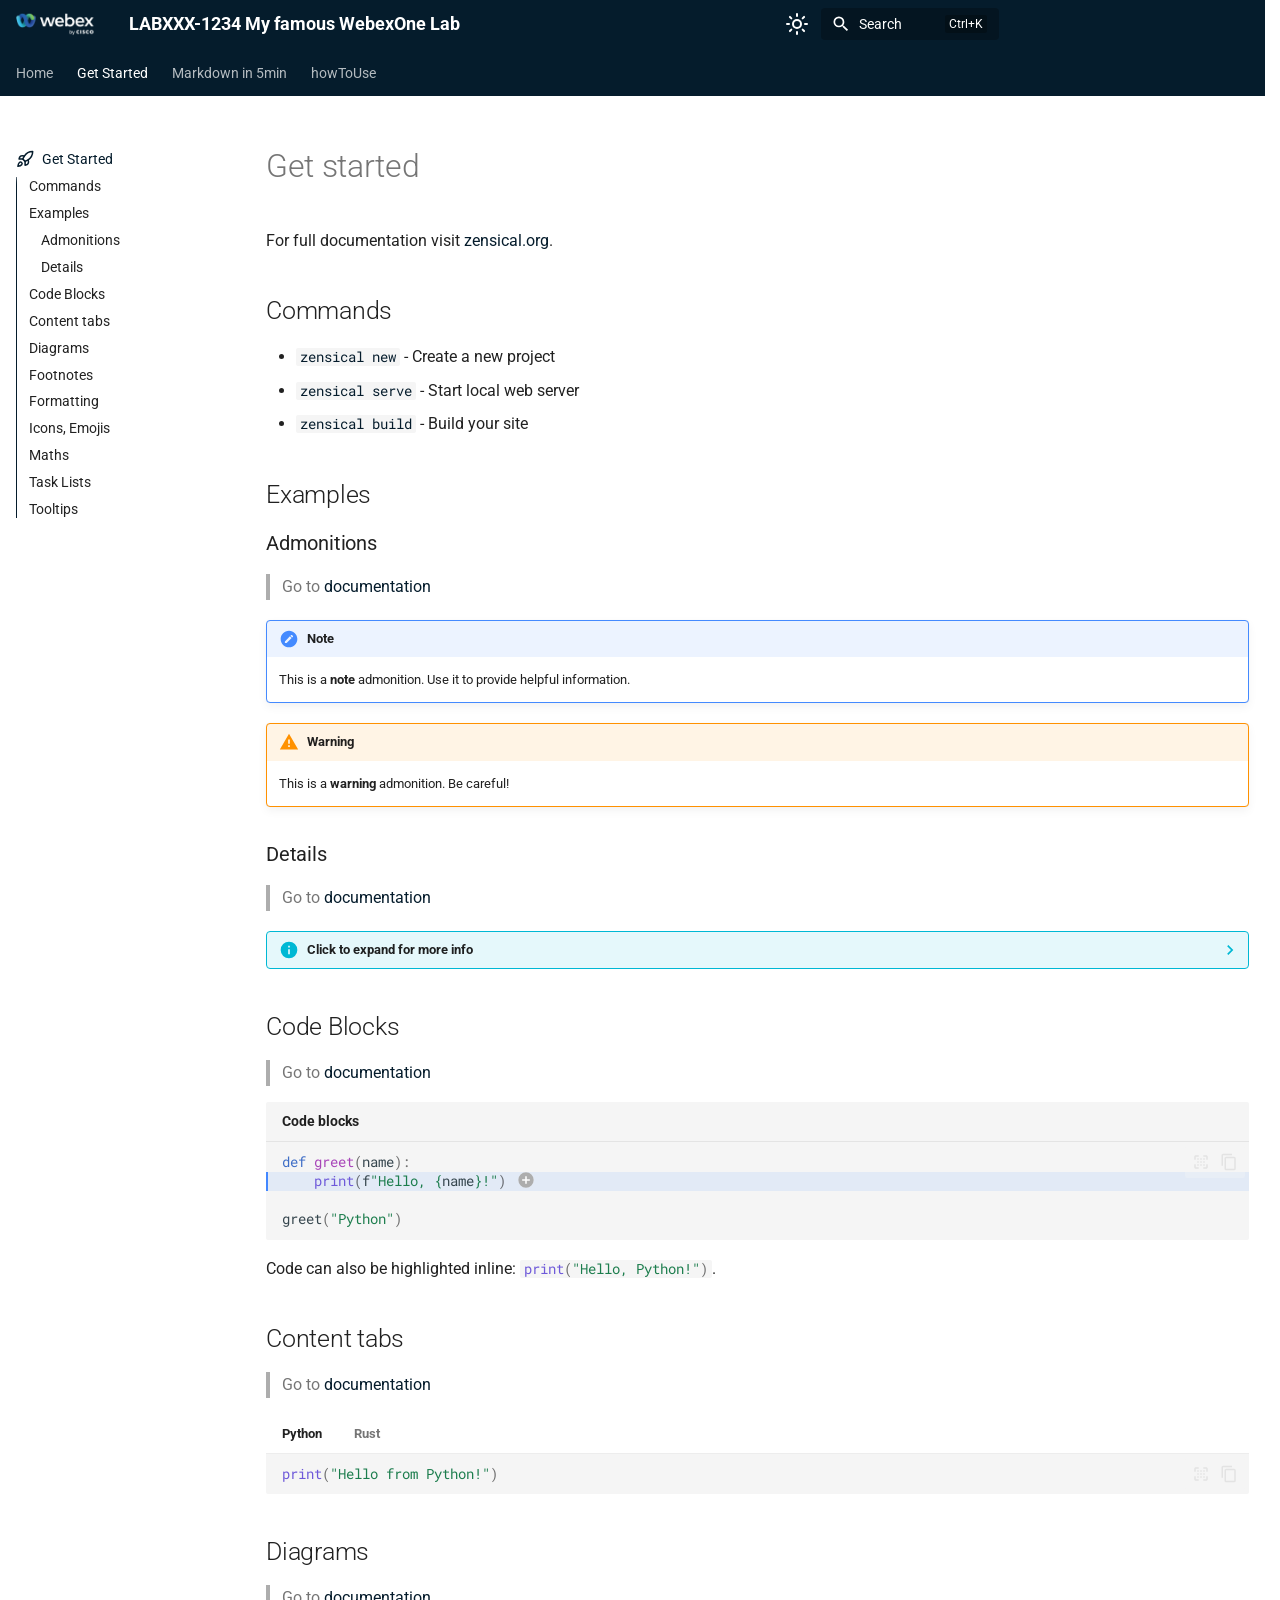
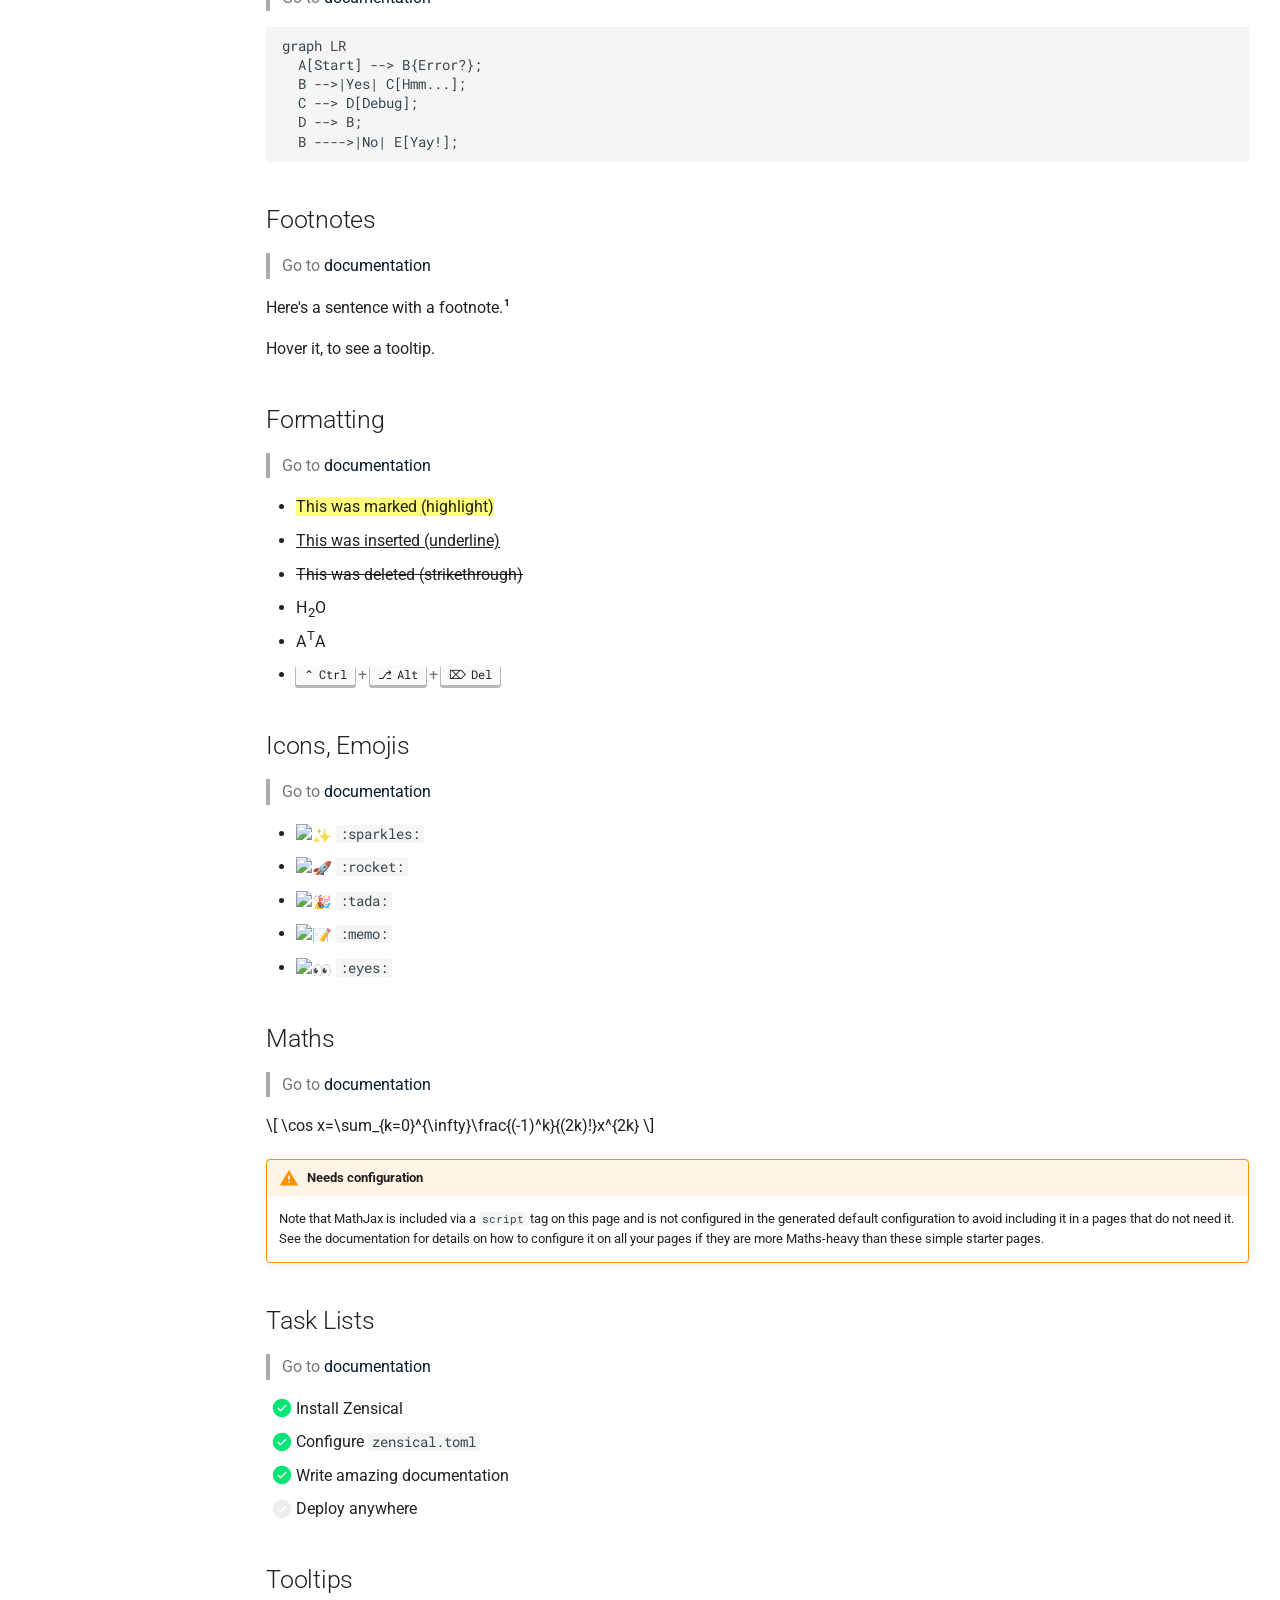
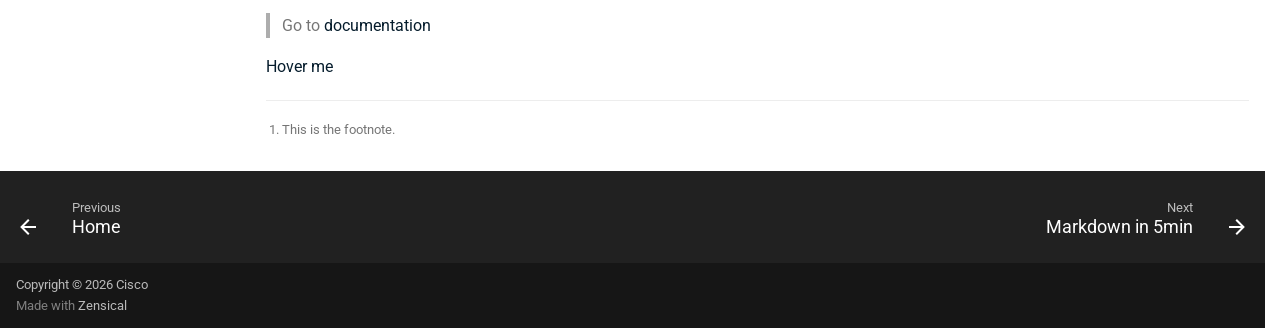
==== commit f0d1808e: "minor updates" ====
--- a/site/intro/index.html
+++ b/site/intro/index.html
@@ -9,7 +9,7 @@
         <meta name="description" content="LABXXX-1234 My famous WebexOne Lab">
       
       
-        <meta name="author" content="<your name here>">
+        <meta name="author" content="your name here">
       
       
       
@@ -213,7 +213,7 @@
       <a href="././" class="md-tabs__link">
         
   
-  Getting Started
+  Get Started
 
       </a>
     </li>
@@ -243,24 +243,14 @@
   
     
     
-      
-  
-  
-  
-  
-    
-    
       <li class="md-tabs__item">
-        <a href="../howToUse/initialSetup/" class="md-tabs__link">
-          
-  
-  How To Use This Guide
+        <a href="../howToUse/admonition/" class="md-tabs__link">
+          
+  
+  howToUse
 
         </a>
       </li>
-    
-  
-
     
   
 
@@ -351,7 +341,7 @@
   <span class="md-ellipsis">
     
   
-    Getting Started
+    Get Started
   
 
     
@@ -371,7 +361,7 @@
   <span class="md-ellipsis">
     
   
-    Getting Started
+    Get Started
   
 
     
@@ -596,6 +586,14 @@
       
         
       
+        
+      
+        
+      
+        
+      
+        
+      
     
     
     
@@ -619,7 +617,7 @@
   <span class="md-ellipsis">
     
   
-    How To Use This Guide
+    howToUse
   
 
     
@@ -635,7 +633,7 @@
             <span class="md-nav__icon md-icon"></span>
             
   
-    How To Use This Guide
+    howToUse
   
 
           </label>
@@ -647,39 +645,15 @@
   
   
   
-    
-    
-      
-        
-      
-        
-      
-        
-      
-    
-    
-    
-      
-      
-    
-    
-    <li class="md-nav__item md-nav__item--nested">
-      
-        
-        
-          
-        
-        <input class="md-nav__toggle md-toggle md-toggle--indeterminate" type="checkbox" id="__nav_4_1" >
-        
-          
-          <label class="md-nav__link" for="__nav_4_1" id="__nav_4_1_label" tabindex="0">
-            
+    <li class="md-nav__item">
+      <a href="../howToUse/admonition/" class="md-nav__link">
+        
   
   
   <span class="md-ellipsis">
     
   
-    Setting up and using the tool
+    Admonition
   
 
     
@@ -687,19 +661,39 @@
   
   
 
-            <span class="md-nav__icon md-icon"></span>
-          </label>
-        
-        <nav class="md-nav" data-md-level="2" aria-labelledby="__nav_4_1_label" aria-expanded="false">
-          <label class="md-nav__title" for="__nav_4_1">
-            <span class="md-nav__icon md-icon"></span>
-            
-  
-    Setting up and using the tool
-  
-
-          </label>
-          <ul class="md-nav__list" data-md-scrollfix>
+      </a>
+    </li>
+  
+
+              
+            
+              
+                
+  
+  
+  
+  
+    <li class="md-nav__item">
+      <a href="../howToUse/customFeatures/" class="md-nav__link">
+        
+  
+  
+  <span class="md-ellipsis">
+    
+  
+    customFeatures
+  
+
+    
+  </span>
+  
+  
+
+      </a>
+    </li>
+  
+
+              
             
               
                 
@@ -764,6 +758,34 @@
   
   
     <li class="md-nav__item">
+      <a href="../howToUse/references/" class="md-nav__link">
+        
+  
+  
+  <span class="md-ellipsis">
+    
+  
+    References
+  
+
+    
+  </span>
+  
+  
+
+      </a>
+    </li>
+  
+
+              
+            
+              
+                
+  
+  
+  
+  
+    <li class="md-nav__item">
       <a href="../howToUse/syncChanges/" class="md-nav__link">
         
   
@@ -771,7 +793,7 @@
   <span class="md-ellipsis">
     
   
-    Publishing your changes
+    Publishing Your Changes
   
 
     
@@ -780,166 +802,6 @@
   
 
       </a>
-    </li>
-  
-
-              
-            
-          </ul>
-        </nav>
-      
-    </li>
-  
-
-              
-            
-              
-                
-  
-  
-  
-  
-    
-    
-      
-        
-      
-        
-      
-        
-      
-    
-    
-    
-      
-      
-    
-    
-    <li class="md-nav__item md-nav__item--nested">
-      
-        
-        
-          
-        
-        <input class="md-nav__toggle md-toggle md-toggle--indeterminate" type="checkbox" id="__nav_4_2" >
-        
-          
-          <label class="md-nav__link" for="__nav_4_2" id="__nav_4_2_label" tabindex="0">
-            
-  
-  
-  <span class="md-ellipsis">
-    
-  
-    Styling and Advanced Features
-  
-
-    
-  </span>
-  
-  
-
-            <span class="md-nav__icon md-icon"></span>
-          </label>
-        
-        <nav class="md-nav" data-md-level="2" aria-labelledby="__nav_4_2_label" aria-expanded="false">
-          <label class="md-nav__title" for="__nav_4_2">
-            <span class="md-nav__icon md-icon"></span>
-            
-  
-    Styling and Advanced Features
-  
-
-          </label>
-          <ul class="md-nav__list" data-md-scrollfix>
-            
-              
-                
-  
-  
-  
-  
-    <li class="md-nav__item">
-      <a href="../howToUse/references/" class="md-nav__link">
-        
-  
-  
-  <span class="md-ellipsis">
-    
-  
-    Markdown and Other References
-  
-
-    
-  </span>
-  
-  
-
-      </a>
-    </li>
-  
-
-              
-            
-              
-                
-  
-  
-  
-  
-    <li class="md-nav__item">
-      <a href="../howToUse/customFeatures/" class="md-nav__link">
-        
-  
-  
-  <span class="md-ellipsis">
-    
-  
-    Custom Features
-  
-
-    
-  </span>
-  
-  
-
-      </a>
-    </li>
-  
-
-              
-            
-              
-                
-  
-  
-  
-  
-    <li class="md-nav__item">
-      <a href="../howToUse/admonition/" class="md-nav__link">
-        
-  
-  
-  <span class="md-ellipsis">
-    
-  
-    Custom Admonitions
-  
-
-    
-  </span>
-  
-  
-
-      </a>
-    </li>
-  
-
-              
-            
-          </ul>
-        </nav>
-      
     </li>
   
 
@@ -1214,7 +1076,7 @@
       <div class="md-copyright">
   
     <div class="md-copyright__highlight">
-      Copyright &copy; 2026 The authors
+      Copyright &copy; 2026 Cisco
 
     </div>
   
